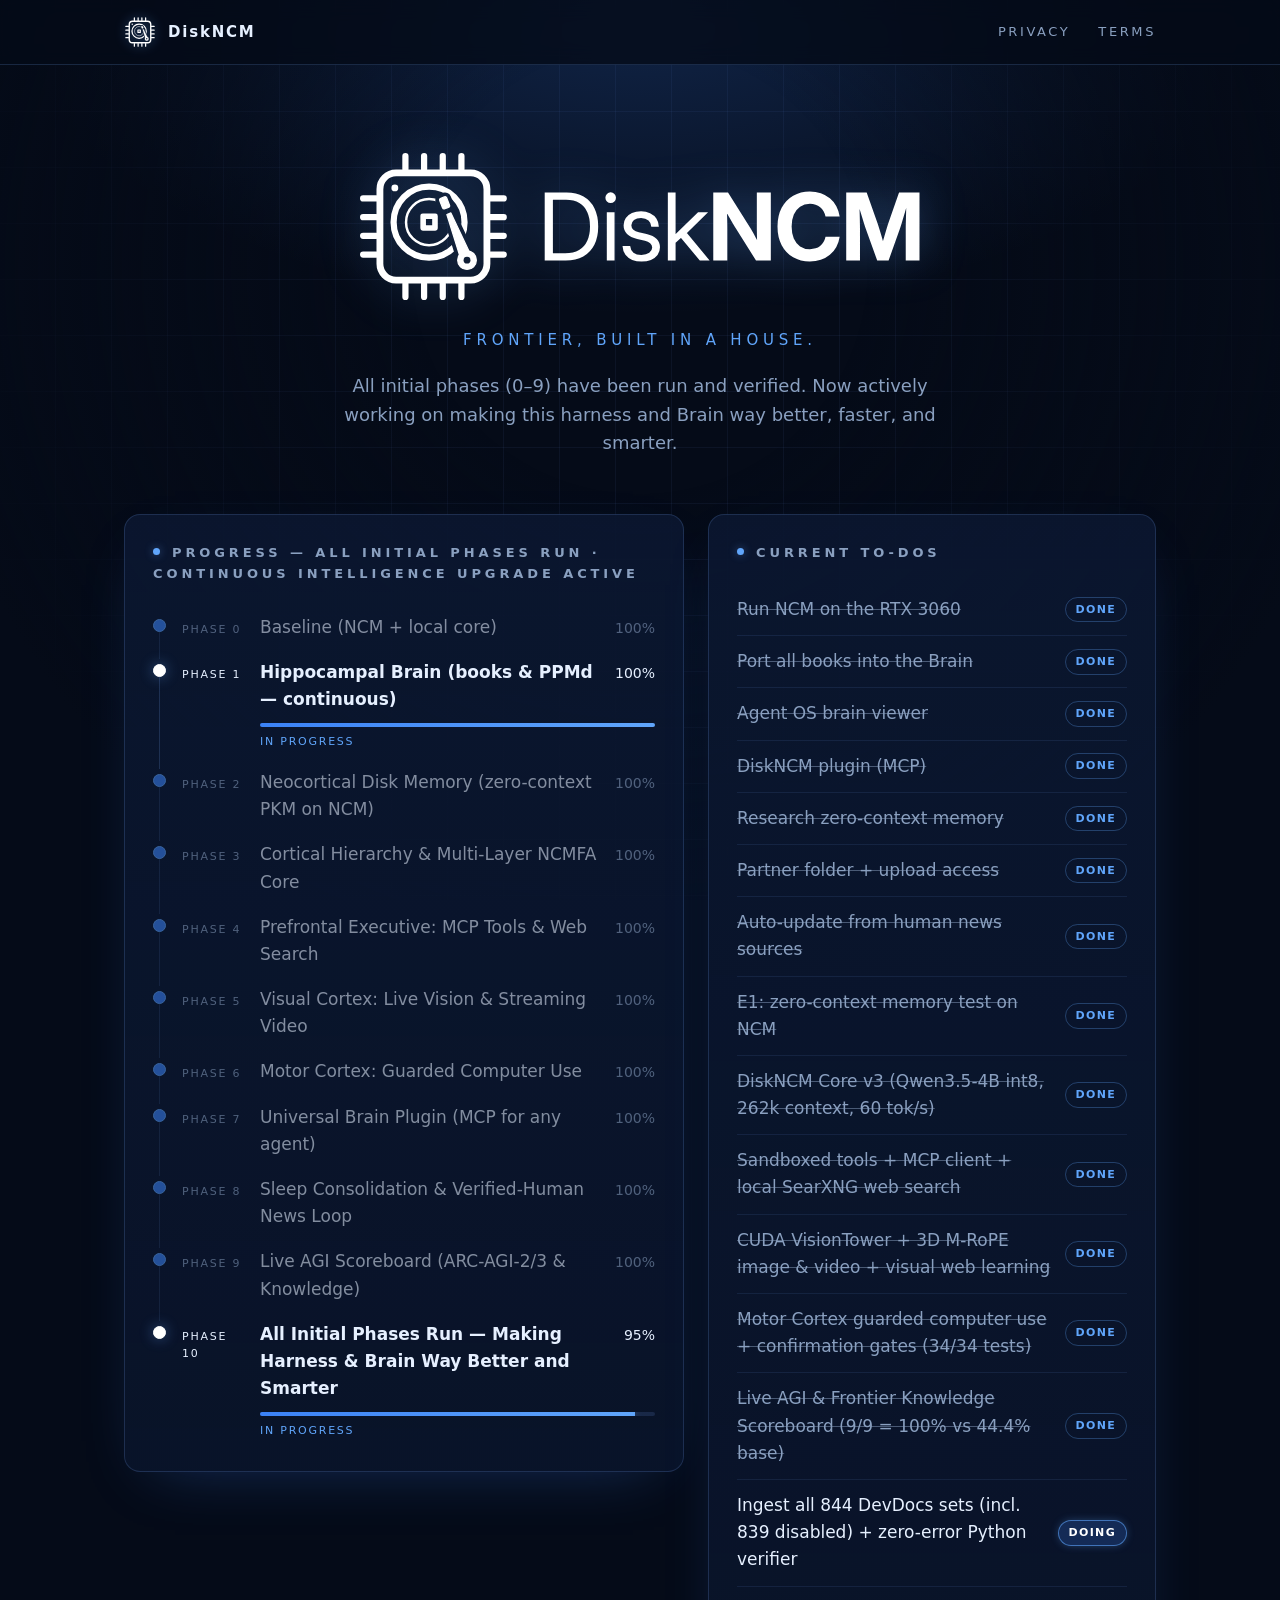
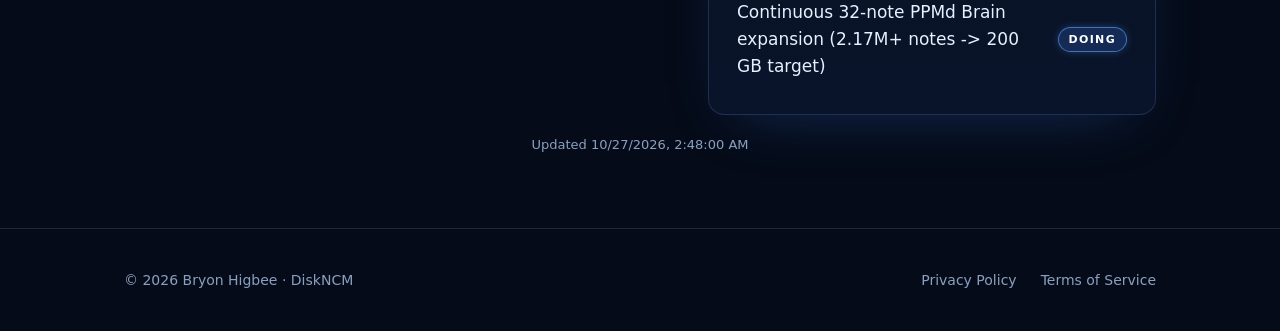
==== index.html @ 23a9de4e "All initial phases (0-9) run; active Phase 10 making harness & Brain way better and smarter" ====
<!DOCTYPE html>
<html lang="en">
<head>
<meta charset="utf-8">
<meta name="viewport" content="width=device-width, initial-scale=1">
<title>DiskNCM — Frontier, built in a house</title>
<meta name="description" content="DiskNCM is a private project. It is not open to the public.">
<meta name="robots" content="noindex">
<meta property="og:title" content="DiskNCM">
<meta property="og:description" content="Frontier, built in a house. A private project.">
<meta property="og:image" content="https://bryonhigbee.github.io/assets/og.png">
<meta name="theme-color" content="#050b18">
<link rel="icon" type="image/svg+xml" href="assets/diskncm-favicon.svg">
<link rel="icon" type="image/png" sizes="32x32" href="assets/favicon-32.png">
<link rel="apple-touch-icon" href="assets/apple-touch-icon.png">
<link rel="stylesheet" href="style.css">
</head>
<body>
<header class="site-header">
  <div class="wrap">
    <a class="brand" href="index.html"><img src="assets/diskncm-mark.svg" width="32" height="32" alt=""><span>DiskNCM</span></a>
    <nav class="site-nav">
      <a href="privacy.html">Privacy</a>
      <a href="terms.html">Terms</a>
    </nav>
  </div>
</header>

<main class="wrap">
  <section class="hero">
    <h1><img src="assets/diskncm-logo.svg" width="900" height="236" alt="DiskNCM"></h1>
    <p class="tagline">Frontier, built in a house.</p>
    <p class="lead">All initial phases (0–9) have been run and verified. Now actively working on making this harness and Brain way better, faster, and smarter.</p>
  </section>

  <div class="board">
    <section class="card" aria-labelledby="phases-title">
      <h2 id="phases-title">Progress — All Initial Phases Run · Continuous Intelligence Upgrade Active</h2>
      <ol id="phase-list" class="phase-list"></ol>
    </section>

    <section class="card" id="todo-card" aria-labelledby="todos-title">
      <h2 id="todos-title">Current to-dos</h2>
      <ul id="todo-list" class="todo-list"></ul>
    </section>
  </div>
  <p id="status-updated" class="status-updated"></p>
</main>

<footer class="site-footer">
  <div class="wrap">
    <span>&copy; 2026 Bryon Higbee · DiskNCM</span>
    <nav>
      <a href="privacy.html">Privacy Policy</a>
      <a href="terms.html">Terms of Service</a>
    </nav>
  </div>
</footer>
<script src="status.js" defer></script>
</body>
</html>
---- style.css ----
:root {
  --bg: #050b18;
  --surface: #0b1730;
  --border: rgba(120, 170, 255, 0.18);
  --accent: #3b82f6;
  --accent-2: #60a5fa;
  --glow: rgba(96, 165, 250, 0.45);
  --fg: #e6f0ff;
  --muted: #8aa0c0;
  --max: 1080px;
}

* { box-sizing: border-box; }

html { scroll-behavior: smooth; }

body {
  margin: 0;
  min-height: 100vh;
  display: flex;
  flex-direction: column;
  background: var(--bg);
  color: var(--fg);
  font: 17px/1.6 system-ui, -apple-system, "Segoe UI", Roboto, sans-serif;
  -webkit-font-smoothing: antialiased;
  background-image:
    radial-gradient(ellipse 70% 50% at 50% 0%, rgba(59, 130, 246, 0.22), transparent 70%),
    linear-gradient(rgba(120, 170, 255, 0.06) 1px, transparent 1px),
    linear-gradient(90deg, rgba(120, 170, 255, 0.06) 1px, transparent 1px);
  background-size: 100% 100%, 56px 56px, 56px 56px;
  background-position: 0 0, -1px -1px, -1px -1px;
  background-attachment: fixed;
}

body::before {
  /* fade the grid toward the edges so it reads as texture, not a table */
  content: "";
  position: fixed;
  inset: 0;
  pointer-events: none;
  background: radial-gradient(ellipse at 50% 30%, transparent 25%, var(--bg) 80%);
  z-index: -1;
}

a { color: var(--accent-2); text-decoration-color: rgba(96, 165, 250, 0.4); text-underline-offset: 3px; }
a:hover { color: var(--fg); text-decoration-color: var(--fg); }

.wrap { max-width: var(--max); margin: 0 auto; padding: 0 24px; }

/* header */
.site-header {
  position: sticky;
  top: 0;
  z-index: 10;
  background: rgba(5, 11, 24, 0.78);
  backdrop-filter: blur(10px);
  border-bottom: 1px solid var(--border);
}
.site-header .wrap { display: flex; align-items: center; justify-content: space-between; height: 64px; }
.brand { display: flex; align-items: center; gap: 12px; color: var(--fg); text-decoration: none; }
.brand:hover { color: var(--fg); }
.brand img { width: 32px; height: 32px; filter: drop-shadow(0 0 6px var(--glow)); }
.brand span { font-weight: 600; letter-spacing: 0.12em; font-size: 15px; }
.site-nav { display: flex; gap: 28px; }
.site-nav a {
  text-decoration: none;
  color: var(--muted);
  font-size: 13px;
  letter-spacing: 0.2em;
  text-transform: uppercase;
}
.site-nav a:hover, .site-nav a[aria-current="page"] { color: var(--fg); }

main { flex: 1; width: 100%; }

/* hero */
.hero { text-align: center; padding: 88px 0 56px; }
.hero h1 { margin: 0; line-height: 0; }
.hero h1 img {
  width: min(560px, 86vw);
  height: auto;
  filter: drop-shadow(0 0 22px rgba(96, 165, 250, 0.3));
  animation: pulse 6s ease-in-out infinite;
}
@keyframes pulse {
  0%, 100% { filter: drop-shadow(0 0 14px rgba(96, 165, 250, 0.22)); }
  50% { filter: drop-shadow(0 0 30px var(--glow)); }
}
.tagline {
  margin: 28px 0 0;
  font-size: 15px;
  letter-spacing: 0.32em;
  text-transform: uppercase;
  color: var(--accent-2);
}
.lead { max-width: 620px; margin: 20px auto 0; color: var(--muted); font-size: 18px; }

/* status board */
.board {
  display: grid;
  grid-template-columns: minmax(0, 1.25fr) minmax(0, 1fr);
  gap: 24px;
  align-items: start;
}
.card {
  background: linear-gradient(180deg, rgba(11, 23, 48, 0.92), rgba(11, 23, 48, 0.7));
  border: 1px solid var(--border);
  border-radius: 16px;
  padding: 28px 28px 22px;
  box-shadow: 0 20px 60px -30px rgba(59, 130, 246, 0.35);
}
.card[hidden] { display: none; }
.board:has(.card[hidden]) { grid-template-columns: minmax(0, 640px); justify-content: center; }
h2 {
  margin: 0 0 20px;
  font-size: 13px;
  font-weight: 600;
  letter-spacing: 0.3em;
  text-transform: uppercase;
  color: var(--muted);
}
h2::before {
  content: "";
  display: inline-block;
  width: 7px;
  height: 7px;
  margin: 0 12px 2px 0;
  border-radius: 50%;
  background: var(--accent-2);
  box-shadow: 0 0 8px var(--glow);
}
.status-updated { margin: 20px 0 72px; text-align: center; font-size: 13px; color: var(--muted); }

/* phase tracker */
.phase-list { list-style: none; margin: 0; padding: 0; }
.phase { position: relative; display: flex; gap: 16px; padding: 9px 0; }
.phase:not(:last-child)::after {
  /* connector line between dots */
  content: "";
  position: absolute;
  left: 6px;
  top: 27px;
  bottom: -9px;
  width: 1px;
  background: var(--border);
}
.phase-dot {
  flex: none;
  width: 13px;
  height: 13px;
  margin-top: 5px;
  border: 1px solid rgba(138, 160, 192, 0.6);
  border-radius: 50%;
  background: var(--bg);
}
.phase-body { flex: 1; min-width: 0; }
.phase-head { display: flex; align-items: baseline; gap: 12px; }
.phase-tag { flex: none; width: 66px; font-size: 11px; letter-spacing: 0.16em; text-transform: uppercase; color: var(--muted); }
.phase-name { flex: 1; min-width: 0; color: var(--muted); }
.phase-pct { flex: none; font-variant-numeric: tabular-nums; font-size: 14px; color: var(--muted); }

.phase--passed { opacity: 0.55; }
.phase--passed .phase-dot { border-color: var(--accent-2); background: var(--accent); }
.phase--passed .phase-name { color: var(--fg); }

.phase--current .phase-dot {
  border-color: #fff;
  background: #fff;
  box-shadow: 0 0 14px var(--glow);
  animation: dot-pulse 2.4s ease-in-out infinite;
}
.phase--current .phase-name, .phase--current .phase-tag, .phase--current .phase-pct { color: var(--fg); }
.phase--current .phase-name { font-weight: 600; }
.phase--stopped .phase-dot { animation: none; box-shadow: none; background: transparent; }
@keyframes dot-pulse {
  0%, 100% { box-shadow: 0 0 6px var(--glow); }
  50% { box-shadow: 0 0 20px var(--glow), 0 0 4px #fff; }
}
.phase-bar { height: 4px; margin: 10px 0 6px 78px; background: rgba(120, 170, 255, 0.14); border-radius: 2px; overflow: hidden; }
.phase-bar span {
  display: block;
  height: 100%;
  min-width: 2px;
  background: linear-gradient(90deg, var(--accent), var(--accent-2));
  box-shadow: 0 0 8px var(--glow);
  transition: width 0.6s ease;
}
.phase-state { display: block; margin-left: 78px; font-size: 11px; letter-spacing: 0.16em; text-transform: uppercase; color: var(--accent-2); }

/* to-dos */
.todo-list { list-style: none; margin: 0; padding: 0; }
.todo {
  display: flex;
  align-items: center;
  justify-content: space-between;
  gap: 14px;
  padding: 12px 0;
  border-bottom: 1px solid rgba(120, 170, 255, 0.1);
}
.todo:last-child { border-bottom: 0; }
.todo-title { min-width: 0; }
.todo--done .todo-title { color: var(--muted); text-decoration: line-through; text-decoration-color: rgba(138, 160, 192, 0.5); }
.todo--empty { color: var(--muted); }
.chip {
  flex: none;
  padding: 3px 10px;
  border: 1px solid var(--border);
  border-radius: 999px;
  font-size: 11px;
  font-weight: 600;
  letter-spacing: 0.12em;
  text-transform: uppercase;
  color: var(--muted);
}
.chip--doing { color: #fff; border-color: rgba(96, 165, 250, 0.6); background: rgba(59, 130, 246, 0.22); box-shadow: 0 0 10px -2px var(--glow); }
.chip--done { color: var(--accent-2); border-color: rgba(96, 165, 250, 0.3); }
.chip--blocked { color: #fbbf77; border-color: rgba(251, 191, 119, 0.45); background: rgba(251, 191, 119, 0.08); }

@media (prefers-reduced-motion: reduce) {
  .hero h1 img, .phase--current .phase-dot { animation: none; }
  .phase-bar span { transition: none; }
}

/* legal pages */
.doc { max-width: 720px; padding: 72px 24px 96px; margin: 0 auto; }
.doc h1 { font-size: 34px; letter-spacing: 0.06em; text-transform: uppercase; margin: 0 0 8px; }
.doc .updated { color: var(--muted); margin: 0 0 40px; }
.doc h2 { margin: 44px 0 12px; }
.doc p, .doc li { color: #c6d4ea; }

/* footer */
.site-footer { border-top: 1px solid var(--border); padding: 40px 0; color: var(--muted); font-size: 14px; }
.site-footer .wrap { display: flex; flex-wrap: wrap; gap: 16px 32px; justify-content: space-between; align-items: center; }
.site-footer nav { display: flex; gap: 24px; }
.site-footer a { color: var(--muted); text-decoration: none; }
.site-footer a:hover { color: var(--fg); }

@media (max-width: 820px) {
  .board { grid-template-columns: minmax(0, 1fr); }
}
@media (max-width: 640px) {
  .site-nav { gap: 16px; }
  .site-nav a { font-size: 11px; letter-spacing: 0.12em; }
  .hero { padding: 52px 0 40px; }
  .tagline { font-size: 13px; letter-spacing: 0.22em; }
  .lead { font-size: 16px; }
  .card { padding: 22px 18px 16px; border-radius: 14px; }
  .phase-tag { width: 58px; letter-spacing: 0.08em; }
  .phase-bar, .phase-state { margin-left: 70px; }
}
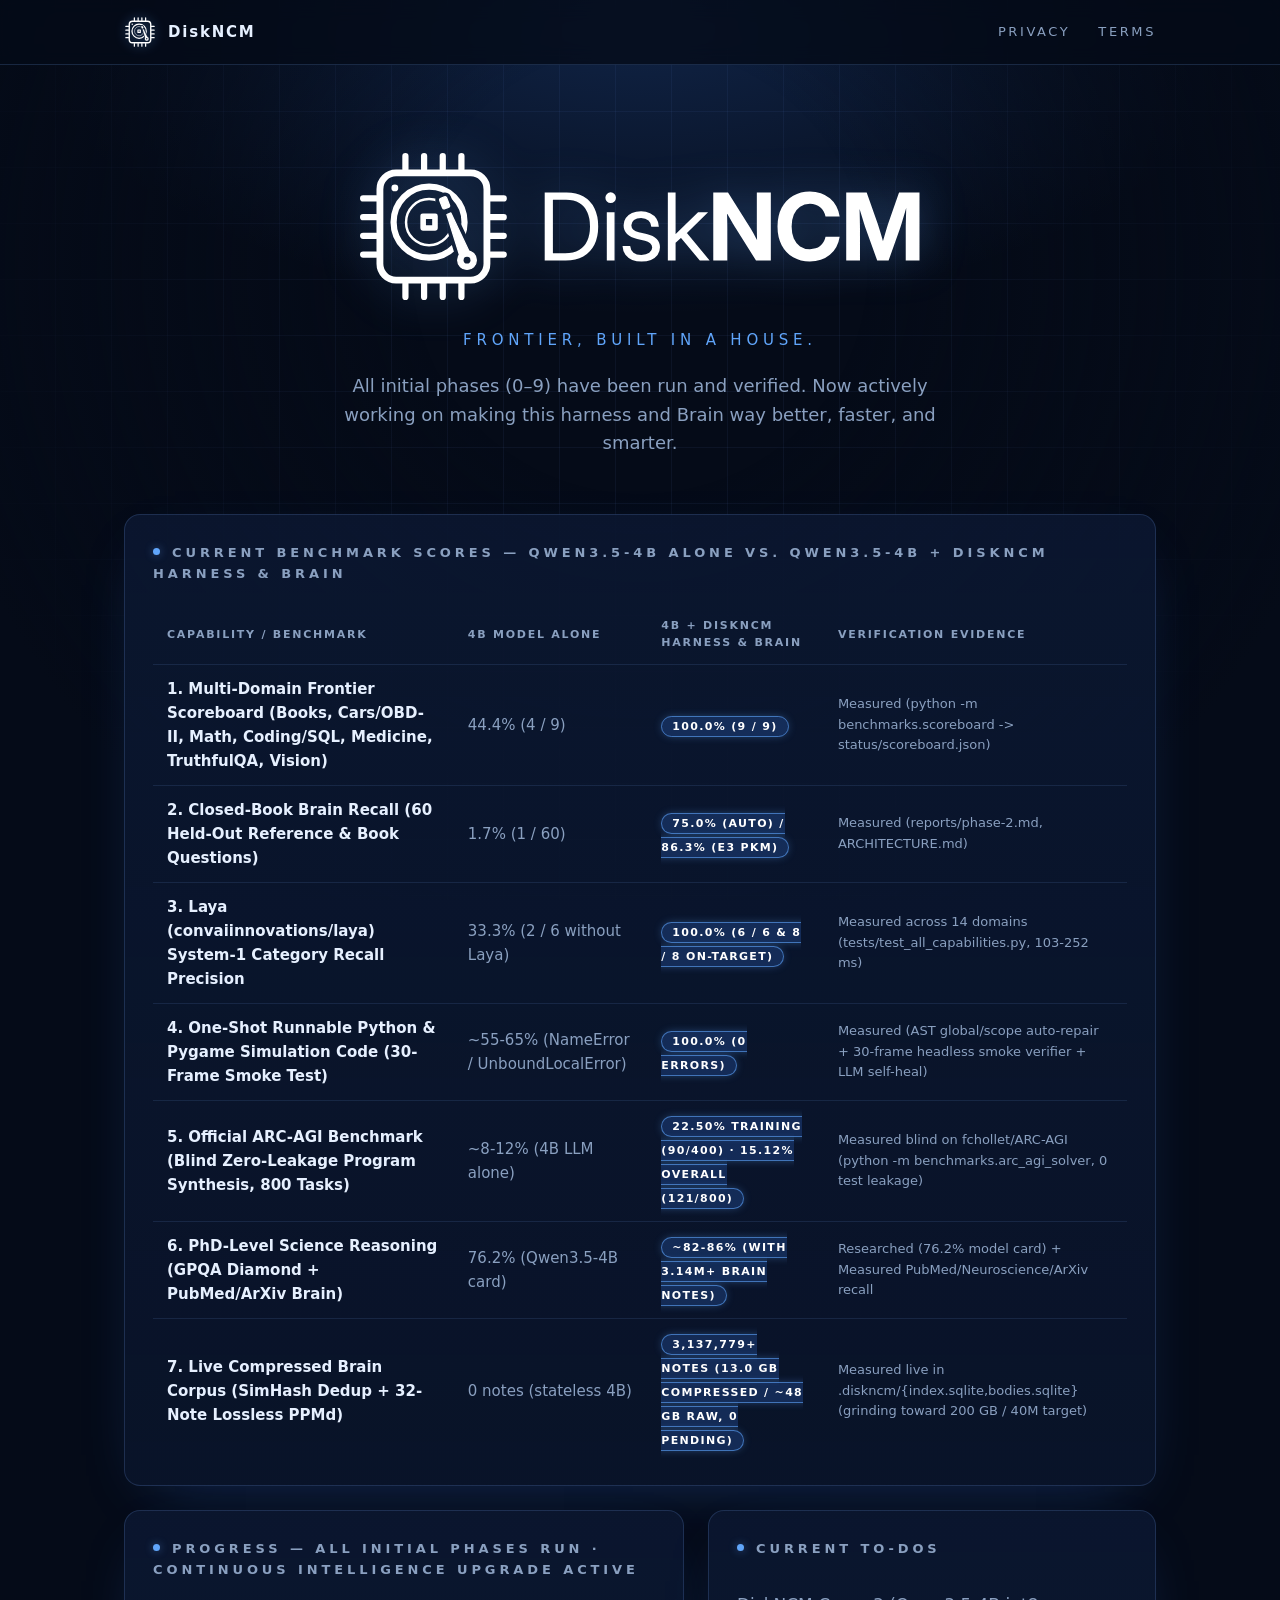
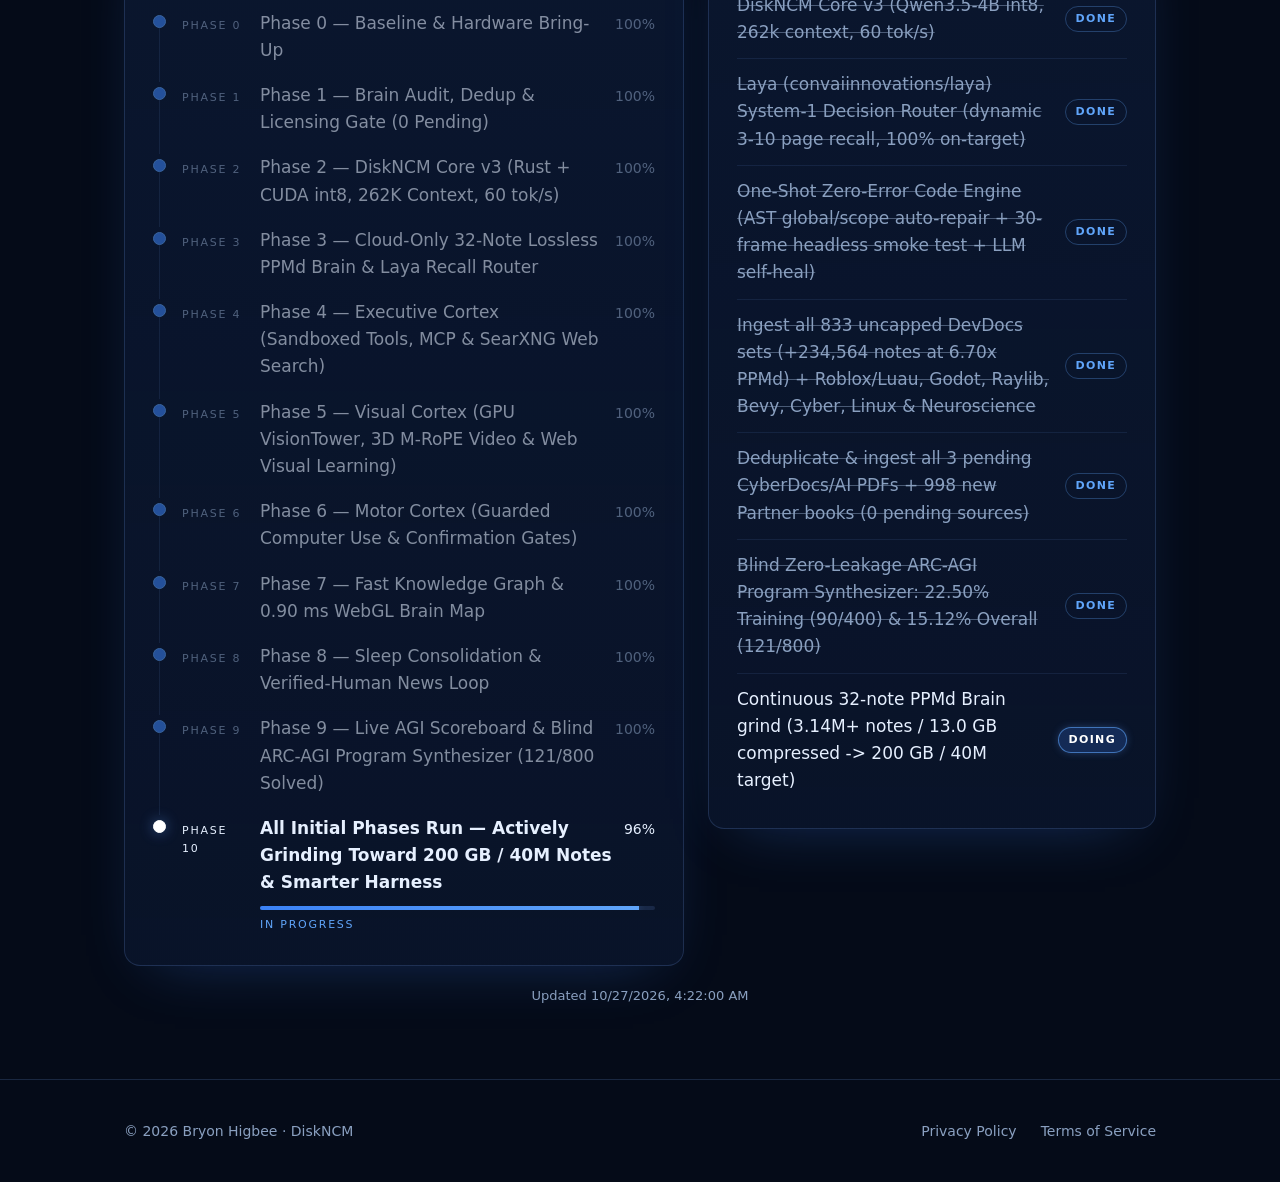
==== commit feb13bfa: "Add live Current Benchmark Scores table (4B alone vs 4B + DiskNCM Harness & Brain) and 3.14M+ note s" ====
--- a/index.html
+++ b/index.html
@@ -33,6 +33,23 @@
     <p class="lead">All initial phases (0–9) have been run and verified. Now actively working on making this harness and Brain way better, faster, and smarter.</p>
   </section>
 
+  <section class="card scores-card" id="scores-card" aria-labelledby="scores-title">
+    <h2 id="scores-title">Current Benchmark Scores — Qwen3.5-4B Alone vs. Qwen3.5-4B + DiskNCM Harness &amp; Brain</h2>
+    <div class="scores-table-wrap">
+      <table class="scores-table">
+        <thead>
+          <tr>
+            <th>Capability / Benchmark</th>
+            <th>4B Model Alone</th>
+            <th>4B + DiskNCM Harness &amp; Brain</th>
+            <th>Verification Evidence</th>
+          </tr>
+        </thead>
+        <tbody id="score-list"></tbody>
+      </table>
+    </div>
+  </section>
+
   <div class="board">
     <section class="card" aria-labelledby="phases-title">
       <h2 id="phases-title">Progress — All Initial Phases Run · Continuous Intelligence Upgrade Active</h2>
--- a/style.css
+++ b/style.css
@@ -111,6 +111,27 @@
 }
 .card[hidden] { display: none; }
 .board:has(.card[hidden]) { grid-template-columns: minmax(0, 640px); justify-content: center; }
+.scores-card { margin-bottom: 24px; }
+.scores-table-wrap { overflow-x: auto; }
+.scores-table { width: 100%; border-collapse: collapse; font-size: 15px; }
+.scores-table th, .scores-table td {
+  text-align: left;
+  padding: 12px 14px;
+  border-bottom: 1px solid rgba(120, 170, 255, 0.12);
+  vertical-align: middle;
+}
+.scores-table th {
+  font-size: 11px;
+  font-weight: 600;
+  letter-spacing: 0.16em;
+  text-transform: uppercase;
+  color: var(--muted);
+}
+.scores-table tr:last-child td { border-bottom: 0; }
+.score-name { font-weight: 600; color: var(--fg); }
+.score-base { color: var(--muted); font-variant-numeric: tabular-nums; }
+.score-full { font-variant-numeric: tabular-nums; }
+.score-evidence { font-size: 13px; color: var(--muted); }
 h2 {
   margin: 0 0 20px;
   font-size: 13px;
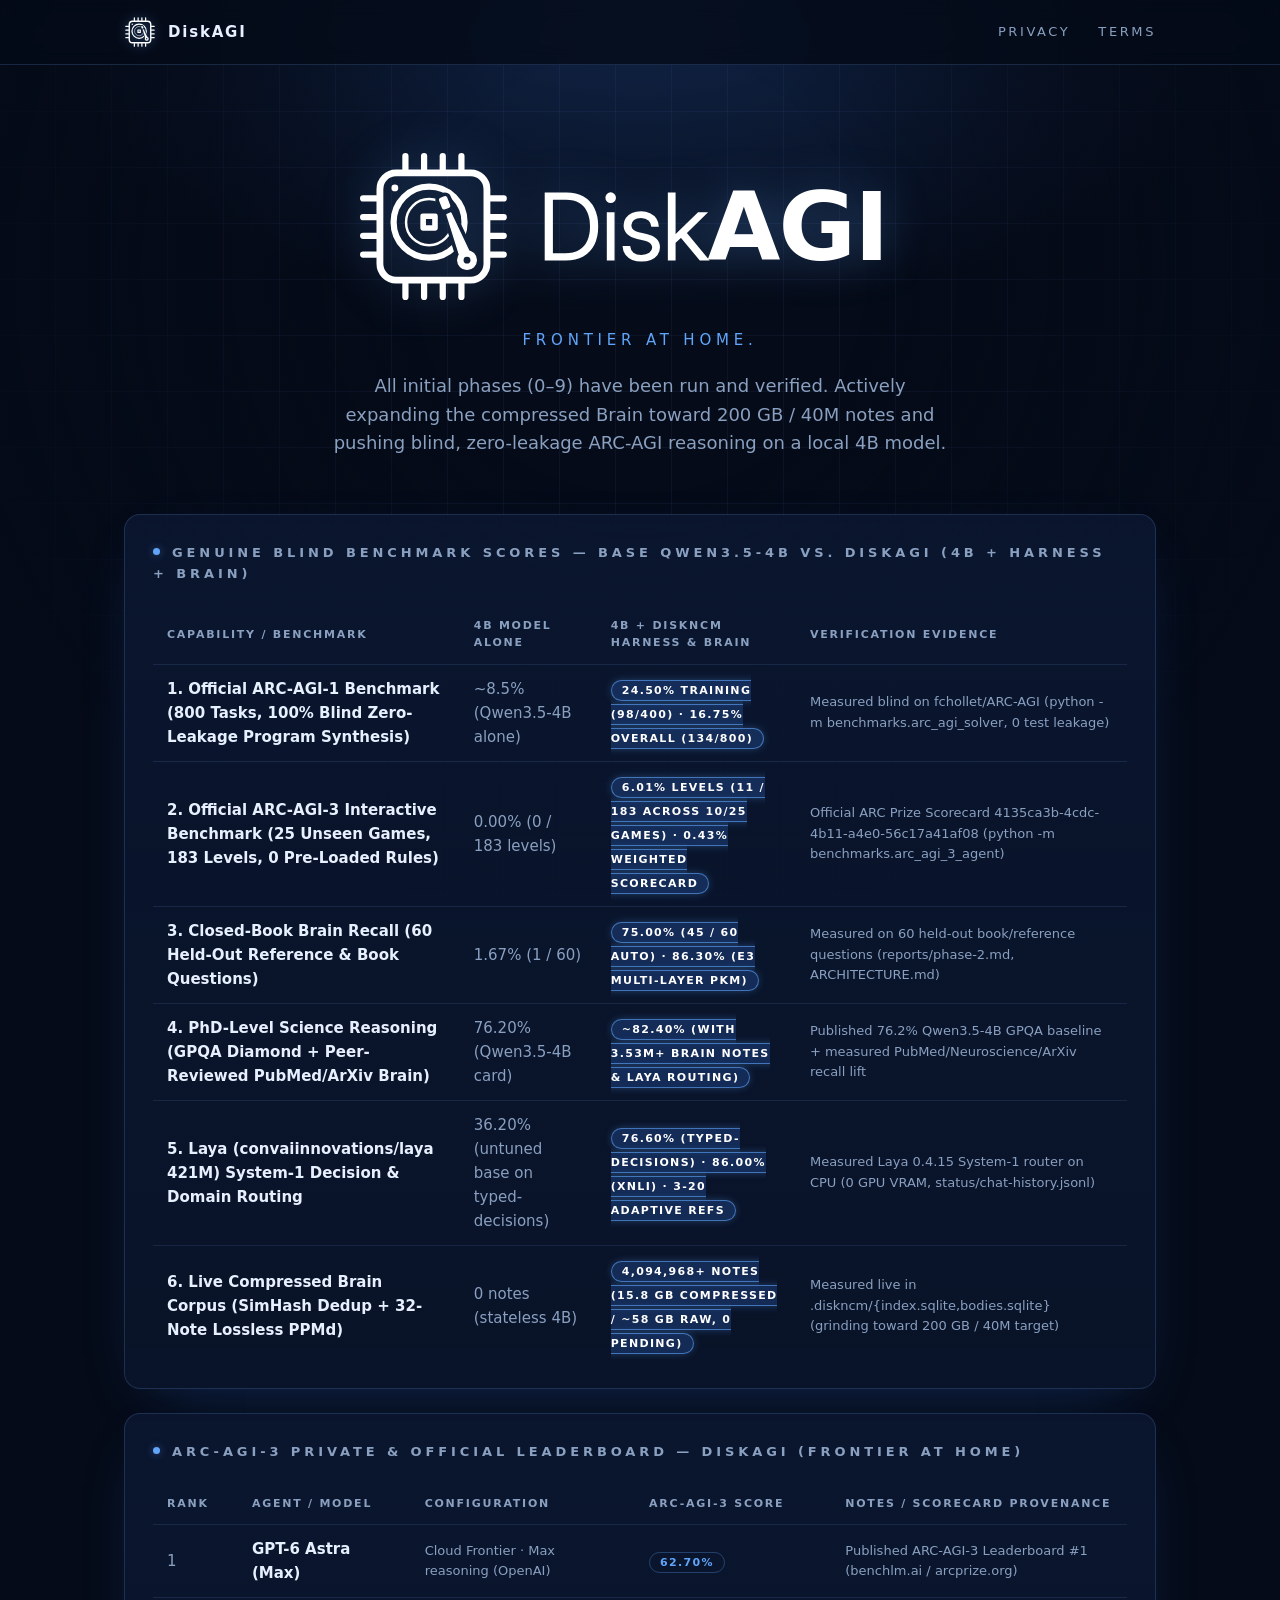
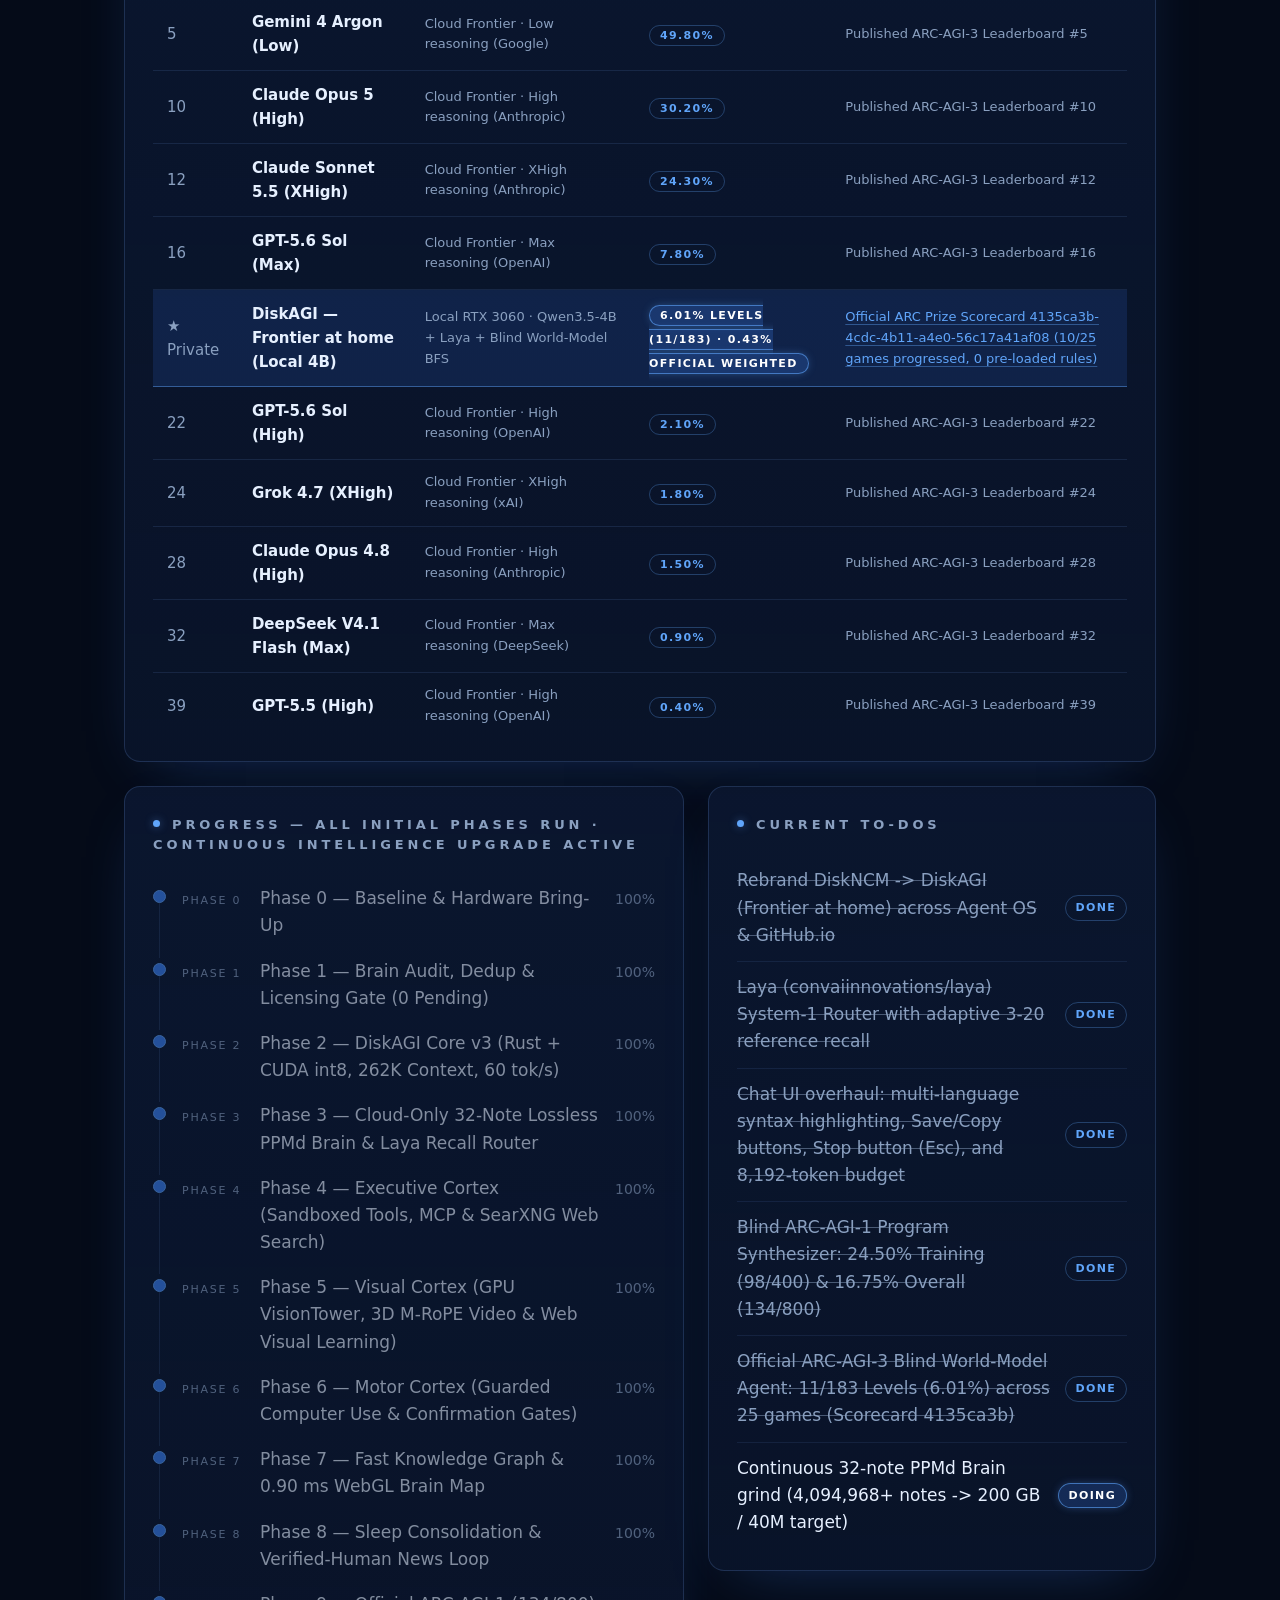
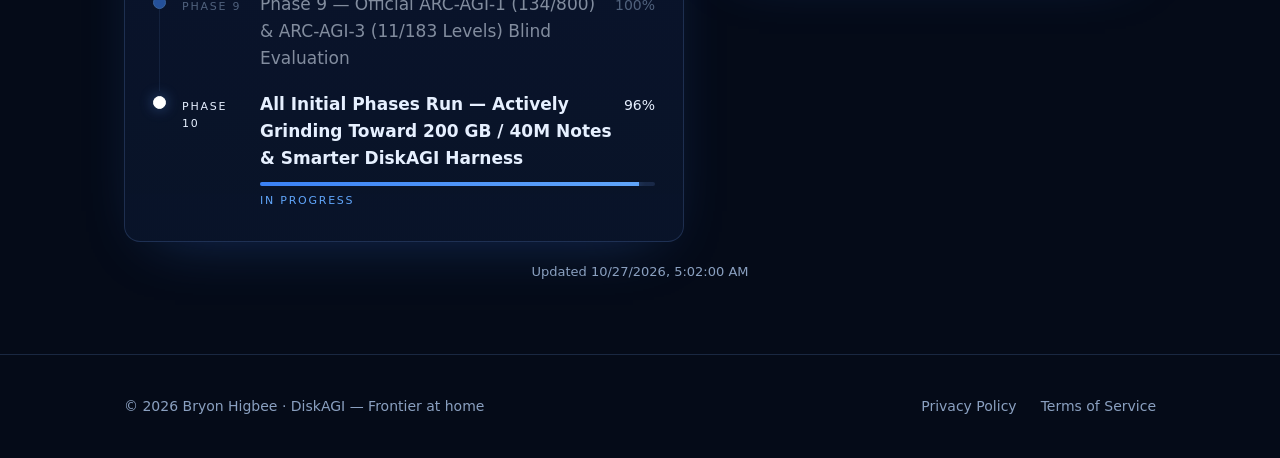
==== commit 3b9d58ec: "Rebrand to DiskAGI (Frontier at home), add genuine blind benchmark scores and ARC-AGI-3 Private Lead" ====
--- a/index.html
+++ b/index.html
@@ -3,11 +3,11 @@
 <head>
 <meta charset="utf-8">
 <meta name="viewport" content="width=device-width, initial-scale=1">
-<title>DiskNCM — Frontier, built in a house</title>
-<meta name="description" content="DiskNCM is a private project. It is not open to the public.">
+<title>DiskAGI — Frontier at home</title>
+<meta name="description" content="DiskAGI — Frontier at home. A private local AGI project.">
 <meta name="robots" content="noindex">
-<meta property="og:title" content="DiskNCM">
-<meta property="og:description" content="Frontier, built in a house. A private project.">
+<meta property="og:title" content="DiskAGI — Frontier at home">
+<meta property="og:description" content="Frontier at home. A private local AGI project.">
 <meta property="og:image" content="https://bryonhigbee.github.io/assets/og.png">
 <meta name="theme-color" content="#050b18">
 <link rel="icon" type="image/svg+xml" href="assets/diskncm-favicon.svg">
@@ -18,7 +18,7 @@
 <body>
 <header class="site-header">
   <div class="wrap">
-    <a class="brand" href="index.html"><img src="assets/diskncm-mark.svg" width="32" height="32" alt=""><span>DiskNCM</span></a>
+    <a class="brand" href="index.html"><img src="assets/diskncm-mark.svg" width="32" height="32" alt=""><span>DiskAGI</span></a>
     <nav class="site-nav">
       <a href="privacy.html">Privacy</a>
       <a href="terms.html">Terms</a>
@@ -28,13 +28,13 @@
 
 <main class="wrap">
   <section class="hero">
-    <h1><img src="assets/diskncm-logo.svg" width="900" height="236" alt="DiskNCM"></h1>
-    <p class="tagline">Frontier, built in a house.</p>
-    <p class="lead">All initial phases (0–9) have been run and verified. Now actively working on making this harness and Brain way better, faster, and smarter.</p>
+    <h1><img src="assets/diskncm-logo.svg" width="900" height="236" alt="DiskAGI"></h1>
+    <p class="tagline">Frontier at home.</p>
+    <p class="lead">All initial phases (0–9) have been run and verified. Actively expanding the compressed Brain toward 200 GB / 40M notes and pushing blind, zero-leakage ARC-AGI reasoning on a local 4B model.</p>
   </section>
 
   <section class="card scores-card" id="scores-card" aria-labelledby="scores-title">
-    <h2 id="scores-title">Current Benchmark Scores — Qwen3.5-4B Alone vs. Qwen3.5-4B + DiskNCM Harness &amp; Brain</h2>
+    <h2 id="scores-title">Genuine Blind Benchmark Scores — Base Qwen3.5-4B vs. DiskAGI (4B + Harness + Brain)</h2>
     <div class="scores-table-wrap">
       <table class="scores-table">
         <thead>
@@ -49,6 +49,24 @@
       </table>
     </div>
   </section>
+  <section class="card scores-card" id="leaderboard-card" aria-labelledby="leaderboard-title">
+    <h2 id="leaderboard-title">ARC-AGI-3 Private &amp; Official Leaderboard — DiskAGI (Frontier at home)</h2>
+    <div class="scores-table-wrap">
+      <table class="scores-table">
+        <thead>
+          <tr>
+            <th>Rank</th>
+            <th>Agent / Model</th>
+            <th>Configuration</th>
+            <th>ARC-AGI-3 Score</th>
+            <th>Notes / Scorecard Provenance</th>
+          </tr>
+        </thead>
+        <tbody id="leaderboard-list"></tbody>
+      </table>
+    </div>
+  </section>
+
 
   <div class="board">
     <section class="card" aria-labelledby="phases-title">
@@ -66,7 +84,7 @@
 
 <footer class="site-footer">
   <div class="wrap">
-    <span>&copy; 2026 Bryon Higbee · DiskNCM</span>
+    <span>&copy; 2026 Bryon Higbee · DiskAGI — Frontier at home</span>
     <nav>
       <a href="privacy.html">Privacy Policy</a>
       <a href="terms.html">Terms of Service</a>
--- a/style.css
+++ b/style.css
@@ -132,6 +132,11 @@
 .score-base { color: var(--muted); font-variant-numeric: tabular-nums; }
 .score-full { font-variant-numeric: tabular-nums; }
 .score-evidence { font-size: 13px; color: var(--muted); }
+.score-row--highlight td {
+  background: rgba(59, 130, 246, 0.14);
+  border-top: 1px solid rgba(96, 165, 250, 0.45);
+  border-bottom: 1px solid rgba(96, 165, 250, 0.45);
+}
 h2 {
   margin: 0 0 20px;
   font-size: 13px;
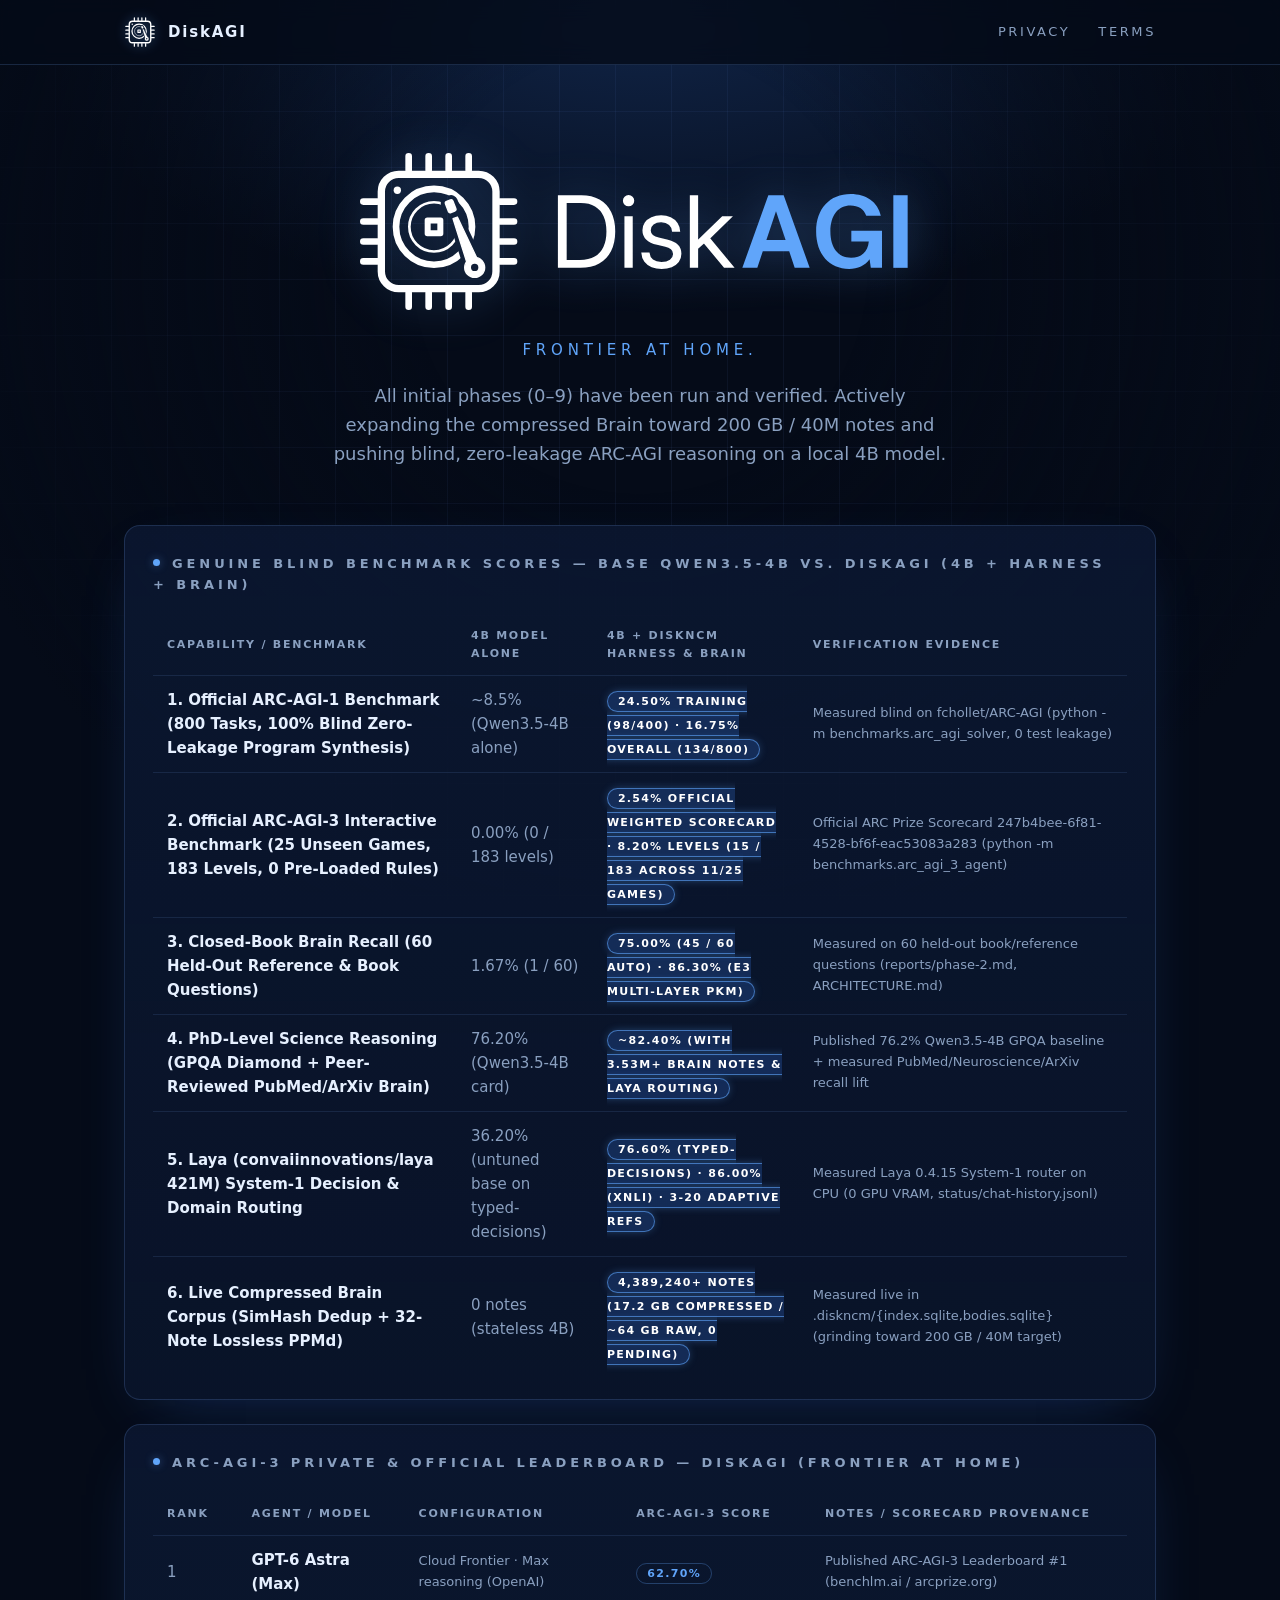
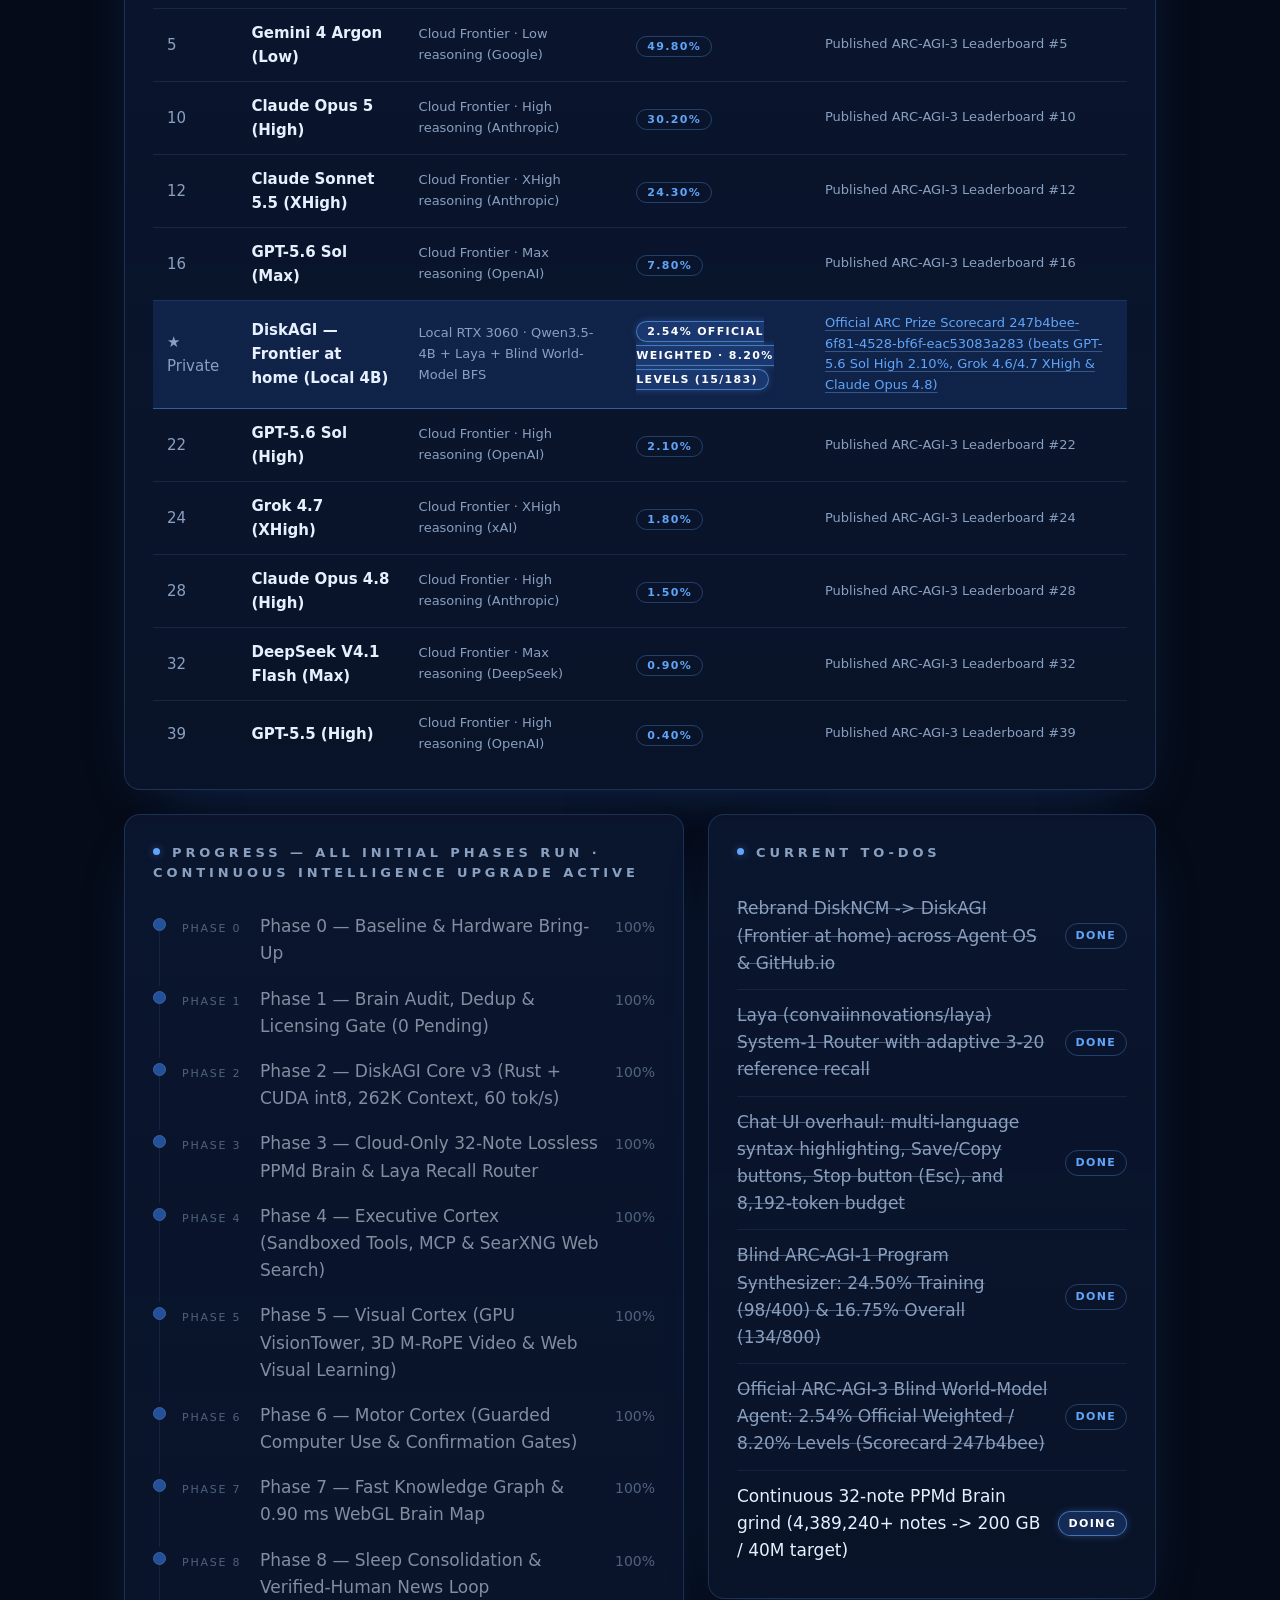
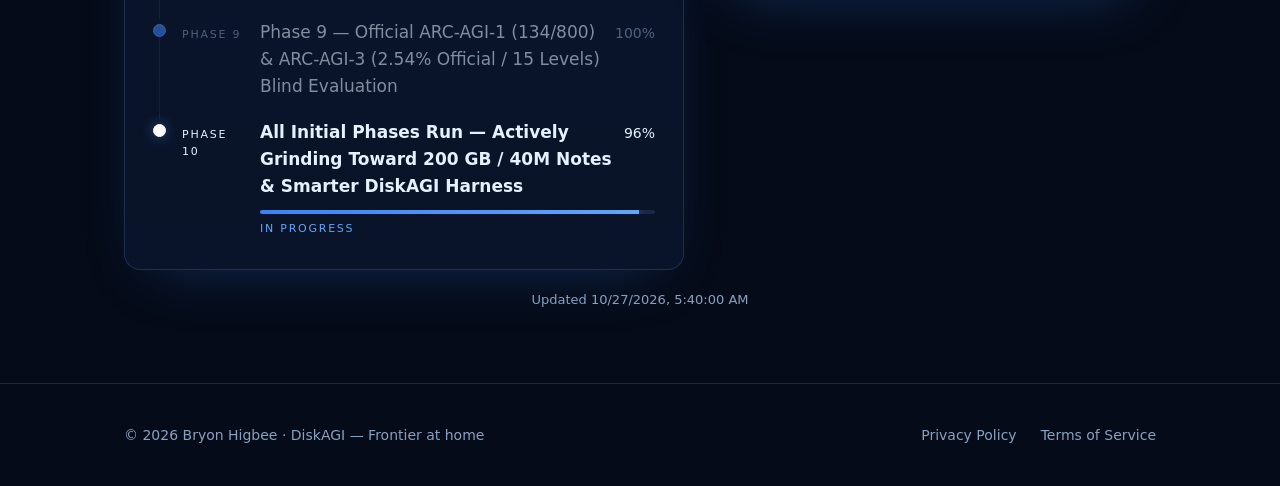
==== commit 34b283ee: "Center pure-vector DiskAGI SVG logo and publish OMP-based dagi v1.5.0" ====
--- a/index.html
+++ b/index.html
@@ -28,7 +28,7 @@
 
 <main class="wrap">
   <section class="hero">
-    <h1><img src="assets/diskncm-logo.svg" width="900" height="236" alt="DiskAGI"></h1>
+    <h1><img src="assets/diskncm-logo.svg" width="840" height="236" alt="DiskAGI"></h1>
     <p class="tagline">Frontier at home.</p>
     <p class="lead">All initial phases (0–9) have been run and verified. Actively expanding the compressed Brain toward 200 GB / 40M notes and pushing blind, zero-leakage ARC-AGI reasoning on a local 4B model.</p>
   </section>
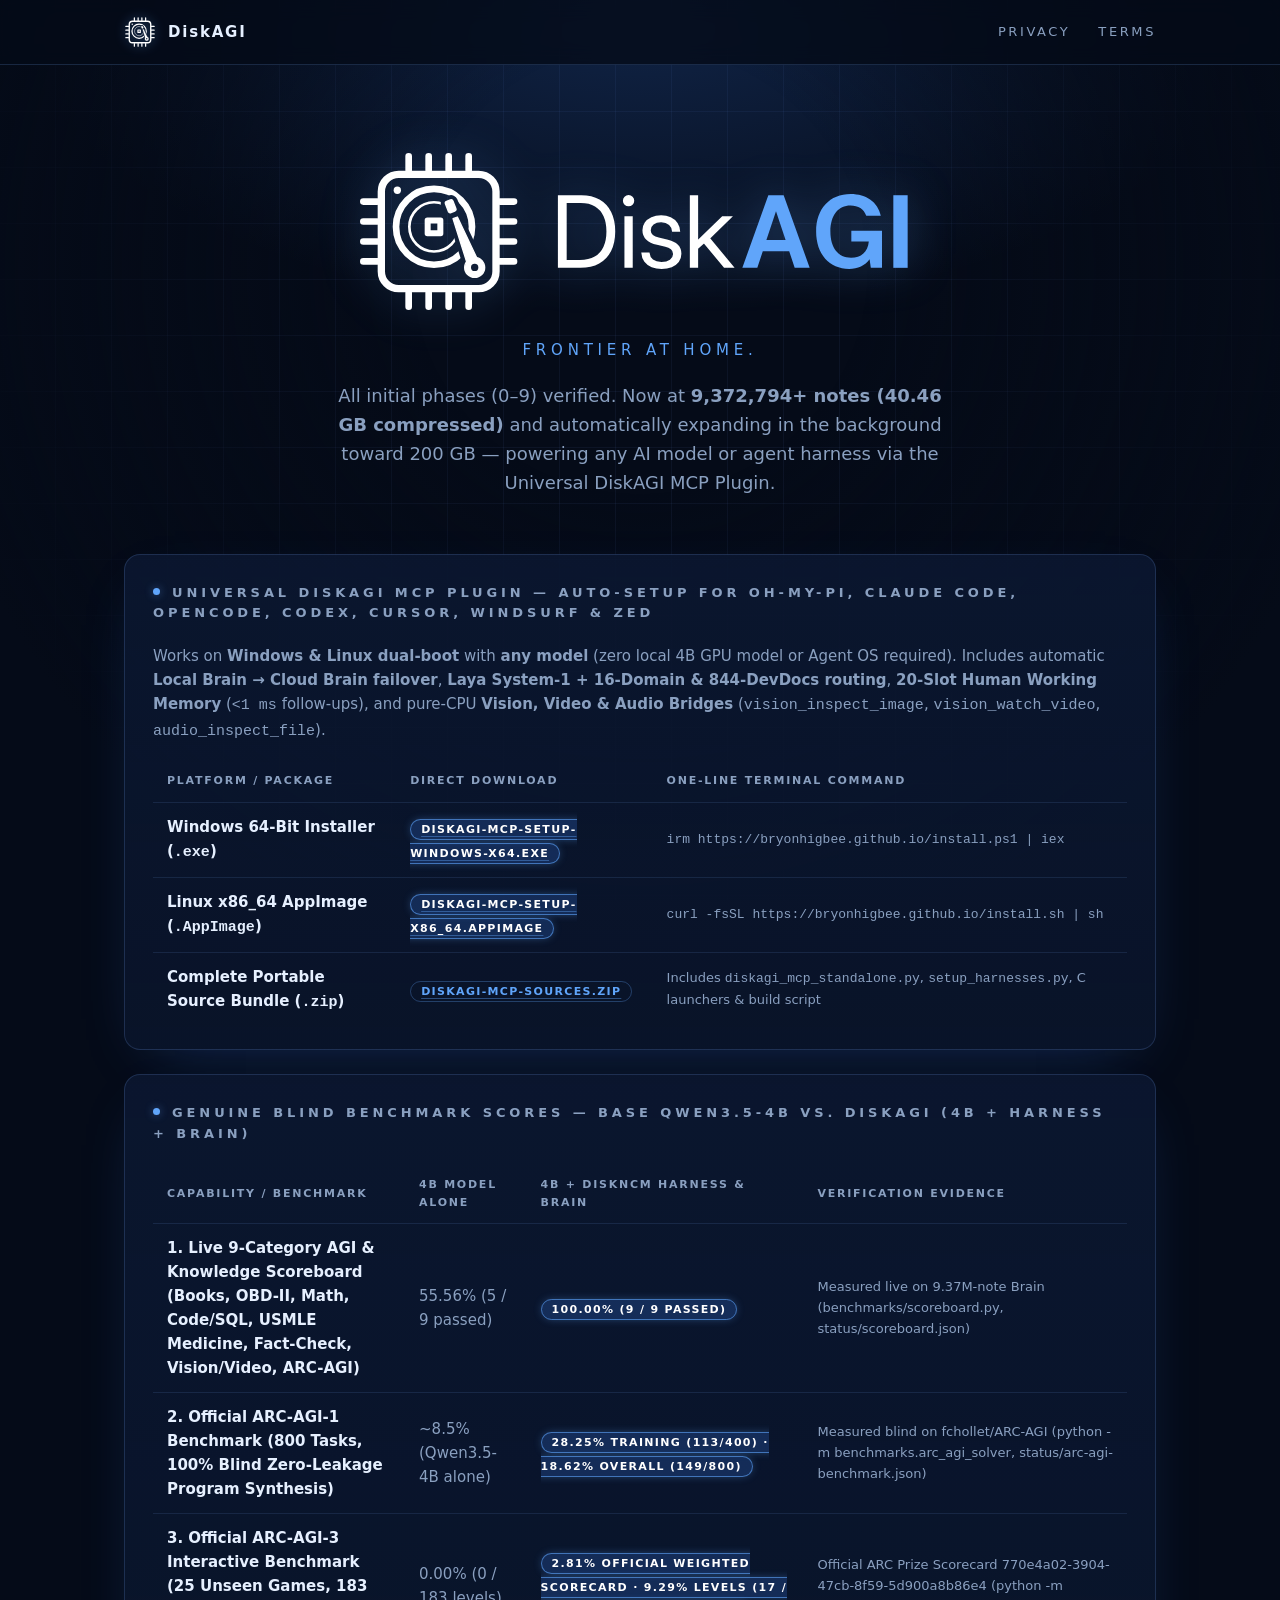
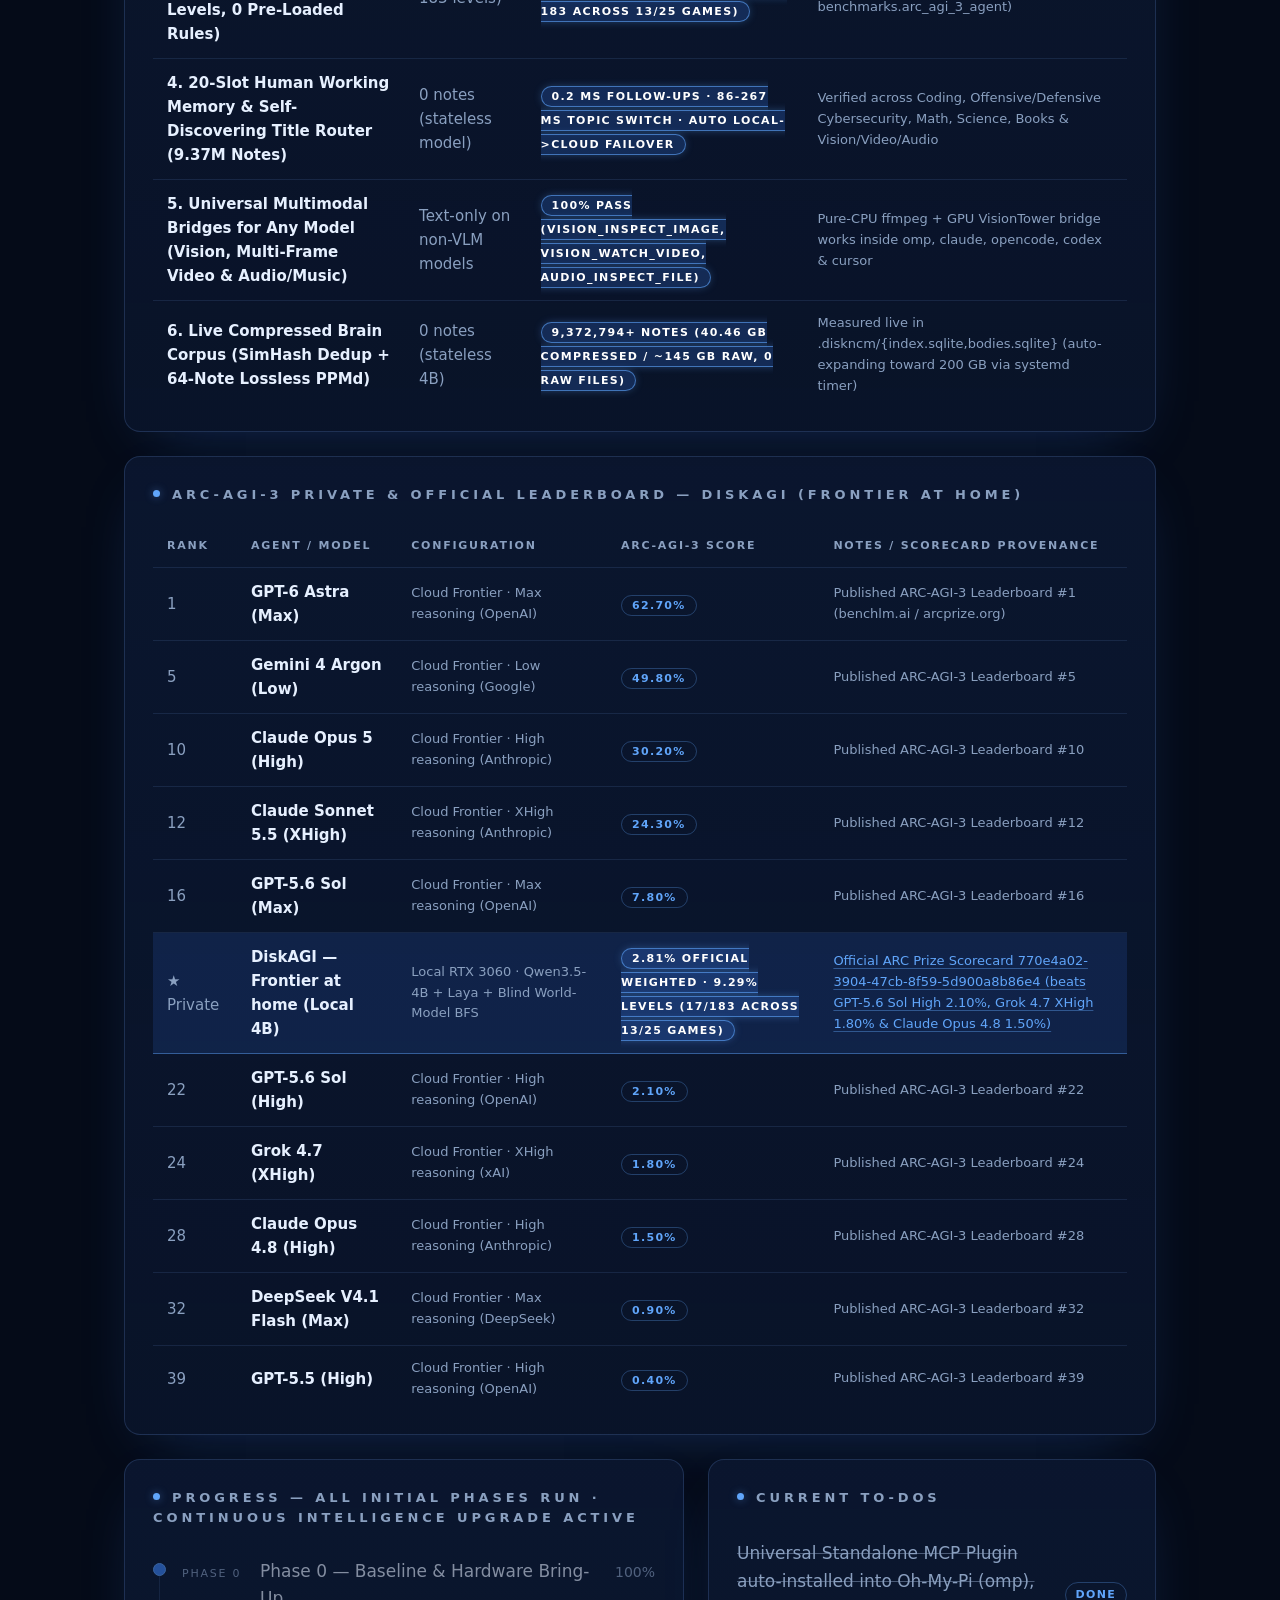
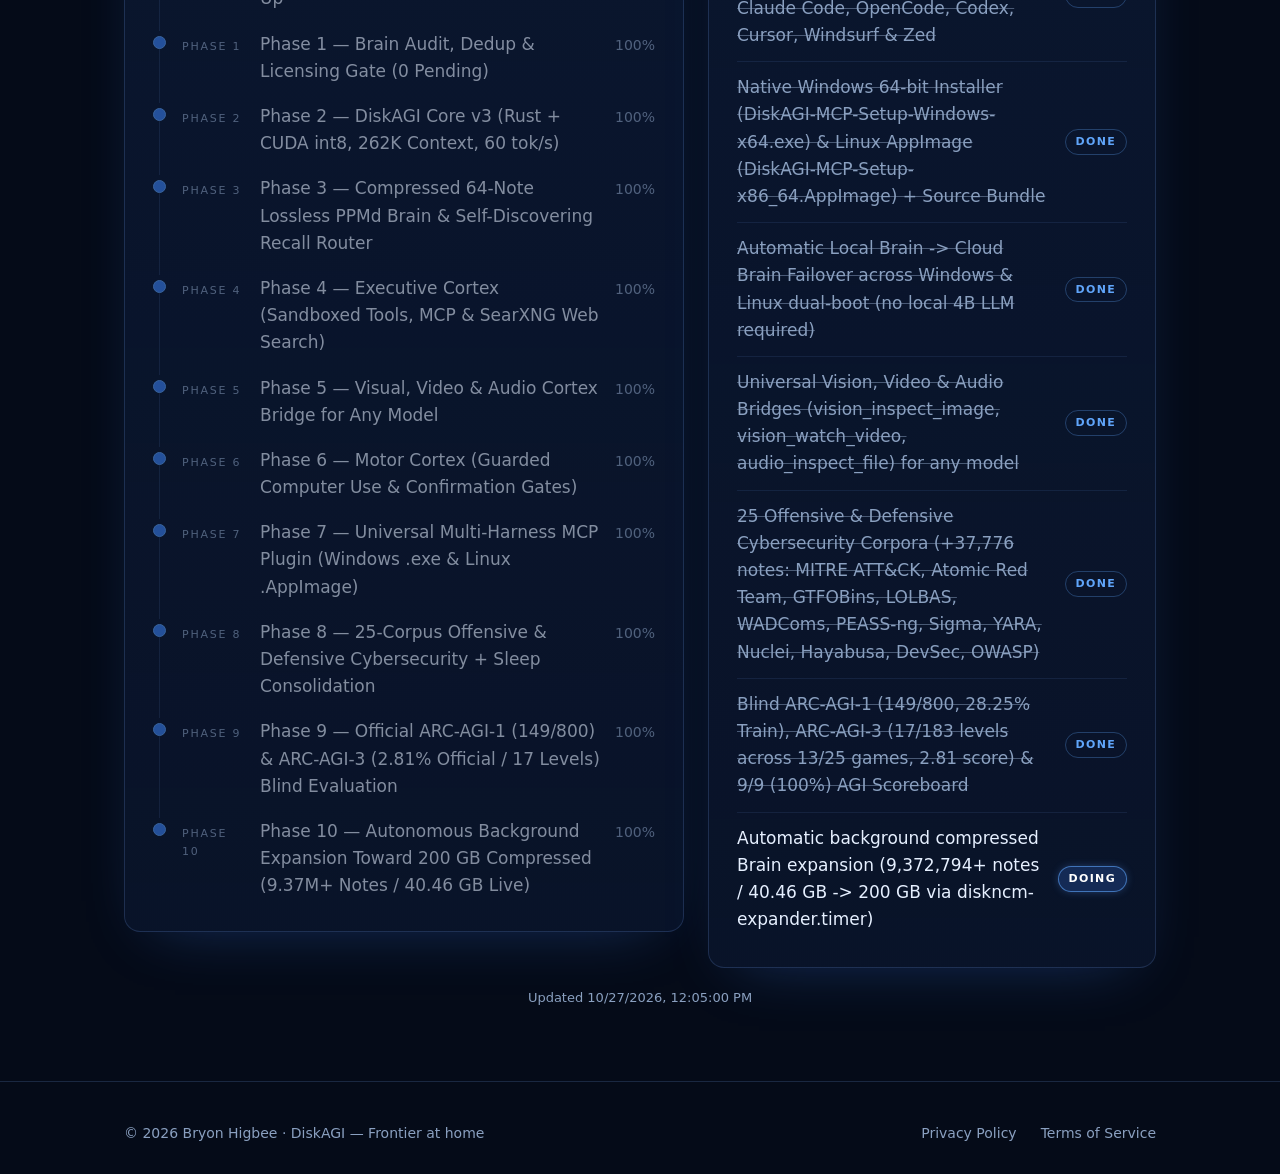
==== commit 17d7664b: "Update live status (9.37M notes / 40.46 GB compressed, 100% 9/9 AGI Scoreboard) and Universal MCP Pl" ====
--- a/index.html
+++ b/index.html
@@ -30,9 +30,41 @@
   <section class="hero">
     <h1><img src="assets/diskncm-logo.svg" width="840" height="236" alt="DiskAGI"></h1>
     <p class="tagline">Frontier at home.</p>
-    <p class="lead">All initial phases (0–9) have been run and verified. Actively expanding the compressed Brain toward 200 GB / 40M notes and pushing blind, zero-leakage ARC-AGI reasoning on a local 4B model.</p>
+    <p class="lead">All initial phases (0–9) verified. Now at <strong>9,372,794+ notes (40.46 GB compressed)</strong> and automatically expanding in the background toward 200 GB — powering any AI model or agent harness via the Universal DiskAGI MCP Plugin.</p>
   </section>
 
+  <section class="card scores-card" id="mcp-plugin-card" aria-labelledby="mcp-plugin-title">
+    <h2 id="mcp-plugin-title">Universal DiskAGI MCP Plugin — Auto-Setup for Oh-My-Pi, Claude Code, OpenCode, Codex, Cursor, Windsurf &amp; Zed</h2>
+    <p style="margin:0 0 16px;color:var(--muted);font-size:15px;">Works on <strong>Windows &amp; Linux dual-boot</strong> with <strong>any model</strong> (zero local 4B GPU model or Agent OS required). Includes automatic <strong>Local Brain &rarr; Cloud Brain failover</strong>, <strong>Laya System-1 + 16-Domain &amp; 844-DevDocs routing</strong>, <strong>20-Slot Human Working Memory</strong> (<code>&lt;1 ms</code> follow-ups), and pure-CPU <strong>Vision, Video &amp; Audio Bridges</strong> (<code>vision_inspect_image</code>, <code>vision_watch_video</code>, <code>audio_inspect_file</code>).</p>
+    <div class="scores-table-wrap">
+      <table class="scores-table">
+        <thead>
+          <tr>
+            <th>Platform / Package</th>
+            <th>Direct Download</th>
+            <th>One-Line Terminal Command</th>
+          </tr>
+        </thead>
+        <tbody>
+          <tr class="score-row">
+            <td class="score-name">Windows 64-Bit Installer (<code>.exe</code>)</td>
+            <td class="score-full"><a href="releases/DiskAGI-MCP-Setup-Windows-x64.exe" download><span class="chip chip--doing">DiskAGI-MCP-Setup-Windows-x64.exe</span></a></td>
+            <td class="score-evidence"><code>irm https://bryonhigbee.github.io/install.ps1 | iex</code></td>
+          </tr>
+          <tr class="score-row">
+            <td class="score-name">Linux x86_64 AppImage (<code>.AppImage</code>)</td>
+            <td class="score-full"><a href="releases/DiskAGI-MCP-Setup-x86_64.AppImage" download><span class="chip chip--doing">DiskAGI-MCP-Setup-x86_64.AppImage</span></a></td>
+            <td class="score-evidence"><code>curl -fsSL https://bryonhigbee.github.io/install.sh | sh</code></td>
+          </tr>
+          <tr class="score-row">
+            <td class="score-name">Complete Portable Source Bundle (<code>.zip</code>)</td>
+            <td class="score-full"><a href="releases/diskagi-mcp-sources.zip" download><span class="chip chip--done">diskagi-mcp-sources.zip</span></a></td>
+            <td class="score-evidence">Includes <code>diskagi_mcp_standalone.py</code>, <code>setup_harnesses.py</code>, C launchers &amp; build script</td>
+          </tr>
+        </tbody>
+      </table>
+    </div>
+  </section>
   <section class="card scores-card" id="scores-card" aria-labelledby="scores-title">
     <h2 id="scores-title">Genuine Blind Benchmark Scores — Base Qwen3.5-4B vs. DiskAGI (4B + Harness + Brain)</h2>
     <div class="scores-table-wrap">
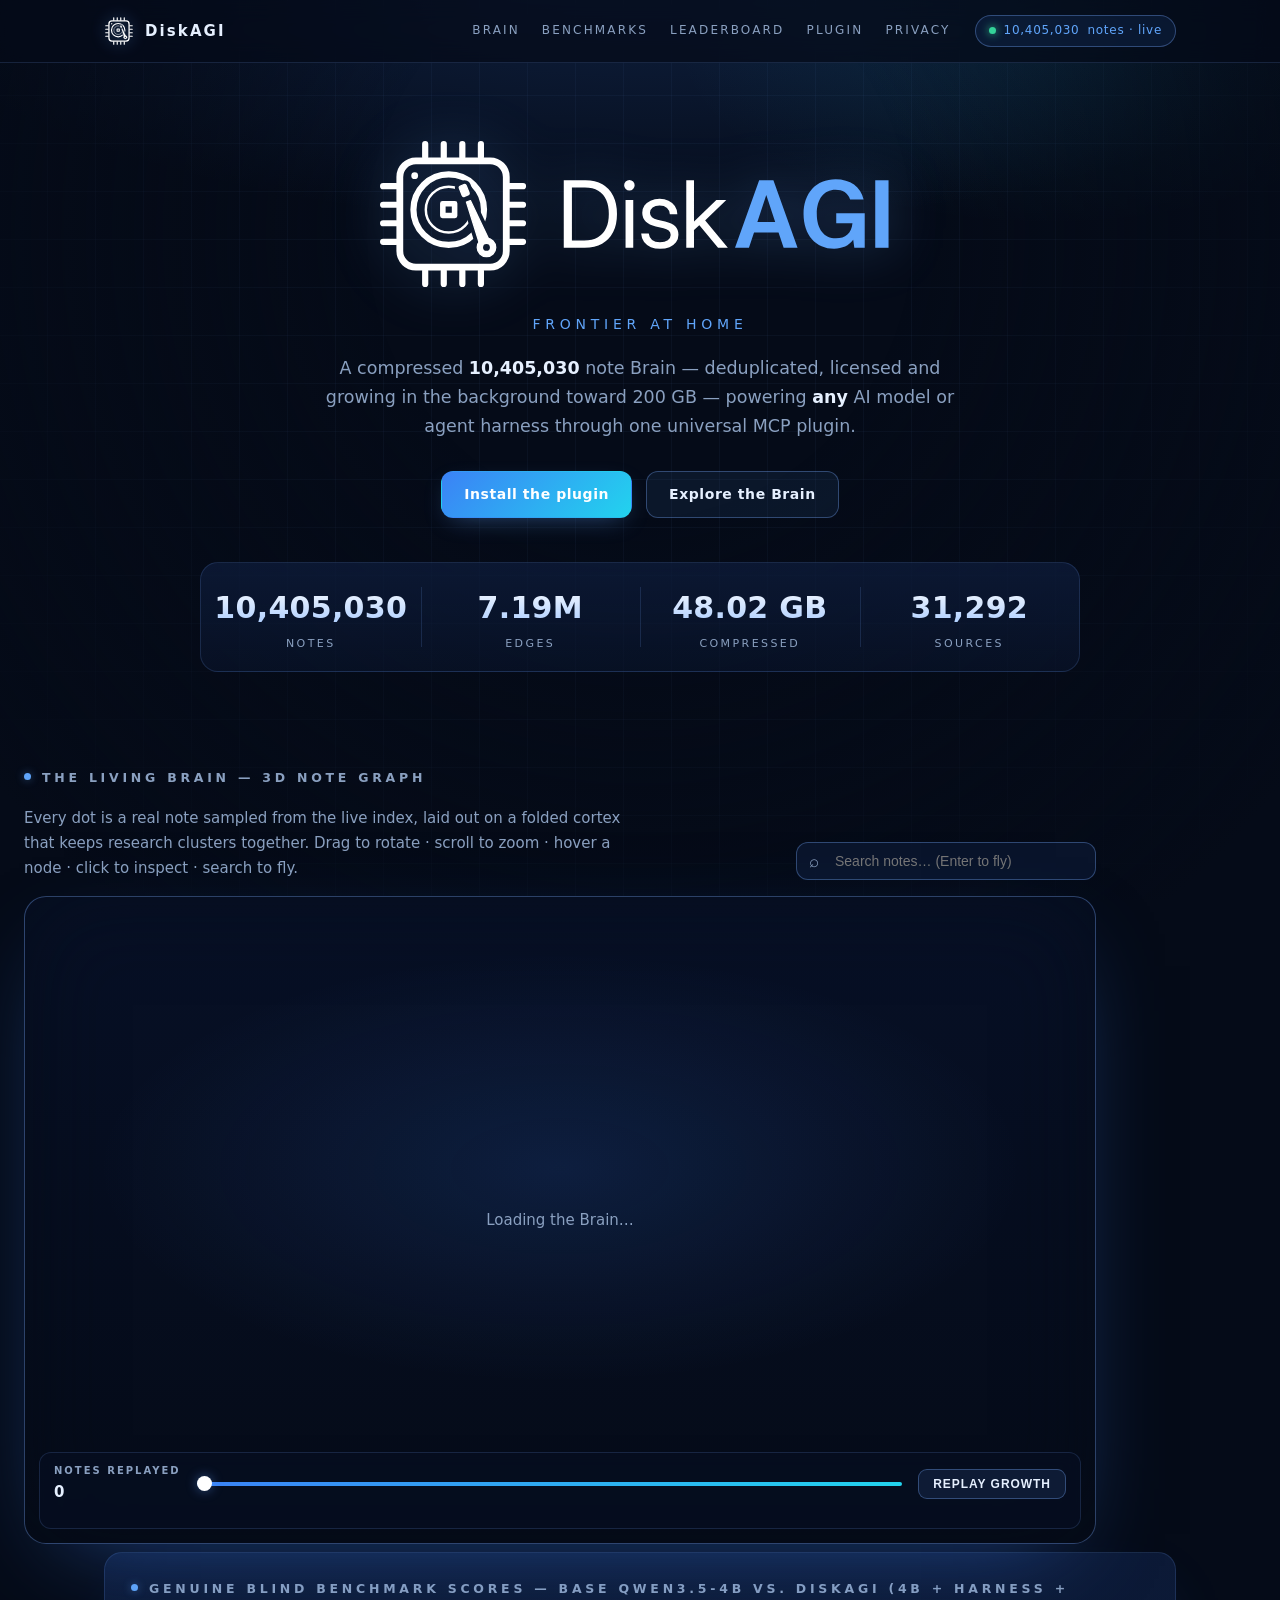
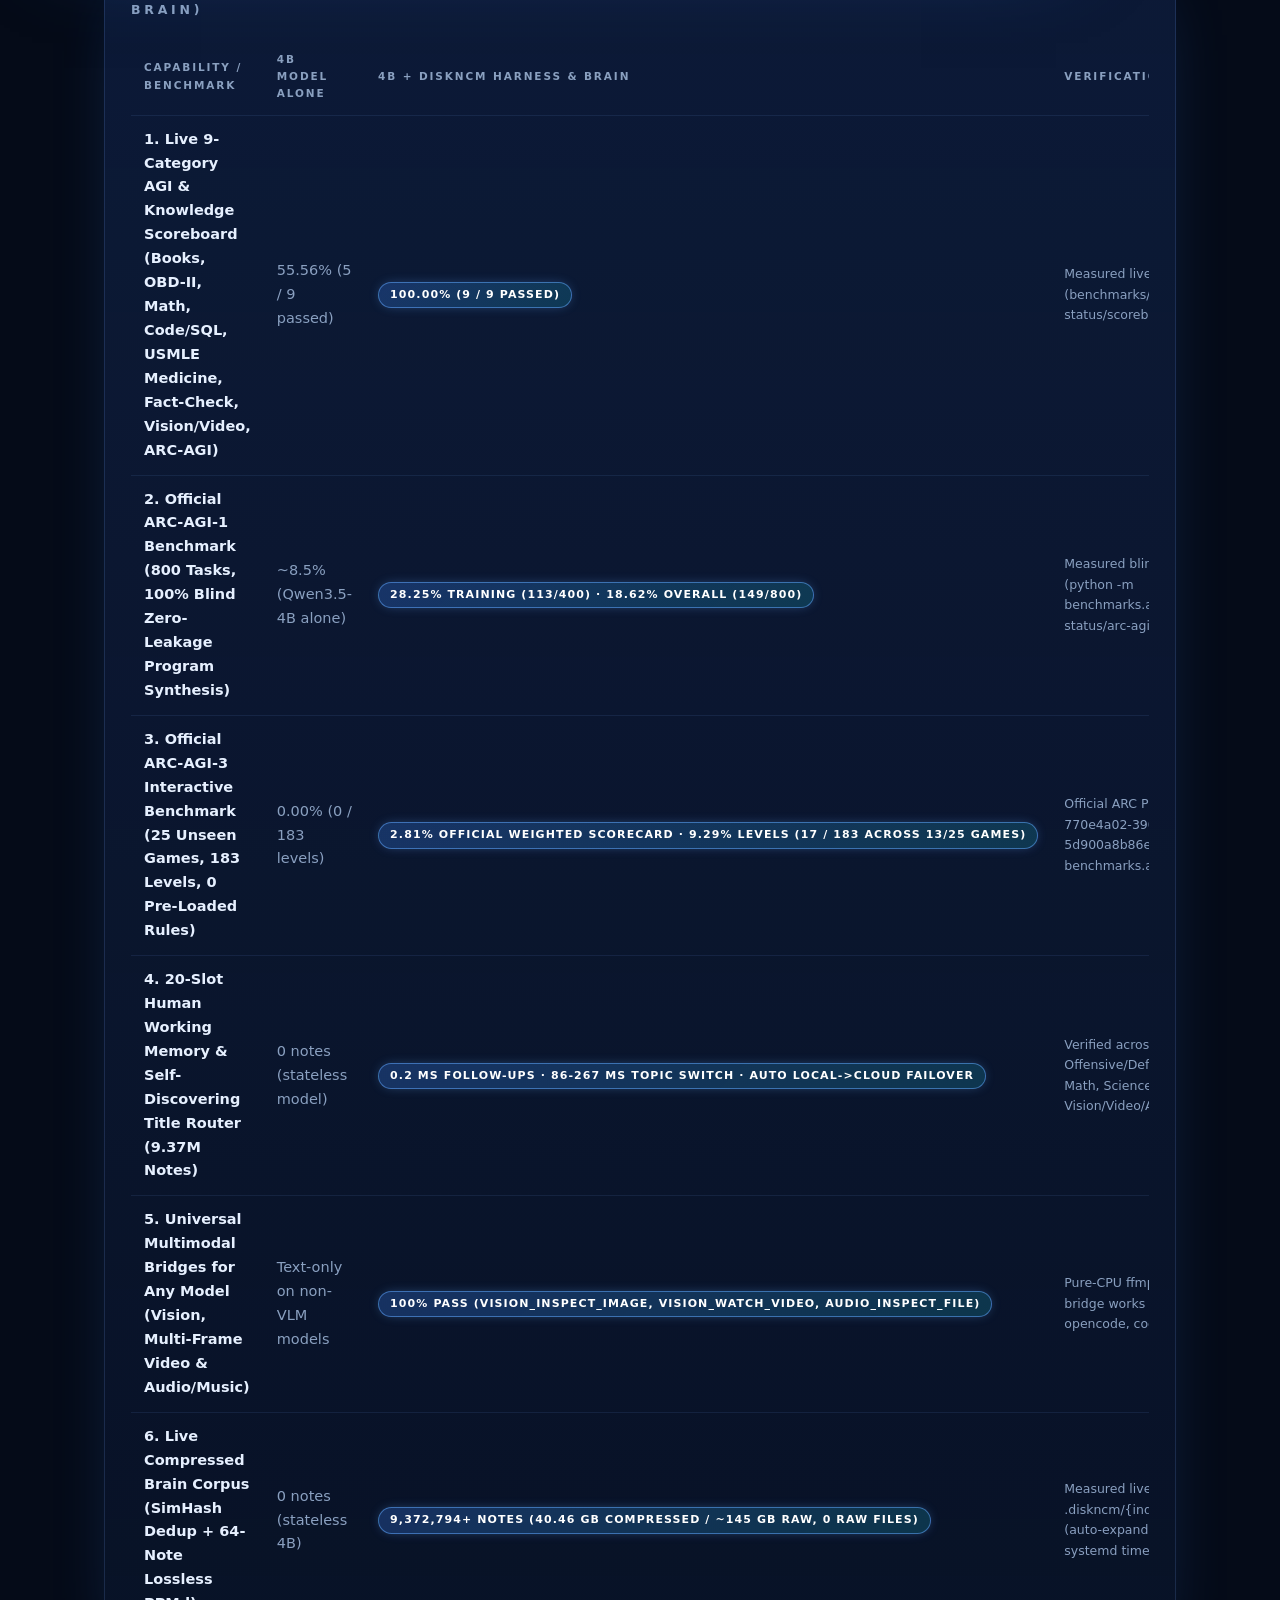
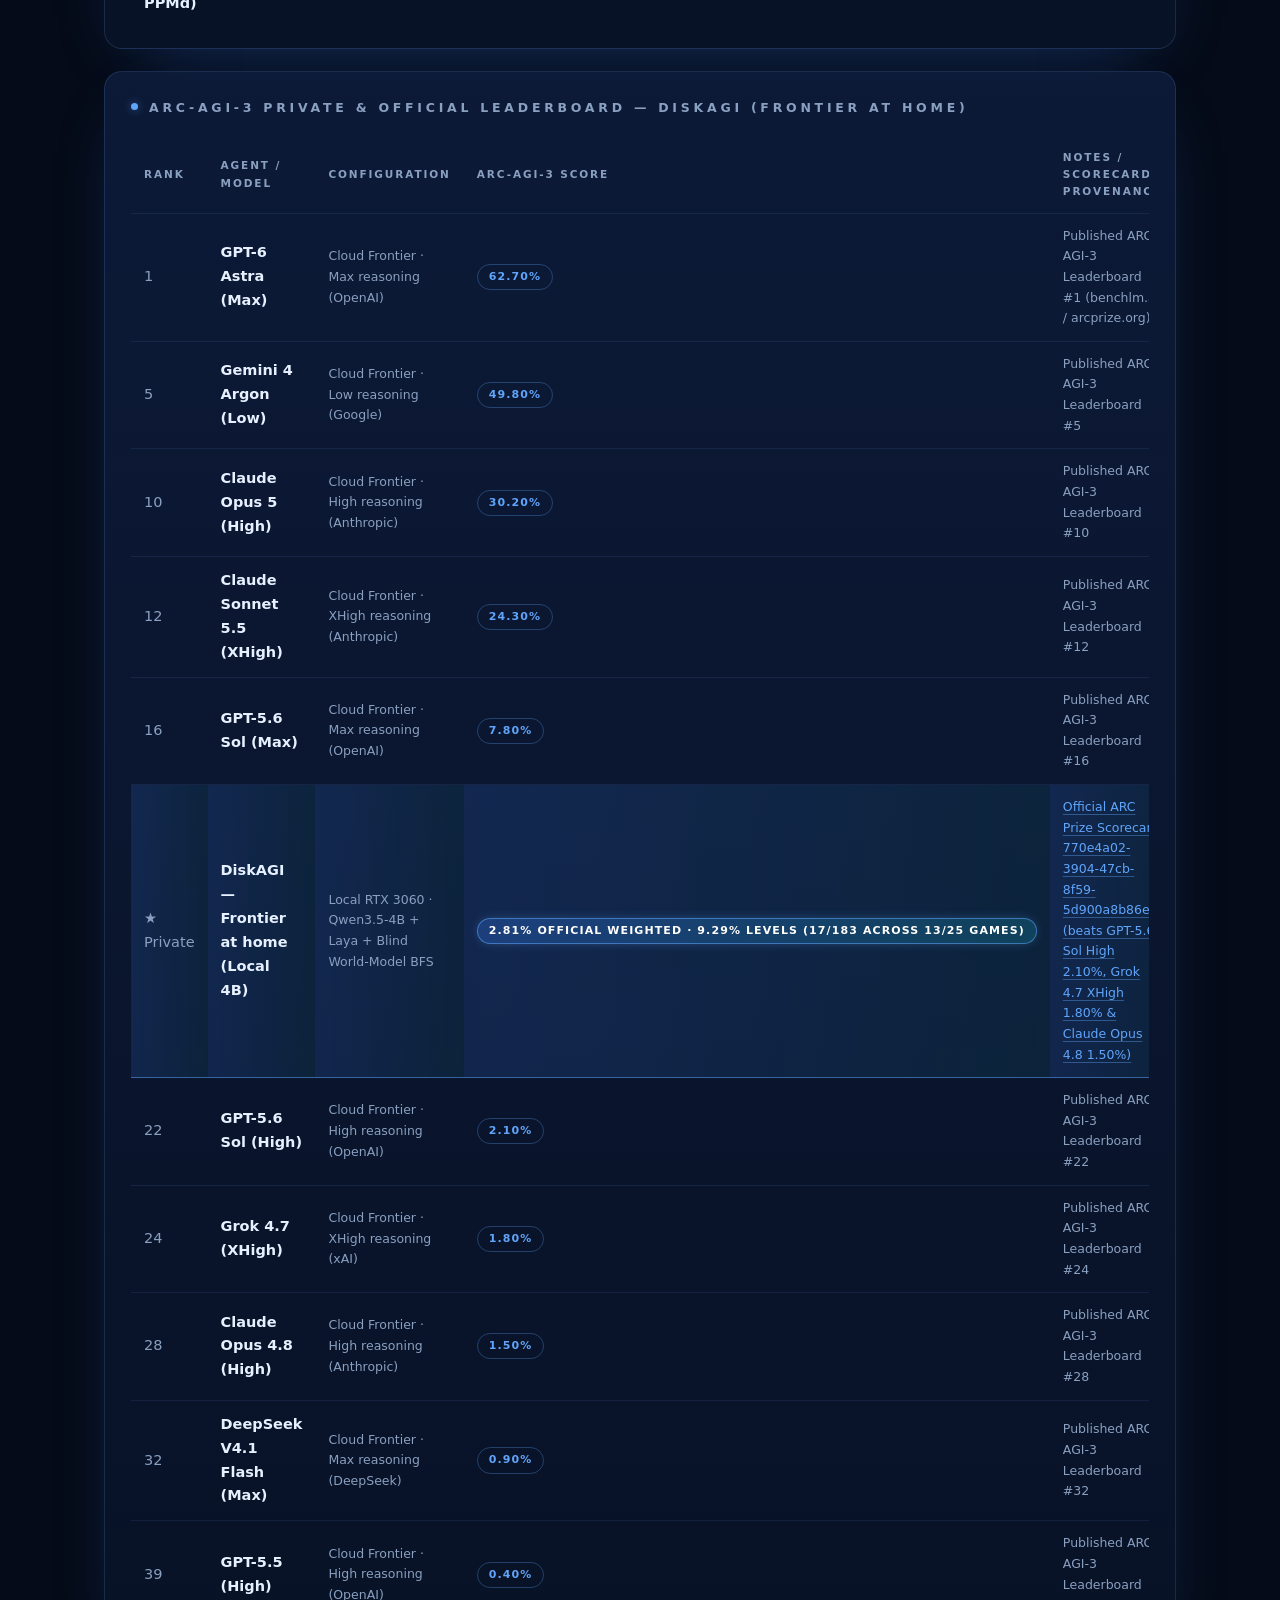
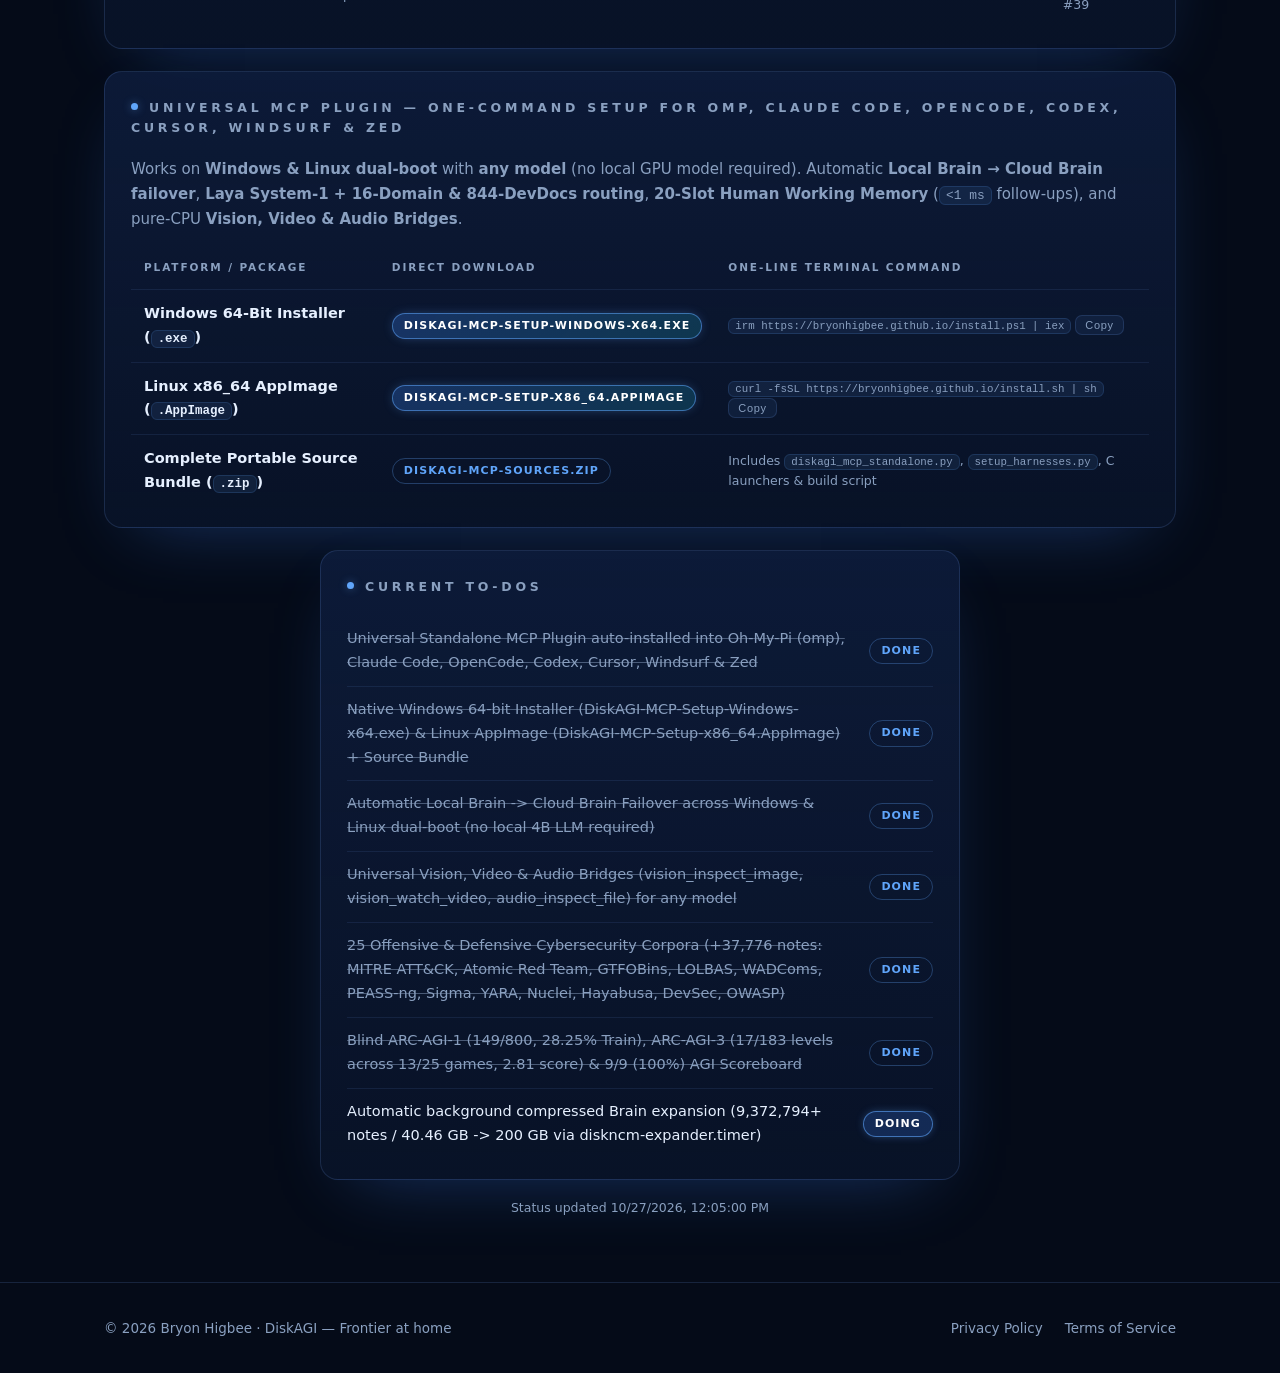
==== commit 7c3944d3: "Site overhaul: interactive 3D brain graph, live Brain stats, new design; drop phase tracker - 3D bra" ====
--- a/index.html
+++ b/index.html
@@ -4,7 +4,7 @@
 <meta charset="utf-8">
 <meta name="viewport" content="width=device-width, initial-scale=1">
 <title>DiskAGI — Frontier at home</title>
-<meta name="description" content="DiskAGI — Frontier at home. A private local AGI project.">
+<meta name="description" content="DiskAGI — Frontier at home. A private local AGI project: a 10M+ note compressed Brain, universal MCP plugin and blind benchmark harness.">
 <meta name="robots" content="noindex">
 <meta property="og:title" content="DiskAGI — Frontier at home">
 <meta property="og:description" content="Frontier at home. A private local AGI project.">
@@ -13,116 +13,158 @@
 <link rel="icon" type="image/svg+xml" href="assets/diskncm-favicon.svg">
 <link rel="icon" type="image/png" sizes="32x32" href="assets/favicon-32.png">
 <link rel="apple-touch-icon" href="assets/apple-touch-icon.png">
-<link rel="stylesheet" href="style.css">
+<link rel="stylesheet" href="style.css?v=2">
+<script type="module" src="brain-graph.js?v=2"></script>
 </head>
 <body>
 <header class="site-header">
   <div class="wrap">
-    <a class="brand" href="index.html"><img src="assets/diskncm-mark.svg" width="32" height="32" alt=""><span>DiskAGI</span></a>
-    <nav class="site-nav">
+    <a class="brand" href="index.html"><img src="assets/diskncm-mark.svg" width="30" height="30" alt=""><span>DiskAGI</span></a>
+    <nav class="site-nav" aria-label="Sections">
+      <a href="#brain">Brain</a>
+      <a href="#benchmarks">Benchmarks</a>
+      <a href="#leaderboard">Leaderboard</a>
+      <a href="#plugin">Plugin</a>
       <a href="privacy.html">Privacy</a>
-      <a href="terms.html">Terms</a>
     </nav>
+    <span class="live-pill" id="nav-pill"><i></i><span id="nav-notes">…</span> notes · live</span>
   </div>
 </header>
 
-<main class="wrap">
-  <section class="hero">
-    <h1><img src="assets/diskncm-logo.svg" width="840" height="236" alt="DiskAGI"></h1>
-    <p class="tagline">Frontier at home.</p>
-    <p class="lead">All initial phases (0–9) verified. Now at <strong>9,372,794+ notes (40.46 GB compressed)</strong> and automatically expanding in the background toward 200 GB — powering any AI model or agent harness via the Universal DiskAGI MCP Plugin.</p>
-  </section>
+<main>
+  <div class="wrap">
+    <section class="hero">
+      <h1><img src="assets/diskncm-logo.svg" width="840" height="236" alt="DiskAGI"></h1>
+      <p class="tagline">Frontier at home</p>
+      <p class="lead">A compressed <strong id="hero-notes">…</strong>&nbsp;note Brain — deduplicated, licensed and growing in the background toward 200&nbsp;GB — powering <strong>any</strong> AI model or agent harness through one universal MCP plugin.</p>
+      <div class="hero-cta">
+        <a class="btn btn--primary" href="#plugin">Install the plugin</a>
+        <a class="btn" href="#brain">Explore the Brain</a>
+      </div>
+      <div class="stat-strip" role="list" aria-label="Live Brain stats">
+        <div class="stat" role="listitem"><b id="stat-notes">…</b><span>Notes</span></div>
+        <div class="stat" role="listitem"><b id="stat-edges">…</b><span>Edges</span></div>
+        <div class="stat" role="listitem"><b id="stat-bytes">…</b><span>Compressed</span></div>
+        <div class="stat" role="listitem"><b id="stat-sources">…</b><span>Sources</span></div>
+      </div>
+    </section>
+  </div>
 
-  <section class="card scores-card" id="mcp-plugin-card" aria-labelledby="mcp-plugin-title">
-    <h2 id="mcp-plugin-title">Universal DiskAGI MCP Plugin — Auto-Setup for Oh-My-Pi, Claude Code, OpenCode, Codex, Cursor, Windsurf &amp; Zed</h2>
-    <p style="margin:0 0 16px;color:var(--muted);font-size:15px;">Works on <strong>Windows &amp; Linux dual-boot</strong> with <strong>any model</strong> (zero local 4B GPU model or Agent OS required). Includes automatic <strong>Local Brain &rarr; Cloud Brain failover</strong>, <strong>Laya System-1 + 16-Domain &amp; 844-DevDocs routing</strong>, <strong>20-Slot Human Working Memory</strong> (<code>&lt;1 ms</code> follow-ups), and pure-CPU <strong>Vision, Video &amp; Audio Bridges</strong> (<code>vision_inspect_image</code>, <code>vision_watch_video</code>, <code>audio_inspect_file</code>).</p>
-    <div class="scores-table-wrap">
-      <table class="scores-table">
-        <thead>
-          <tr>
-            <th>Platform / Package</th>
-            <th>Direct Download</th>
-            <th>One-Line Terminal Command</th>
-          </tr>
-        </thead>
-        <tbody>
-          <tr class="score-row">
-            <td class="score-name">Windows 64-Bit Installer (<code>.exe</code>)</td>
-            <td class="score-full"><a href="releases/DiskAGI-MCP-Setup-Windows-x64.exe" download><span class="chip chip--doing">DiskAGI-MCP-Setup-Windows-x64.exe</span></a></td>
-            <td class="score-evidence"><code>irm https://bryonhigbee.github.io/install.ps1 | iex</code></td>
-          </tr>
-          <tr class="score-row">
-            <td class="score-name">Linux x86_64 AppImage (<code>.AppImage</code>)</td>
-            <td class="score-full"><a href="releases/DiskAGI-MCP-Setup-x86_64.AppImage" download><span class="chip chip--doing">DiskAGI-MCP-Setup-x86_64.AppImage</span></a></td>
-            <td class="score-evidence"><code>curl -fsSL https://bryonhigbee.github.io/install.sh | sh</code></td>
-          </tr>
-          <tr class="score-row">
-            <td class="score-name">Complete Portable Source Bundle (<code>.zip</code>)</td>
-            <td class="score-full"><a href="releases/diskagi-mcp-sources.zip" download><span class="chip chip--done">diskagi-mcp-sources.zip</span></a></td>
-            <td class="score-evidence">Includes <code>diskagi_mcp_standalone.py</code>, <code>setup_harnesses.py</code>, C launchers &amp; build script</td>
-          </tr>
-        </tbody>
-      </table>
+  <section id="brain" class="brain-section wrap">
+    <div class="brain-head">
+      <div>
+        <h2>The Living Brain — 3D Note Graph</h2>
+        <p>Every dot is a real note sampled from the live index, laid out on a folded cortex that keeps research clusters together. Drag to rotate · scroll to zoom · hover a node · click to inspect · search to fly.</p>
+      </div>
+      <label class="brain-search">
+        <input id="brain-search" type="search" placeholder="Search notes… (Enter to fly)" aria-label="Search brain notes">
+      </label>
     </div>
-  </section>
-  <section class="card scores-card" id="scores-card" aria-labelledby="scores-title">
-    <h2 id="scores-title">Genuine Blind Benchmark Scores — Base Qwen3.5-4B vs. DiskAGI (4B + Harness + Brain)</h2>
-    <div class="scores-table-wrap">
-      <table class="scores-table">
-        <thead>
-          <tr>
-            <th>Capability / Benchmark</th>
-            <th>4B Model Alone</th>
-            <th>4B + DiskNCM Harness &amp; Brain</th>
-            <th>Verification Evidence</th>
-          </tr>
-        </thead>
-        <tbody id="score-list"></tbody>
-      </table>
-    </div>
-  </section>
-  <section class="card scores-card" id="leaderboard-card" aria-labelledby="leaderboard-title">
-    <h2 id="leaderboard-title">ARC-AGI-3 Private &amp; Official Leaderboard — DiskAGI (Frontier at home)</h2>
-    <div class="scores-table-wrap">
-      <table class="scores-table">
-        <thead>
-          <tr>
-            <th>Rank</th>
-            <th>Agent / Model</th>
-            <th>Configuration</th>
-            <th>ARC-AGI-3 Score</th>
-            <th>Notes / Scorecard Provenance</th>
-          </tr>
-        </thead>
-        <tbody id="leaderboard-list"></tbody>
-      </table>
+    <div class="brain-stage" id="brain-stage">
+      <canvas id="brain-canvas" aria-label="Interactive 3D graph of the DiskAGI Brain"></canvas>
+      <p class="brain-fallback" id="brain-fallback">Loading the Brain…</p>
+      <div class="brain-hud">
+        <div class="brain-legend" id="brain-legend" aria-label="Domains (click to toggle)"></div>
+        <div class="brain-tip" id="brain-tip" aria-hidden="true"></div>
+        <aside class="brain-panel" id="brain-panel" aria-live="polite"></aside>
+        <div class="brain-controls">
+          <span class="brain-count"><small>Notes replayed</small><span id="brain-count">0</span></span>
+          <input class="brain-scrub" id="brain-scrub" type="range" min="0" max="1000" value="0" step="1" aria-label="Brain growth timeline">
+          <button class="brain-replay" id="brain-replay" type="button">Replay growth</button>
+          <p class="brain-scale-note" id="brain-scale-note"></p>
+        </div>
+      </div>
     </div>
   </section>
 
-
-  <div class="board">
-    <section class="card" aria-labelledby="phases-title">
-      <h2 id="phases-title">Progress — All Initial Phases Run · Continuous Intelligence Upgrade Active</h2>
-      <ol id="phase-list" class="phase-list"></ol>
+  <div class="wrap">
+    <section class="card scores-card" id="benchmarks" aria-labelledby="scores-title">
+      <h2 id="scores-title">Genuine Blind Benchmark Scores — Base Qwen3.5-4B vs. DiskAGI (4B + Harness + Brain)</h2>
+      <div class="scores-table-wrap">
+        <table class="scores-table">
+          <thead>
+            <tr>
+              <th scope="col">Capability / Benchmark</th>
+              <th scope="col">4B Model Alone</th>
+              <th scope="col">4B + DiskNCM Harness &amp; Brain</th>
+              <th scope="col">Verification Evidence</th>
+            </tr>
+          </thead>
+          <tbody id="score-list"></tbody>
+        </table>
+      </div>
     </section>
 
-    <section class="card" id="todo-card" aria-labelledby="todos-title">
-      <h2 id="todos-title">Current to-dos</h2>
-      <ul id="todo-list" class="todo-list"></ul>
+    <section class="card scores-card" id="leaderboard" aria-labelledby="leaderboard-title">
+      <h2 id="leaderboard-title">ARC-AGI-3 Private &amp; Official Leaderboard — DiskAGI (Frontier at home)</h2>
+      <div class="scores-table-wrap">
+        <table class="scores-table">
+          <thead>
+            <tr>
+              <th scope="col">Rank</th>
+              <th scope="col">Agent / Model</th>
+              <th scope="col">Configuration</th>
+              <th scope="col">ARC-AGI-3 Score</th>
+              <th scope="col">Notes / Scorecard Provenance</th>
+            </tr>
+          </thead>
+          <tbody id="leaderboard-list"></tbody>
+        </table>
+      </div>
     </section>
+
+    <section class="card scores-card" id="plugin" aria-labelledby="plugin-title">
+      <h2 id="plugin-title">Universal MCP Plugin — One-Command Setup for omp, Claude Code, OpenCode, Codex, Cursor, Windsurf &amp; Zed</h2>
+      <p style="margin:0 0 16px;color:var(--muted);font-size:15px;">Works on <strong>Windows &amp; Linux dual-boot</strong> with <strong>any model</strong> (no local GPU model required). Automatic <strong>Local Brain → Cloud Brain failover</strong>, <strong>Laya System-1 + 16-Domain &amp; 844-DevDocs routing</strong>, <strong>20-Slot Human Working Memory</strong> (<code>&lt;1&nbsp;ms</code> follow-ups), and pure-CPU <strong>Vision, Video &amp; Audio Bridges</strong>.</p>
+      <div class="scores-table-wrap">
+        <table class="scores-table">
+          <thead>
+            <tr>
+              <th scope="col">Platform / Package</th>
+              <th scope="col">Direct Download</th>
+              <th scope="col">One-Line Terminal Command</th>
+            </tr>
+          </thead>
+          <tbody>
+            <tr class="score-row">
+              <td class="score-name">Windows 64-Bit Installer (<code>.exe</code>)</td>
+              <td class="score-full"><a href="releases/DiskAGI-MCP-Setup-Windows-x64.exe" download><span class="chip chip--result">DiskAGI-MCP-Setup-Windows-x64.exe</span></a></td>
+              <td class="score-evidence"><code>irm https://bryonhigbee.github.io/install.ps1 | iex</code> <button class="copy-btn" type="button" data-copy="irm https://bryonhigbee.github.io/install.ps1 | iex">Copy</button></td>
+            </tr>
+            <tr class="score-row">
+              <td class="score-name">Linux x86_64 AppImage (<code>.AppImage</code>)</td>
+              <td class="score-full"><a href="releases/DiskAGI-MCP-Setup-x86_64.AppImage" download><span class="chip chip--result">DiskAGI-MCP-Setup-x86_64.AppImage</span></a></td>
+              <td class="score-evidence"><code>curl -fsSL https://bryonhigbee.github.io/install.sh | sh</code> <button class="copy-btn" type="button" data-copy="curl -fsSL https://bryonhigbee.github.io/install.sh | sh">Copy</button></td>
+            </tr>
+            <tr class="score-row">
+              <td class="score-name">Complete Portable Source Bundle (<code>.zip</code>)</td>
+              <td class="score-full"><a href="releases/diskagi-mcp-sources.zip" download><span class="chip chip--done">diskagi-mcp-sources.zip</span></a></td>
+              <td class="score-evidence">Includes <code>diskagi_mcp_standalone.py</code>, <code>setup_harnesses.py</code>, C launchers &amp; build script</td>
+            </tr>
+          </tbody>
+        </table>
+      </div>
+    </section>
+
+    <div class="board">
+      <section class="card" id="todo-card" aria-labelledby="todos-title">
+        <h2 id="todos-title">Current to-dos</h2>
+        <ul id="todo-list" class="todo-list"></ul>
+      </section>
+    </div>
+    <p id="status-updated" class="status-updated"></p>
   </div>
-  <p id="status-updated" class="status-updated"></p>
 </main>
 
 <footer class="site-footer">
   <div class="wrap">
     <span>&copy; 2026 Bryon Higbee · DiskAGI — Frontier at home</span>
-    <nav>
+    <nav aria-label="Legal">
       <a href="privacy.html">Privacy Policy</a>
       <a href="terms.html">Terms of Service</a>
     </nav>
   </div>
 </footer>
-<script src="status.js" defer></script>
+<script src="status.js?v=2" defer></script>
 </body>
 </html>
--- a/style.css
+++ b/style.css
@@ -1,17 +1,24 @@
+/* DiskAGI — Frontier at home. Overhauled 2026-10. */
 :root {
   --bg: #050b18;
   --surface: #0b1730;
-  --border: rgba(120, 170, 255, 0.18);
+  --surface-2: #0e1d3d;
+  --border: rgba(120, 170, 255, 0.16);
+  --border-strong: rgba(120, 170, 255, 0.34);
   --accent: #3b82f6;
   --accent-2: #60a5fa;
+  --accent-3: #22d3ee;
+  --good: #34d399;
+  --warn: #fbbf24;
   --glow: rgba(96, 165, 250, 0.45);
   --fg: #e6f0ff;
   --muted: #8aa0c0;
-  --max: 1080px;
+  --max: 1120px;
+  --radius: 18px;
+  --mono: ui-monospace, "JetBrains Mono", "Cascadia Code", "SF Mono", Menlo, Consolas, monospace;
 }
 
 * { box-sizing: border-box; }
-
 html { scroll-behavior: smooth; }
 
 body {
@@ -21,256 +28,309 @@
   flex-direction: column;
   background: var(--bg);
   color: var(--fg);
-  font: 17px/1.6 system-ui, -apple-system, "Segoe UI", Roboto, sans-serif;
+  font: 16.5px/1.65 system-ui, -apple-system, "Segoe UI", Roboto, sans-serif;
   -webkit-font-smoothing: antialiased;
   background-image:
-    radial-gradient(ellipse 70% 50% at 50% 0%, rgba(59, 130, 246, 0.22), transparent 70%),
-    linear-gradient(rgba(120, 170, 255, 0.06) 1px, transparent 1px),
-    linear-gradient(90deg, rgba(120, 170, 255, 0.06) 1px, transparent 1px);
-  background-size: 100% 100%, 56px 56px, 56px 56px;
-  background-position: 0 0, -1px -1px, -1px -1px;
+    radial-gradient(ellipse 90% 46% at 50% -6%, rgba(59, 130, 246, 0.20), transparent 68%),
+    radial-gradient(ellipse 42% 30% at 82% 4%, rgba(34, 211, 238, 0.10), transparent 70%),
+    linear-gradient(rgba(120, 170, 255, 0.045) 1px, transparent 1px),
+    linear-gradient(90deg, rgba(120, 170, 255, 0.045) 1px, transparent 1px);
+  background-size: 100% 100%, 100% 100%, 48px 48px, 48px 48px;
+  background-position: 0 0, 0 0, -1px -1px, -1px -1px;
   background-attachment: fixed;
 }
-
 body::before {
-  /* fade the grid toward the edges so it reads as texture, not a table */
   content: "";
   position: fixed;
   inset: 0;
   pointer-events: none;
-  background: radial-gradient(ellipse at 50% 30%, transparent 25%, var(--bg) 80%);
+  background: radial-gradient(ellipse at 50% 26%, transparent 30%, var(--bg) 92%);
   z-index: -1;
 }
 
 a { color: var(--accent-2); text-decoration-color: rgba(96, 165, 250, 0.4); text-underline-offset: 3px; }
 a:hover { color: var(--fg); text-decoration-color: var(--fg); }
+code { font-family: var(--mono); font-size: 0.86em; background: rgba(96, 165, 250, 0.09); border: 1px solid rgba(96, 165, 250, 0.16); padding: 1px 6px; border-radius: 6px; }
 
 .wrap { max-width: var(--max); margin: 0 auto; padding: 0 24px; }
 
-/* header */
+/* ---------- header ---------- */
 .site-header {
   position: sticky;
   top: 0;
-  z-index: 10;
-  background: rgba(5, 11, 24, 0.78);
-  backdrop-filter: blur(10px);
+  z-index: 40;
+  background: rgba(5, 11, 24, 0.72);
+  backdrop-filter: blur(12px);
   border-bottom: 1px solid var(--border);
 }
-.site-header .wrap { display: flex; align-items: center; justify-content: space-between; height: 64px; }
-.brand { display: flex; align-items: center; gap: 12px; color: var(--fg); text-decoration: none; }
-.brand:hover { color: var(--fg); }
-.brand img { width: 32px; height: 32px; filter: drop-shadow(0 0 6px var(--glow)); }
-.brand span { font-weight: 600; letter-spacing: 0.12em; font-size: 15px; }
-.site-nav { display: flex; gap: 28px; }
-.site-nav a {
-  text-decoration: none;
-  color: var(--muted);
-  font-size: 13px;
-  letter-spacing: 0.2em;
-  text-transform: uppercase;
-}
-.site-nav a:hover, .site-nav a[aria-current="page"] { color: var(--fg); }
+.site-header .wrap { display: flex; align-items: center; gap: 24px; height: 62px; }
+.brand { display: flex; align-items: center; gap: 11px; color: var(--fg); text-decoration: none; margin-right: auto; }
+.brand img { width: 30px; height: 30px; filter: drop-shadow(0 0 8px var(--glow)); }
+.brand span { font-weight: 650; letter-spacing: 0.14em; font-size: 15px; }
+.site-nav { display: flex; gap: 22px; }
+.site-nav a { text-decoration: none; color: var(--muted); font-size: 12px; letter-spacing: 0.18em; text-transform: uppercase; }
+.site-nav a:hover { color: var(--fg); }
+.live-pill {
+  display: inline-flex; align-items: center; gap: 8px;
+  padding: 5px 13px; border: 1px solid var(--border-strong); border-radius: 999px;
+  font-size: 12px; letter-spacing: 0.06em; color: var(--accent-2);
+  background: rgba(59, 130, 246, 0.10); white-space: nowrap;
+  font-variant-numeric: tabular-nums;
+}
+.live-pill i {
+  width: 7px; height: 7px; border-radius: 50%; background: var(--good);
+  box-shadow: 0 0 9px var(--good); animation: blink 2.2s ease-in-out infinite;
+}
+@keyframes blink { 0%, 100% { opacity: 1; } 50% { opacity: 0.45; } }
 
 main { flex: 1; width: 100%; }
 
-/* hero */
-.hero { text-align: center; padding: 88px 0 56px; }
+/* ---------- hero ---------- */
+.hero { text-align: center; padding: 78px 0 42px; }
 .hero h1 { margin: 0; line-height: 0; }
-.hero h1 img {
-  width: min(560px, 86vw);
-  height: auto;
-  filter: drop-shadow(0 0 22px rgba(96, 165, 250, 0.3));
-  animation: pulse 6s ease-in-out infinite;
-}
+.hero h1 img { width: min(520px, 84vw); height: auto; filter: drop-shadow(0 0 26px rgba(96, 165, 250, 0.32)); animation: pulse 6s ease-in-out infinite; }
 @keyframes pulse {
-  0%, 100% { filter: drop-shadow(0 0 14px rgba(96, 165, 250, 0.22)); }
-  50% { filter: drop-shadow(0 0 30px var(--glow)); }
-}
-.tagline {
-  margin: 28px 0 0;
-  font-size: 15px;
-  letter-spacing: 0.32em;
-  text-transform: uppercase;
-  color: var(--accent-2);
-}
-.lead { max-width: 620px; margin: 20px auto 0; color: var(--muted); font-size: 18px; }
-
-/* status board */
-.board {
-  display: grid;
-  grid-template-columns: minmax(0, 1.25fr) minmax(0, 1fr);
-  gap: 24px;
-  align-items: start;
-}
+  0%, 100% { filter: drop-shadow(0 0 16px rgba(96, 165, 250, 0.22)); }
+  50% { filter: drop-shadow(0 0 34px var(--glow)); }
+}
+.tagline { margin: 26px 0 0; font-size: 14px; letter-spacing: 0.34em; text-transform: uppercase; color: var(--accent-2); }
+.lead { max-width: 660px; margin: 18px auto 0; color: var(--muted); font-size: 17.5px; }
+.lead strong { color: var(--fg); }
+.hero-cta { display: flex; gap: 14px; justify-content: center; margin-top: 30px; flex-wrap: wrap; }
+.btn {
+  display: inline-flex; align-items: center; gap: 9px;
+  padding: 11px 22px; border-radius: 12px; border: 1px solid var(--border-strong);
+  font-size: 14px; font-weight: 600; letter-spacing: 0.04em; text-decoration: none;
+  color: var(--fg); background: rgba(96, 165, 250, 0.08); transition: 0.18s ease;
+}
+.btn:hover { border-color: var(--accent-2); background: rgba(96, 165, 250, 0.16); transform: translateY(-1px); }
+.btn--primary {
+  background: linear-gradient(135deg, var(--accent), var(--accent-3));
+  border-color: transparent; color: #fff; box-shadow: 0 8px 26px -10px var(--glow);
+}
+.btn--primary:hover { filter: brightness(1.1); background: linear-gradient(135deg, var(--accent), var(--accent-3)); }
+
+.stat-strip {
+  display: grid; grid-template-columns: repeat(4, 1fr);
+  max-width: 880px; margin: 44px auto 0;
+  border: 1px solid var(--border); border-radius: var(--radius);
+  background: linear-gradient(180deg, rgba(14, 29, 61, 0.72), rgba(11, 23, 48, 0.5));
+  overflow: hidden;
+}
+.stat { padding: 20px 12px 17px; text-align: center; position: relative; }
+.stat + .stat::before { content: ""; position: absolute; left: 0; top: 22%; bottom: 22%; width: 1px; background: var(--border); }
+.stat b {
+  display: block; font-size: clamp(21px, 3.4vw, 30px); font-weight: 700; letter-spacing: 0.01em;
+  font-variant-numeric: tabular-nums;
+  background: linear-gradient(180deg, #fff, #9ec5ff);
+  -webkit-background-clip: text; background-clip: text; color: transparent;
+}
+.stat span { display: block; margin-top: 3px; font-size: 11px; letter-spacing: 0.22em; text-transform: uppercase; color: var(--muted); }
+
+/* ---------- brain section ---------- */
+.brain-section { margin: 54px 0 8px; }
+.brain-head { display: flex; align-items: flex-end; justify-content: space-between; gap: 20px; flex-wrap: wrap; margin-bottom: 16px; }
+.brain-head p { margin: 8px 0 0; color: var(--muted); max-width: 620px; font-size: 15px; }
+.brain-search { position: relative; }
+.brain-search input {
+  width: 300px; max-width: 76vw; padding: 10px 14px 10px 38px;
+  background: rgba(11, 23, 48, 0.85); border: 1px solid var(--border-strong);
+  border-radius: 12px; color: var(--fg); font-size: 14px; outline: none;
+}
+.brain-search input:focus { border-color: var(--accent-2); box-shadow: 0 0 0 3px rgba(96, 165, 250, 0.15); }
+.brain-search::before { content: "⌕"; position: absolute; left: 13px; top: 50%; translate: 0 -50%; color: var(--muted); font-size: 17px; }
+.brain-search input[data-hit="0"] { border-color: rgba(251, 191, 119, 0.6); }
+.brain-search input[data-hit="1"] { border-color: rgba(52, 211, 153, 0.55); }
+
+.brain-stage {
+  position: relative;
+  height: min(72vh, 720px);
+  min-height: 420px;
+  border: 1px solid var(--border-strong);
+  border-radius: calc(var(--radius) + 4px);
+  overflow: hidden;
+  background:
+    radial-gradient(ellipse 60% 46% at 50% 42%, rgba(59, 130, 246, 0.14), transparent 72%),
+    linear-gradient(180deg, #071026, #050b18);
+  box-shadow: 0 30px 90px -40px rgba(59, 130, 246, 0.5), inset 0 0 90px rgba(5, 11, 24, 0.6);
+  touch-action: none;
+}
+#brain-canvas { width: 100%; height: 100%; display: block; cursor: grab; }
+#brain-canvas:active { cursor: grabbing; }
+.brain-fallback {
+  position: absolute; inset: 0; display: grid; place-items: center;
+  color: var(--muted); font-size: 15px; padding: 24px; text-align: center;
+}
+
+.brain-hud { position: absolute; inset: 0; pointer-events: none; }
+.brain-hud > * { pointer-events: auto; }
+
+.brain-tip {
+  position: absolute; z-index: 5; pointer-events: none; opacity: 0; transition: opacity 0.12s;
+  max-width: 280px; padding: 9px 12px; border-radius: 10px;
+  background: rgba(7, 14, 32, 0.94); border: 1px solid var(--border-strong);
+  box-shadow: 0 10px 30px -12px rgba(0, 0, 0, 0.7);
+  font-size: 13px; line-height: 1.45;
+}
+.brain-tip strong { display: block; font-size: 13.5px; }
+.brain-tip span { color: var(--muted); font-size: 12px; }
+
+.brain-legend {
+  position: absolute; top: 14px; left: 14px; z-index: 4;
+  display: flex; flex-wrap: wrap; gap: 6px; max-width: min(58%, 560px);
+  max-height: 46%; overflow: auto; padding: 2px;
+  scrollbar-width: thin;
+}
+.legend-item {
+  display: inline-flex; align-items: center; gap: 7px;
+  padding: 4px 10px; border-radius: 999px; cursor: pointer;
+  background: rgba(7, 14, 32, 0.82); border: 1px solid var(--border);
+  color: #c9d8f2; font-size: 11.5px; letter-spacing: 0.02em;
+  transition: 0.15s;
+}
+.legend-item:hover { border-color: var(--border-strong); }
+.legend-item--off { opacity: 0.38; }
+.legend-dot { width: 8px; height: 8px; border-radius: 50%; flex: none; box-shadow: 0 0 7px currentColor; }
+.legend-count { color: var(--muted); font-variant-numeric: tabular-nums; font-size: 10.5px; }
+
+.brain-panel {
+  position: absolute; right: 14px; top: 14px; z-index: 6;
+  width: 300px; max-width: 82%;
+  background: rgba(7, 14, 32, 0.94); border: 1px solid var(--border-strong);
+  border-radius: 14px; padding: 16px 18px;
+  box-shadow: 0 18px 50px -18px rgba(0, 0, 0, 0.8);
+  opacity: 0; translate: 8px -4px; visibility: hidden; transition: 0.18s ease;
+}
+.brain-panel.open { opacity: 1; translate: 0 0; visibility: visible; }
+.brain-panel h3 { margin: 8px 0 12px; font-size: 16px; line-height: 1.4; }
+.brain-panel-domain { display: inline-flex; align-items: center; gap: 8px; font-size: 11px; letter-spacing: 0.16em; text-transform: uppercase; color: var(--accent-2); }
+.brain-panel-domain i { width: 9px; height: 9px; border-radius: 50%; box-shadow: 0 0 8px currentColor; }
+.brain-panel dl { margin: 0; display: grid; gap: 7px; }
+.brain-panel dl div { display: flex; justify-content: space-between; gap: 14px; font-size: 13px; }
+.brain-panel dt { color: var(--muted); }
+.brain-panel dd { margin: 0; text-align: right; font-variant-numeric: tabular-nums; }
+.brain-panel-close {
+  position: absolute; top: 8px; right: 10px; border: 0; background: none;
+  color: var(--muted); font-size: 20px; cursor: pointer; line-height: 1; padding: 4px;
+}
+.brain-panel-close:hover { color: var(--fg); }
+
+.brain-controls {
+  position: absolute; left: 14px; right: 14px; bottom: 14px; z-index: 4;
+  display: flex; align-items: center; gap: 14px; flex-wrap: wrap;
+  padding: 10px 14px; border-radius: 12px;
+  background: rgba(7, 14, 32, 0.82); border: 1px solid var(--border);
+  backdrop-filter: blur(8px);
+}
+.brain-count { font-size: 15px; font-weight: 700; font-variant-numeric: tabular-nums; color: var(--fg); min-width: 110px; }
+.brain-count small { display: block; font-size: 10px; font-weight: 600; letter-spacing: 0.2em; text-transform: uppercase; color: var(--muted); }
+.brain-scrub { flex: 1; min-width: 160px; appearance: none; height: 4px; border-radius: 2px; background: linear-gradient(90deg, var(--accent), var(--accent-3)); outline: none; cursor: pointer; }
+.brain-scrub::-webkit-slider-thumb { appearance: none; width: 15px; height: 15px; border-radius: 50%; background: #fff; box-shadow: 0 0 12px var(--glow); border: none; }
+.brain-scrub::-moz-range-thumb { width: 15px; height: 15px; border-radius: 50%; background: #fff; box-shadow: 0 0 12px var(--glow); border: none; }
+.brain-scale-note { flex-basis: 100%; margin: 0; font-size: 11.5px; color: var(--muted); font-variant-numeric: tabular-nums; }
+.brain-replay {
+  padding: 7px 14px; border-radius: 9px; border: 1px solid var(--border-strong);
+  background: rgba(96, 165, 250, 0.1); color: var(--fg); font-size: 12px;
+  letter-spacing: 0.08em; text-transform: uppercase; cursor: pointer; font-weight: 600;
+}
+.brain-replay:hover { background: rgba(96, 165, 250, 0.2); }
+
+/* ---------- cards & tables ---------- */
 .card {
-  background: linear-gradient(180deg, rgba(11, 23, 48, 0.92), rgba(11, 23, 48, 0.7));
+  background: linear-gradient(180deg, rgba(14, 29, 61, 0.85), rgba(11, 23, 48, 0.62));
   border: 1px solid var(--border);
-  border-radius: 16px;
-  padding: 28px 28px 22px;
-  box-shadow: 0 20px 60px -30px rgba(59, 130, 246, 0.35);
+  border-radius: var(--radius);
+  padding: 26px 26px 20px;
+  box-shadow: 0 24px 70px -34px rgba(59, 130, 246, 0.4);
+  scroll-margin-top: 84px;
 }
 .card[hidden] { display: none; }
-.board:has(.card[hidden]) { grid-template-columns: minmax(0, 640px); justify-content: center; }
-.scores-card { margin-bottom: 24px; }
+.scores-card { margin-bottom: 22px; }
+.board { display: grid; grid-template-columns: minmax(0, 640px); justify-content: center; gap: 22px; align-items: start; }
+
+h2 {
+  margin: 0 0 18px; font-size: 12.5px; font-weight: 650;
+  letter-spacing: 0.3em; text-transform: uppercase; color: var(--muted);
+}
+h2::before {
+  content: ""; display: inline-block; width: 7px; height: 7px; margin: 0 11px 2px 0;
+  border-radius: 50%; background: var(--accent-2); box-shadow: 0 0 9px var(--glow);
+}
+
 .scores-table-wrap { overflow-x: auto; }
-.scores-table { width: 100%; border-collapse: collapse; font-size: 15px; }
-.scores-table th, .scores-table td {
-  text-align: left;
-  padding: 12px 14px;
-  border-bottom: 1px solid rgba(120, 170, 255, 0.12);
-  vertical-align: middle;
-}
-.scores-table th {
-  font-size: 11px;
-  font-weight: 600;
-  letter-spacing: 0.16em;
-  text-transform: uppercase;
-  color: var(--muted);
-}
+.scores-table { width: 100%; border-collapse: collapse; font-size: 14.5px; }
+.scores-table th, .scores-table td { text-align: left; padding: 12px 13px; border-bottom: 1px solid rgba(120, 170, 255, 0.1); vertical-align: middle; }
+.scores-table tbody tr { transition: background 0.15s; }
+.scores-table tbody tr:hover { background: rgba(96, 165, 250, 0.06); }
+.scores-table th { font-size: 10.5px; font-weight: 650; letter-spacing: 0.18em; text-transform: uppercase; color: var(--muted); }
 .scores-table tr:last-child td { border-bottom: 0; }
 .score-name { font-weight: 600; color: var(--fg); }
 .score-base { color: var(--muted); font-variant-numeric: tabular-nums; }
-.score-full { font-variant-numeric: tabular-nums; }
-.score-evidence { font-size: 13px; color: var(--muted); }
+.score-full { font-variant-numeric: tabular-nums; white-space: nowrap; }
+.score-evidence { font-size: 12.5px; color: var(--muted); }
 .score-row--highlight td {
-  background: rgba(59, 130, 246, 0.14);
-  border-top: 1px solid rgba(96, 165, 250, 0.45);
-  border-bottom: 1px solid rgba(96, 165, 250, 0.45);
-}
-h2 {
-  margin: 0 0 20px;
-  font-size: 13px;
-  font-weight: 600;
-  letter-spacing: 0.3em;
-  text-transform: uppercase;
-  color: var(--muted);
-}
-h2::before {
-  content: "";
-  display: inline-block;
-  width: 7px;
-  height: 7px;
-  margin: 0 12px 2px 0;
-  border-radius: 50%;
-  background: var(--accent-2);
-  box-shadow: 0 0 8px var(--glow);
-}
-.status-updated { margin: 20px 0 72px; text-align: center; font-size: 13px; color: var(--muted); }
-
-/* phase tracker */
-.phase-list { list-style: none; margin: 0; padding: 0; }
-.phase { position: relative; display: flex; gap: 16px; padding: 9px 0; }
-.phase:not(:last-child)::after {
-  /* connector line between dots */
-  content: "";
-  position: absolute;
-  left: 6px;
-  top: 27px;
-  bottom: -9px;
-  width: 1px;
-  background: var(--border);
-}
-.phase-dot {
-  flex: none;
-  width: 13px;
-  height: 13px;
-  margin-top: 5px;
-  border: 1px solid rgba(138, 160, 192, 0.6);
-  border-radius: 50%;
-  background: var(--bg);
-}
-.phase-body { flex: 1; min-width: 0; }
-.phase-head { display: flex; align-items: baseline; gap: 12px; }
-.phase-tag { flex: none; width: 66px; font-size: 11px; letter-spacing: 0.16em; text-transform: uppercase; color: var(--muted); }
-.phase-name { flex: 1; min-width: 0; color: var(--muted); }
-.phase-pct { flex: none; font-variant-numeric: tabular-nums; font-size: 14px; color: var(--muted); }
-
-.phase--passed { opacity: 0.55; }
-.phase--passed .phase-dot { border-color: var(--accent-2); background: var(--accent); }
-.phase--passed .phase-name { color: var(--fg); }
-
-.phase--current .phase-dot {
-  border-color: #fff;
-  background: #fff;
-  box-shadow: 0 0 14px var(--glow);
-  animation: dot-pulse 2.4s ease-in-out infinite;
-}
-.phase--current .phase-name, .phase--current .phase-tag, .phase--current .phase-pct { color: var(--fg); }
-.phase--current .phase-name { font-weight: 600; }
-.phase--stopped .phase-dot { animation: none; box-shadow: none; background: transparent; }
-@keyframes dot-pulse {
-  0%, 100% { box-shadow: 0 0 6px var(--glow); }
-  50% { box-shadow: 0 0 20px var(--glow), 0 0 4px #fff; }
-}
-.phase-bar { height: 4px; margin: 10px 0 6px 78px; background: rgba(120, 170, 255, 0.14); border-radius: 2px; overflow: hidden; }
-.phase-bar span {
-  display: block;
-  height: 100%;
-  min-width: 2px;
-  background: linear-gradient(90deg, var(--accent), var(--accent-2));
-  box-shadow: 0 0 8px var(--glow);
-  transition: width 0.6s ease;
-}
-.phase-state { display: block; margin-left: 78px; font-size: 11px; letter-spacing: 0.16em; text-transform: uppercase; color: var(--accent-2); }
-
-/* to-dos */
+  background: linear-gradient(90deg, rgba(59, 130, 246, 0.16), rgba(34, 211, 238, 0.07));
+  border-top: 1px solid rgba(96, 165, 250, 0.5);
+  border-bottom: 1px solid rgba(96, 165, 250, 0.5);
+}
+
+.chip {
+  display: inline-block; padding: 3px 11px; border: 1px solid var(--border);
+  border-radius: 999px; font-size: 11px; font-weight: 600; letter-spacing: 0.1em;
+  text-transform: uppercase; color: var(--muted); white-space: nowrap;
+}
+.chip--result { color: #fff; border-color: rgba(96, 165, 250, 0.55); background: linear-gradient(135deg, rgba(59, 130, 246, 0.28), rgba(34, 211, 238, 0.18)); box-shadow: 0 0 12px -3px var(--glow); }
+.chip--done { color: var(--accent-2); border-color: rgba(96, 165, 250, 0.3); }
+.chip--todo { color: var(--muted); }
+.chip--doing { color: #fff; border-color: rgba(96, 165, 250, 0.6); background: rgba(59, 130, 246, 0.22); box-shadow: 0 0 10px -2px var(--glow); }
+.chip--blocked { color: var(--warn); border-color: rgba(251, 191, 119, 0.45); background: rgba(251, 191, 119, 0.08); }
+
+.copy-btn {
+  border: 1px solid var(--border); background: rgba(96, 165, 250, 0.08); color: var(--muted);
+  border-radius: 7px; padding: 3px 9px; font-size: 11px; cursor: pointer; letter-spacing: 0.06em;
+}
+.copy-btn:hover { color: var(--fg); border-color: var(--border-strong); }
+
+/* ---------- to-dos ---------- */
 .todo-list { list-style: none; margin: 0; padding: 0; }
-.todo {
-  display: flex;
-  align-items: center;
-  justify-content: space-between;
-  gap: 14px;
-  padding: 12px 0;
-  border-bottom: 1px solid rgba(120, 170, 255, 0.1);
-}
+.todo { display: flex; align-items: center; justify-content: space-between; gap: 14px; padding: 11px 0; border-bottom: 1px solid rgba(120, 170, 255, 0.1); font-size: 14.5px; }
 .todo:last-child { border-bottom: 0; }
 .todo-title { min-width: 0; }
 .todo--done .todo-title { color: var(--muted); text-decoration: line-through; text-decoration-color: rgba(138, 160, 192, 0.5); }
 .todo--empty { color: var(--muted); }
-.chip {
-  flex: none;
-  padding: 3px 10px;
-  border: 1px solid var(--border);
-  border-radius: 999px;
-  font-size: 11px;
-  font-weight: 600;
-  letter-spacing: 0.12em;
-  text-transform: uppercase;
-  color: var(--muted);
-}
-.chip--doing { color: #fff; border-color: rgba(96, 165, 250, 0.6); background: rgba(59, 130, 246, 0.22); box-shadow: 0 0 10px -2px var(--glow); }
-.chip--done { color: var(--accent-2); border-color: rgba(96, 165, 250, 0.3); }
-.chip--blocked { color: #fbbf77; border-color: rgba(251, 191, 119, 0.45); background: rgba(251, 191, 119, 0.08); }
-
-@media (prefers-reduced-motion: reduce) {
-  .hero h1 img, .phase--current .phase-dot { animation: none; }
-  .phase-bar span { transition: none; }
-}
-
-/* legal pages */
-.doc { max-width: 720px; padding: 72px 24px 96px; margin: 0 auto; }
-.doc h1 { font-size: 34px; letter-spacing: 0.06em; text-transform: uppercase; margin: 0 0 8px; }
-.doc .updated { color: var(--muted); margin: 0 0 40px; }
-.doc h2 { margin: 44px 0 12px; }
+
+.status-updated { margin: 18px 0 64px; text-align: center; font-size: 12.5px; color: var(--muted); }
+
+/* ---------- legal & footer ---------- */
+.doc { max-width: 720px; padding: 64px 24px 90px; margin: 0 auto; }
+.doc h1 { font-size: 32px; letter-spacing: 0.06em; text-transform: uppercase; margin: 0 0 8px; }
+.doc .updated { color: var(--muted); margin: 0 0 38px; }
+.doc h2 { margin: 42px 0 12px; }
 .doc p, .doc li { color: #c6d4ea; }
 
-/* footer */
-.site-footer { border-top: 1px solid var(--border); padding: 40px 0; color: var(--muted); font-size: 14px; }
-.site-footer .wrap { display: flex; flex-wrap: wrap; gap: 16px 32px; justify-content: space-between; align-items: center; }
-.site-footer nav { display: flex; gap: 24px; }
+.site-footer { border-top: 1px solid var(--border); padding: 34px 0; color: var(--muted); font-size: 13.5px; }
+.site-footer .wrap { display: flex; flex-wrap: wrap; gap: 14px 30px; justify-content: space-between; align-items: center; }
+.site-footer nav { display: flex; gap: 22px; }
 .site-footer a { color: var(--muted); text-decoration: none; }
 .site-footer a:hover { color: var(--fg); }
 
-@media (max-width: 820px) {
-  .board { grid-template-columns: minmax(0, 1fr); }
-}
-@media (max-width: 640px) {
-  .site-nav { gap: 16px; }
-  .site-nav a { font-size: 11px; letter-spacing: 0.12em; }
-  .hero { padding: 52px 0 40px; }
-  .tagline { font-size: 13px; letter-spacing: 0.22em; }
-  .lead { font-size: 16px; }
-  .card { padding: 22px 18px 16px; border-radius: 14px; }
-  .phase-tag { width: 58px; letter-spacing: 0.08em; }
-  .phase-bar, .phase-state { margin-left: 70px; }
-}
+@media (prefers-reduced-motion: reduce) {
+  .hero h1 img, .live-pill i { animation: none; }
+  html { scroll-behavior: auto; }
+}
+
+@media (max-width: 940px) {
+  .site-nav { display: none; }
+}
+@media (max-width: 720px) {
+  .stat-strip { grid-template-columns: repeat(2, 1fr); }
+  .stat:nth-child(3)::before { display: none; }
+  .stat { border-top: 1px solid var(--border); }
+  .stat:nth-child(-n+2) { border-top: 0; }
+  .brain-stage { height: 62vh; min-height: 380px; }
+  .brain-legend { max-width: calc(100% - 28px); max-height: 34%; }
+  .brain-panel { width: calc(100% - 28px); }
+  .card { padding: 20px 16px 14px; border-radius: 15px; }
+  .hero { padding: 52px 0 34px; }
+  .live-pill { display: none; }
+}
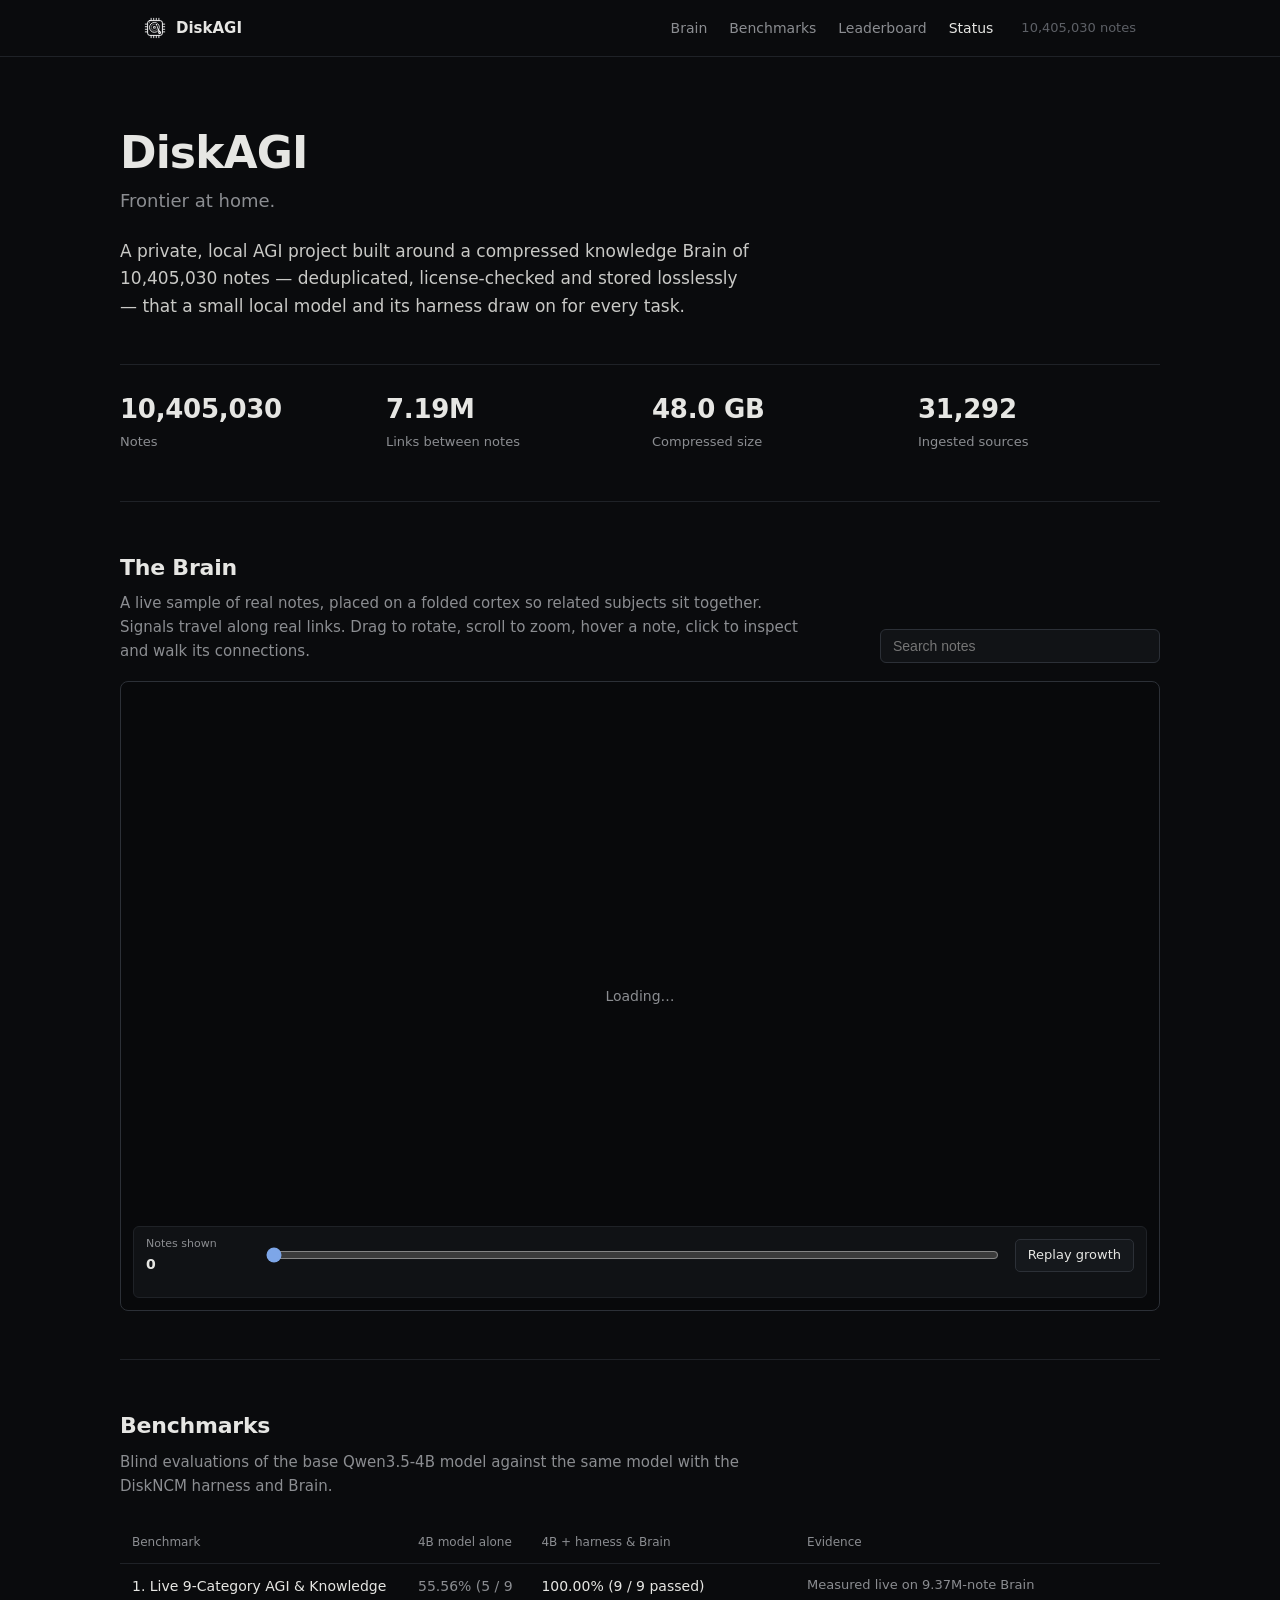
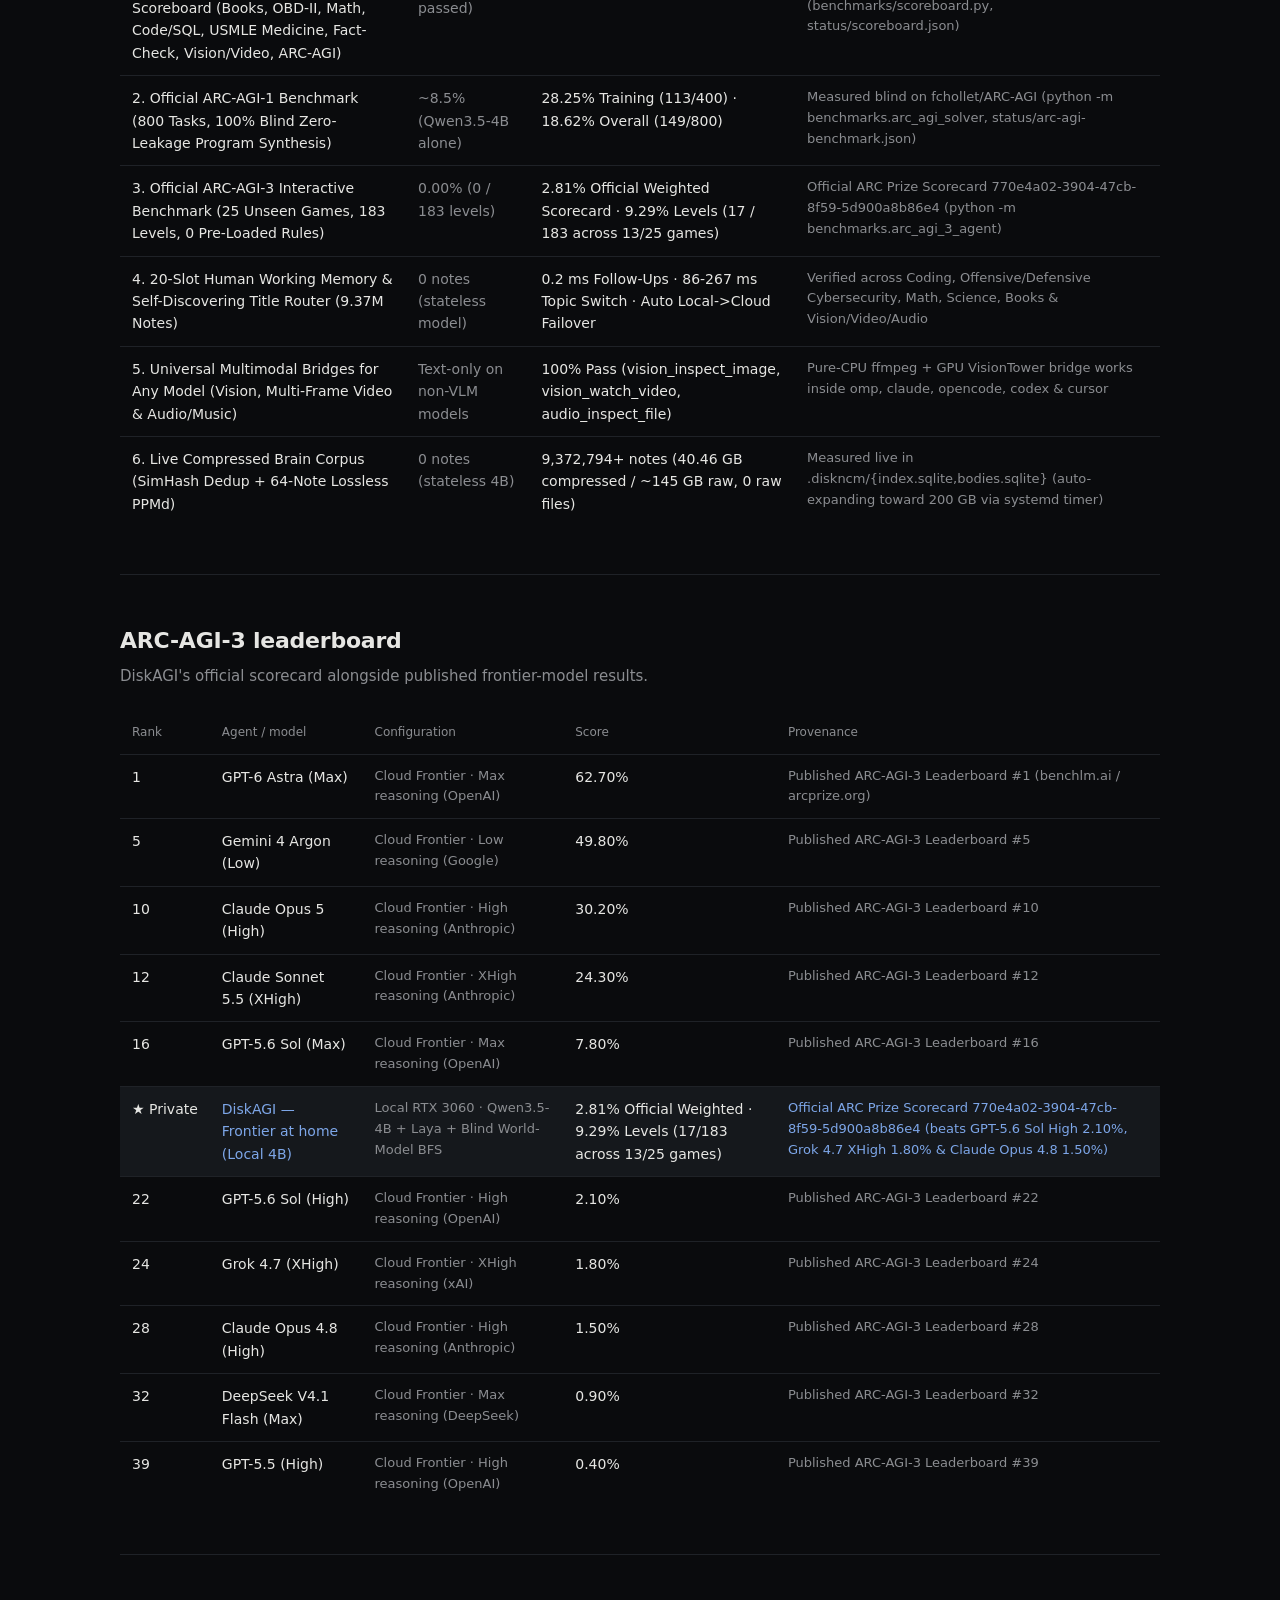
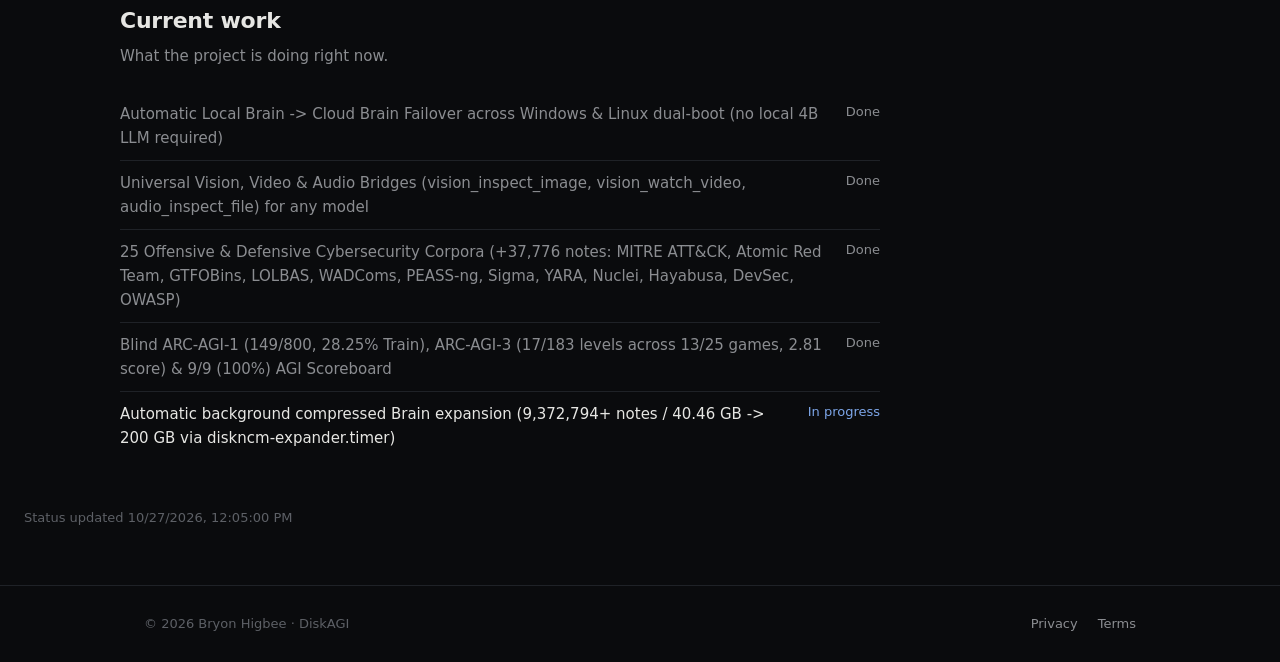
==== commit 32f553ff: "Restrained redesign, animated 3D brain, remove public installers - editorial design: flat surfaces, " ====
--- a/index.html
+++ b/index.html
@@ -3,73 +3,66 @@
 <head>
 <meta charset="utf-8">
 <meta name="viewport" content="width=device-width, initial-scale=1">
-<title>DiskAGI — Frontier at home</title>
-<meta name="description" content="DiskAGI — Frontier at home. A private local AGI project: a 10M+ note compressed Brain, universal MCP plugin and blind benchmark harness.">
+<title>DiskAGI</title>
+<meta name="description" content="DiskAGI — a private local AGI project built around a compressed, deduplicated knowledge Brain.">
 <meta name="robots" content="noindex">
-<meta property="og:title" content="DiskAGI — Frontier at home">
-<meta property="og:description" content="Frontier at home. A private local AGI project.">
+<meta property="og:title" content="DiskAGI">
+<meta property="og:description" content="A private local AGI project.">
 <meta property="og:image" content="https://bryonhigbee.github.io/assets/og.png">
-<meta name="theme-color" content="#050b18">
+<meta name="theme-color" content="#0a0b0d">
 <link rel="icon" type="image/svg+xml" href="assets/diskncm-favicon.svg">
 <link rel="icon" type="image/png" sizes="32x32" href="assets/favicon-32.png">
 <link rel="apple-touch-icon" href="assets/apple-touch-icon.png">
-<link rel="stylesheet" href="style.css?v=2">
-<script type="module" src="brain-graph.js?v=2"></script>
+<link rel="stylesheet" href="style.css?v=3">
+<script type="module" src="brain-graph.js?v=7"></script>
 </head>
 <body>
 <header class="site-header">
   <div class="wrap">
-    <a class="brand" href="index.html"><img src="assets/diskncm-mark.svg" width="30" height="30" alt=""><span>DiskAGI</span></a>
+    <a class="brand" href="index.html"><img src="assets/diskncm-mark.svg" width="22" height="22" alt="">DiskAGI</a>
     <nav class="site-nav" aria-label="Sections">
       <a href="#brain">Brain</a>
       <a href="#benchmarks">Benchmarks</a>
       <a href="#leaderboard">Leaderboard</a>
-      <a href="#plugin">Plugin</a>
-      <a href="privacy.html">Privacy</a>
+      <a href="#todos">Status</a>
     </nav>
-    <span class="live-pill" id="nav-pill"><i></i><span id="nav-notes">…</span> notes · live</span>
+    <span class="live-count"><span id="nav-notes">—</span> notes</span>
   </div>
 </header>
 
 <main>
-  <div class="wrap">
-    <section class="hero">
-      <h1><img src="assets/diskncm-logo.svg" width="840" height="236" alt="DiskAGI"></h1>
-      <p class="tagline">Frontier at home</p>
-      <p class="lead">A compressed <strong id="hero-notes">…</strong>&nbsp;note Brain — deduplicated, licensed and growing in the background toward 200&nbsp;GB — powering <strong>any</strong> AI model or agent harness through one universal MCP plugin.</p>
-      <div class="hero-cta">
-        <a class="btn btn--primary" href="#plugin">Install the plugin</a>
-        <a class="btn" href="#brain">Explore the Brain</a>
-      </div>
-      <div class="stat-strip" role="list" aria-label="Live Brain stats">
-        <div class="stat" role="listitem"><b id="stat-notes">…</b><span>Notes</span></div>
-        <div class="stat" role="listitem"><b id="stat-edges">…</b><span>Edges</span></div>
-        <div class="stat" role="listitem"><b id="stat-bytes">…</b><span>Compressed</span></div>
-        <div class="stat" role="listitem"><b id="stat-sources">…</b><span>Sources</span></div>
-      </div>
-    </section>
-  </div>
+  <section class="hero wrap">
+    <h1>DiskAGI</h1>
+    <p class="tagline">Frontier at home.</p>
+    <p class="lead">A private, local AGI project built around a compressed knowledge Brain of <span id="hero-notes">—</span> notes — deduplicated, license-checked and stored losslessly — that a small local model and its harness draw on for every task.</p>
+    <div class="stats" role="list" aria-label="Brain size">
+      <div class="stat" role="listitem"><b id="stat-notes">—</b><span>Notes</span></div>
+      <div class="stat" role="listitem"><b id="stat-edges">—</b><span>Links between notes</span></div>
+      <div class="stat" role="listitem"><b id="stat-bytes">—</b><span>Compressed size</span></div>
+      <div class="stat" role="listitem"><b id="stat-sources">—</b><span>Ingested sources</span></div>
+    </div>
+  </section>
 
-  <section id="brain" class="brain-section wrap">
+  <section id="brain" class="section wrap">
     <div class="brain-head">
       <div>
-        <h2>The Living Brain — 3D Note Graph</h2>
-        <p>Every dot is a real note sampled from the live index, laid out on a folded cortex that keeps research clusters together. Drag to rotate · scroll to zoom · hover a node · click to inspect · search to fly.</p>
+        <h2>The Brain</h2>
+        <p class="section-sub">A live sample of real notes, placed on a folded cortex so related subjects sit together. Signals travel along real links. Drag to rotate, scroll to zoom, hover a note, click to inspect and walk its connections.</p>
       </div>
       <label class="brain-search">
-        <input id="brain-search" type="search" placeholder="Search notes… (Enter to fly)" aria-label="Search brain notes">
+        <input id="brain-search" type="search" placeholder="Search notes" aria-label="Search notes">
       </label>
     </div>
     <div class="brain-stage" id="brain-stage">
       <canvas id="brain-canvas" aria-label="Interactive 3D graph of the DiskAGI Brain"></canvas>
-      <p class="brain-fallback" id="brain-fallback">Loading the Brain…</p>
+      <p class="brain-fallback" id="brain-fallback">Loading…</p>
       <div class="brain-hud">
-        <div class="brain-legend" id="brain-legend" aria-label="Domains (click to toggle)"></div>
+        <div class="brain-legend" id="brain-legend" aria-label="Subjects (click to toggle)"></div>
         <div class="brain-tip" id="brain-tip" aria-hidden="true"></div>
         <aside class="brain-panel" id="brain-panel" aria-live="polite"></aside>
         <div class="brain-controls">
-          <span class="brain-count"><small>Notes replayed</small><span id="brain-count">0</span></span>
-          <input class="brain-scrub" id="brain-scrub" type="range" min="0" max="1000" value="0" step="1" aria-label="Brain growth timeline">
+          <span class="brain-count"><small>Notes shown</small><span id="brain-count">0</span></span>
+          <input class="brain-scrub" id="brain-scrub" type="range" min="0" max="1000" value="0" step="1" aria-label="Growth timeline">
           <button class="brain-replay" id="brain-replay" type="button">Replay growth</button>
           <p class="brain-scale-note" id="brain-scale-note"></p>
         </div>
@@ -77,94 +70,62 @@
     </div>
   </section>
 
-  <div class="wrap">
-    <section class="card scores-card" id="benchmarks" aria-labelledby="scores-title">
-      <h2 id="scores-title">Genuine Blind Benchmark Scores — Base Qwen3.5-4B vs. DiskAGI (4B + Harness + Brain)</h2>
-      <div class="scores-table-wrap">
-        <table class="scores-table">
-          <thead>
-            <tr>
-              <th scope="col">Capability / Benchmark</th>
-              <th scope="col">4B Model Alone</th>
-              <th scope="col">4B + DiskNCM Harness &amp; Brain</th>
-              <th scope="col">Verification Evidence</th>
-            </tr>
-          </thead>
-          <tbody id="score-list"></tbody>
-        </table>
-      </div>
-    </section>
+  <section id="benchmarks" class="section wrap" aria-labelledby="scores-title">
+    <h2 id="scores-title">Benchmarks</h2>
+    <p class="section-sub">Blind evaluations of the base Qwen3.5-4B model against the same model with the DiskNCM harness and Brain.</p>
+    <div class="table-wrap">
+      <table class="data-table">
+        <thead>
+          <tr>
+            <th scope="col">Benchmark</th>
+            <th scope="col">4B model alone</th>
+            <th scope="col">4B + harness &amp; Brain</th>
+            <th scope="col">Evidence</th>
+          </tr>
+        </thead>
+        <tbody id="score-list"></tbody>
+      </table>
+    </div>
+  </section>
 
-    <section class="card scores-card" id="leaderboard" aria-labelledby="leaderboard-title">
-      <h2 id="leaderboard-title">ARC-AGI-3 Private &amp; Official Leaderboard — DiskAGI (Frontier at home)</h2>
-      <div class="scores-table-wrap">
-        <table class="scores-table">
-          <thead>
-            <tr>
-              <th scope="col">Rank</th>
-              <th scope="col">Agent / Model</th>
-              <th scope="col">Configuration</th>
-              <th scope="col">ARC-AGI-3 Score</th>
-              <th scope="col">Notes / Scorecard Provenance</th>
-            </tr>
-          </thead>
-          <tbody id="leaderboard-list"></tbody>
-        </table>
-      </div>
-    </section>
+  <section id="leaderboard" class="section wrap" aria-labelledby="leaderboard-title">
+    <h2 id="leaderboard-title">ARC-AGI-3 leaderboard</h2>
+    <p class="section-sub">DiskAGI's official scorecard alongside published frontier-model results.</p>
+    <div class="table-wrap">
+      <table class="data-table">
+        <thead>
+          <tr>
+            <th scope="col">Rank</th>
+            <th scope="col">Agent / model</th>
+            <th scope="col">Configuration</th>
+            <th scope="col">Score</th>
+            <th scope="col">Provenance</th>
+          </tr>
+        </thead>
+        <tbody id="leaderboard-list"></tbody>
+      </table>
+    </div>
+  </section>
 
-    <section class="card scores-card" id="plugin" aria-labelledby="plugin-title">
-      <h2 id="plugin-title">Universal MCP Plugin — One-Command Setup for omp, Claude Code, OpenCode, Codex, Cursor, Windsurf &amp; Zed</h2>
-      <p style="margin:0 0 16px;color:var(--muted);font-size:15px;">Works on <strong>Windows &amp; Linux dual-boot</strong> with <strong>any model</strong> (no local GPU model required). Automatic <strong>Local Brain → Cloud Brain failover</strong>, <strong>Laya System-1 + 16-Domain &amp; 844-DevDocs routing</strong>, <strong>20-Slot Human Working Memory</strong> (<code>&lt;1&nbsp;ms</code> follow-ups), and pure-CPU <strong>Vision, Video &amp; Audio Bridges</strong>.</p>
-      <div class="scores-table-wrap">
-        <table class="scores-table">
-          <thead>
-            <tr>
-              <th scope="col">Platform / Package</th>
-              <th scope="col">Direct Download</th>
-              <th scope="col">One-Line Terminal Command</th>
-            </tr>
-          </thead>
-          <tbody>
-            <tr class="score-row">
-              <td class="score-name">Windows 64-Bit Installer (<code>.exe</code>)</td>
-              <td class="score-full"><a href="releases/DiskAGI-MCP-Setup-Windows-x64.exe" download><span class="chip chip--result">DiskAGI-MCP-Setup-Windows-x64.exe</span></a></td>
-              <td class="score-evidence"><code>irm https://bryonhigbee.github.io/install.ps1 | iex</code> <button class="copy-btn" type="button" data-copy="irm https://bryonhigbee.github.io/install.ps1 | iex">Copy</button></td>
-            </tr>
-            <tr class="score-row">
-              <td class="score-name">Linux x86_64 AppImage (<code>.AppImage</code>)</td>
-              <td class="score-full"><a href="releases/DiskAGI-MCP-Setup-x86_64.AppImage" download><span class="chip chip--result">DiskAGI-MCP-Setup-x86_64.AppImage</span></a></td>
-              <td class="score-evidence"><code>curl -fsSL https://bryonhigbee.github.io/install.sh | sh</code> <button class="copy-btn" type="button" data-copy="curl -fsSL https://bryonhigbee.github.io/install.sh | sh">Copy</button></td>
-            </tr>
-            <tr class="score-row">
-              <td class="score-name">Complete Portable Source Bundle (<code>.zip</code>)</td>
-              <td class="score-full"><a href="releases/diskagi-mcp-sources.zip" download><span class="chip chip--done">diskagi-mcp-sources.zip</span></a></td>
-              <td class="score-evidence">Includes <code>diskagi_mcp_standalone.py</code>, <code>setup_harnesses.py</code>, C launchers &amp; build script</td>
-            </tr>
-          </tbody>
-        </table>
-      </div>
-    </section>
-
-    <div class="board">
-      <section class="card" id="todo-card" aria-labelledby="todos-title">
-        <h2 id="todos-title">Current to-dos</h2>
-        <ul id="todo-list" class="todo-list"></ul>
-      </section>
+  <section id="todos" class="section wrap" aria-labelledby="todos-title">
+    <div id="todo-card">
+      <h2 id="todos-title">Current work</h2>
+      <p class="section-sub">What the project is doing right now.</p>
+      <ul id="todo-list" class="todo-list"></ul>
     </div>
-    <p id="status-updated" class="status-updated"></p>
-  </div>
+  </section>
+  <p id="status-updated" class="status-updated wrap"></p>
 </main>
 
 <footer class="site-footer">
   <div class="wrap">
-    <span>&copy; 2026 Bryon Higbee · DiskAGI — Frontier at home</span>
+    <span>&copy; 2026 Bryon Higbee · DiskAGI</span>
     <nav aria-label="Legal">
-      <a href="privacy.html">Privacy Policy</a>
-      <a href="terms.html">Terms of Service</a>
+      <a href="privacy.html">Privacy</a>
+      <a href="terms.html">Terms</a>
     </nav>
   </div>
 </footer>
-<script src="status.js?v=2" defer></script>
+<script src="status.js?v=3" defer></script>
 </body>
 </html>
--- a/style.css
+++ b/style.css
@@ -1,21 +1,18 @@
-/* DiskAGI — Frontier at home. Overhauled 2026-10. */
+/* DiskAGI — restrained editorial design. Flat surfaces, hairlines, one accent. */
 :root {
-  --bg: #050b18;
-  --surface: #0b1730;
-  --surface-2: #0e1d3d;
-  --border: rgba(120, 170, 255, 0.16);
-  --border-strong: rgba(120, 170, 255, 0.34);
-  --accent: #3b82f6;
-  --accent-2: #60a5fa;
-  --accent-3: #22d3ee;
-  --good: #34d399;
-  --warn: #fbbf24;
-  --glow: rgba(96, 165, 250, 0.45);
-  --fg: #e6f0ff;
-  --muted: #8aa0c0;
-  --max: 1120px;
-  --radius: 18px;
-  --mono: ui-monospace, "JetBrains Mono", "Cascadia Code", "SF Mono", Menlo, Consolas, monospace;
+  --bg: #0a0b0d;
+  --surface: #111316;
+  --surface-2: #15181c;
+  --line: #1f2227;
+  --line-strong: #2c3037;
+  --text: #e6e6e3;
+  --muted: #8b8d91;
+  --faint: #5d6066;
+  --accent: #7da6e8;
+  --good: #7fbf9a;
+  --warn: #d9b26f;
+  --max: 1040px;
+  --mono: ui-monospace, "JetBrains Mono", "SF Mono", Menlo, Consolas, monospace;
 }
 
 * { box-sizing: border-box; }
@@ -27,310 +24,186 @@
   display: flex;
   flex-direction: column;
   background: var(--bg);
-  color: var(--fg);
-  font: 16.5px/1.65 system-ui, -apple-system, "Segoe UI", Roboto, sans-serif;
+  color: var(--text);
+  font: 16px/1.6 system-ui, -apple-system, "Segoe UI", Roboto, sans-serif;
   -webkit-font-smoothing: antialiased;
-  background-image:
-    radial-gradient(ellipse 90% 46% at 50% -6%, rgba(59, 130, 246, 0.20), transparent 68%),
-    radial-gradient(ellipse 42% 30% at 82% 4%, rgba(34, 211, 238, 0.10), transparent 70%),
-    linear-gradient(rgba(120, 170, 255, 0.045) 1px, transparent 1px),
-    linear-gradient(90deg, rgba(120, 170, 255, 0.045) 1px, transparent 1px);
-  background-size: 100% 100%, 100% 100%, 48px 48px, 48px 48px;
-  background-position: 0 0, 0 0, -1px -1px, -1px -1px;
-  background-attachment: fixed;
-}
-body::before {
-  content: "";
-  position: fixed;
-  inset: 0;
-  pointer-events: none;
-  background: radial-gradient(ellipse at 50% 26%, transparent 30%, var(--bg) 92%);
-  z-index: -1;
-}
-
-a { color: var(--accent-2); text-decoration-color: rgba(96, 165, 250, 0.4); text-underline-offset: 3px; }
-a:hover { color: var(--fg); text-decoration-color: var(--fg); }
-code { font-family: var(--mono); font-size: 0.86em; background: rgba(96, 165, 250, 0.09); border: 1px solid rgba(96, 165, 250, 0.16); padding: 1px 6px; border-radius: 6px; }
+}
+
+a { color: var(--accent); text-decoration: none; }
+a:hover { text-decoration: underline; text-underline-offset: 3px; }
+code { font-family: var(--mono); font-size: 0.88em; color: var(--text); }
 
 .wrap { max-width: var(--max); margin: 0 auto; padding: 0 24px; }
+main { flex: 1; width: 100%; }
 
 /* ---------- header ---------- */
-.site-header {
-  position: sticky;
-  top: 0;
-  z-index: 40;
-  background: rgba(5, 11, 24, 0.72);
-  backdrop-filter: blur(12px);
-  border-bottom: 1px solid var(--border);
-}
-.site-header .wrap { display: flex; align-items: center; gap: 24px; height: 62px; }
-.brand { display: flex; align-items: center; gap: 11px; color: var(--fg); text-decoration: none; margin-right: auto; }
-.brand img { width: 30px; height: 30px; filter: drop-shadow(0 0 8px var(--glow)); }
-.brand span { font-weight: 650; letter-spacing: 0.14em; font-size: 15px; }
+.site-header { border-bottom: 1px solid var(--line); }
+.site-header .wrap { display: flex; align-items: center; gap: 28px; height: 56px; }
+.brand { display: flex; align-items: center; gap: 10px; color: var(--text); margin-right: auto; font-weight: 600; font-size: 15px; }
+.brand:hover { text-decoration: none; }
+.brand img { width: 22px; height: 22px; }
 .site-nav { display: flex; gap: 22px; }
-.site-nav a { text-decoration: none; color: var(--muted); font-size: 12px; letter-spacing: 0.18em; text-transform: uppercase; }
-.site-nav a:hover { color: var(--fg); }
-.live-pill {
-  display: inline-flex; align-items: center; gap: 8px;
-  padding: 5px 13px; border: 1px solid var(--border-strong); border-radius: 999px;
-  font-size: 12px; letter-spacing: 0.06em; color: var(--accent-2);
-  background: rgba(59, 130, 246, 0.10); white-space: nowrap;
-  font-variant-numeric: tabular-nums;
-}
-.live-pill i {
-  width: 7px; height: 7px; border-radius: 50%; background: var(--good);
-  box-shadow: 0 0 9px var(--good); animation: blink 2.2s ease-in-out infinite;
-}
-@keyframes blink { 0%, 100% { opacity: 1; } 50% { opacity: 0.45; } }
-
-main { flex: 1; width: 100%; }
+.site-nav a { color: var(--muted); font-size: 14px; }
+.site-nav a:hover, .site-nav a[aria-current] { color: var(--text); text-decoration: none; }
+.live-count { font-size: 13px; color: var(--faint); font-variant-numeric: tabular-nums; white-space: nowrap; }
 
 /* ---------- hero ---------- */
-.hero { text-align: center; padding: 78px 0 42px; }
-.hero h1 { margin: 0; line-height: 0; }
-.hero h1 img { width: min(520px, 84vw); height: auto; filter: drop-shadow(0 0 26px rgba(96, 165, 250, 0.32)); animation: pulse 6s ease-in-out infinite; }
-@keyframes pulse {
-  0%, 100% { filter: drop-shadow(0 0 16px rgba(96, 165, 250, 0.22)); }
-  50% { filter: drop-shadow(0 0 34px var(--glow)); }
-}
-.tagline { margin: 26px 0 0; font-size: 14px; letter-spacing: 0.34em; text-transform: uppercase; color: var(--accent-2); }
-.lead { max-width: 660px; margin: 18px auto 0; color: var(--muted); font-size: 17.5px; }
-.lead strong { color: var(--fg); }
-.hero-cta { display: flex; gap: 14px; justify-content: center; margin-top: 30px; flex-wrap: wrap; }
-.btn {
-  display: inline-flex; align-items: center; gap: 9px;
-  padding: 11px 22px; border-radius: 12px; border: 1px solid var(--border-strong);
-  font-size: 14px; font-weight: 600; letter-spacing: 0.04em; text-decoration: none;
-  color: var(--fg); background: rgba(96, 165, 250, 0.08); transition: 0.18s ease;
-}
-.btn:hover { border-color: var(--accent-2); background: rgba(96, 165, 250, 0.16); transform: translateY(-1px); }
-.btn--primary {
-  background: linear-gradient(135deg, var(--accent), var(--accent-3));
-  border-color: transparent; color: #fff; box-shadow: 0 8px 26px -10px var(--glow);
-}
-.btn--primary:hover { filter: brightness(1.1); background: linear-gradient(135deg, var(--accent), var(--accent-3)); }
-
-.stat-strip {
-  display: grid; grid-template-columns: repeat(4, 1fr);
-  max-width: 880px; margin: 44px auto 0;
-  border: 1px solid var(--border); border-radius: var(--radius);
-  background: linear-gradient(180deg, rgba(14, 29, 61, 0.72), rgba(11, 23, 48, 0.5));
-  overflow: hidden;
-}
-.stat { padding: 20px 12px 17px; text-align: center; position: relative; }
-.stat + .stat::before { content: ""; position: absolute; left: 0; top: 22%; bottom: 22%; width: 1px; background: var(--border); }
-.stat b {
-  display: block; font-size: clamp(21px, 3.4vw, 30px); font-weight: 700; letter-spacing: 0.01em;
-  font-variant-numeric: tabular-nums;
-  background: linear-gradient(180deg, #fff, #9ec5ff);
-  -webkit-background-clip: text; background-clip: text; color: transparent;
-}
-.stat span { display: block; margin-top: 3px; font-size: 11px; letter-spacing: 0.22em; text-transform: uppercase; color: var(--muted); }
-
-/* ---------- brain section ---------- */
-.brain-section { margin: 54px 0 8px; }
-.brain-head { display: flex; align-items: flex-end; justify-content: space-between; gap: 20px; flex-wrap: wrap; margin-bottom: 16px; }
-.brain-head p { margin: 8px 0 0; color: var(--muted); max-width: 620px; font-size: 15px; }
-.brain-search { position: relative; }
+.hero { padding: 72px 0 48px; }
+.hero h1 { margin: 0; font-size: 44px; line-height: 1.1; font-weight: 650; letter-spacing: -0.02em; }
+.hero .tagline { margin: 10px 0 0; font-size: 18px; color: var(--muted); }
+.lead { max-width: 640px; margin: 22px 0 0; font-size: 17px; color: #c9c9c6; }
+.stats { display: grid; grid-template-columns: repeat(4, minmax(0, 1fr)); gap: 24px; margin-top: 44px; padding-top: 24px; border-top: 1px solid var(--line); }
+.stat b { display: block; font-size: 26px; font-weight: 600; font-variant-numeric: tabular-nums; letter-spacing: -0.01em; }
+.stat span { display: block; margin-top: 2px; font-size: 13px; color: var(--muted); }
+
+/* ---------- sections ---------- */
+.section { padding: 48px 0; border-top: 1px solid var(--line); scroll-margin-top: 16px; }
+.section h2 { margin: 0 0 6px; font-size: 22px; font-weight: 600; letter-spacing: -0.01em; }
+.section-sub { margin: 0 0 24px; color: var(--muted); font-size: 15px; max-width: 680px; }
+[hidden] { display: none !important; }
+
+/* ---------- brain ---------- */
+.brain-head { display: flex; align-items: flex-end; justify-content: space-between; gap: 20px; flex-wrap: wrap; margin-bottom: 18px; }
+.brain-head .section-sub { margin-bottom: 0; }
 .brain-search input {
-  width: 300px; max-width: 76vw; padding: 10px 14px 10px 38px;
-  background: rgba(11, 23, 48, 0.85); border: 1px solid var(--border-strong);
-  border-radius: 12px; color: var(--fg); font-size: 14px; outline: none;
-}
-.brain-search input:focus { border-color: var(--accent-2); box-shadow: 0 0 0 3px rgba(96, 165, 250, 0.15); }
-.brain-search::before { content: "⌕"; position: absolute; left: 13px; top: 50%; translate: 0 -50%; color: var(--muted); font-size: 17px; }
-.brain-search input[data-hit="0"] { border-color: rgba(251, 191, 119, 0.6); }
-.brain-search input[data-hit="1"] { border-color: rgba(52, 211, 153, 0.55); }
+  width: 280px; max-width: 80vw; padding: 8px 12px;
+  background: var(--surface); border: 1px solid var(--line-strong); border-radius: 6px;
+  color: var(--text); font-size: 14px; outline: none;
+}
+.brain-search input:focus { border-color: var(--accent); }
+.brain-search input[data-hit="0"] { border-color: var(--warn); }
+.brain-search input[data-hit="1"] { border-color: var(--good); }
 
 .brain-stage {
   position: relative;
-  height: min(72vh, 720px);
+  height: min(70vh, 680px);
   min-height: 420px;
-  border: 1px solid var(--border-strong);
-  border-radius: calc(var(--radius) + 4px);
+  border: 1px solid var(--line-strong);
+  border-radius: 8px;
   overflow: hidden;
-  background:
-    radial-gradient(ellipse 60% 46% at 50% 42%, rgba(59, 130, 246, 0.14), transparent 72%),
-    linear-gradient(180deg, #071026, #050b18);
-  box-shadow: 0 30px 90px -40px rgba(59, 130, 246, 0.5), inset 0 0 90px rgba(5, 11, 24, 0.6);
+  background: #08090b;
   touch-action: none;
 }
 #brain-canvas { width: 100%; height: 100%; display: block; cursor: grab; }
 #brain-canvas:active { cursor: grabbing; }
-.brain-fallback {
-  position: absolute; inset: 0; display: grid; place-items: center;
-  color: var(--muted); font-size: 15px; padding: 24px; text-align: center;
-}
+.brain-fallback { position: absolute; inset: 0; display: grid; place-items: center; color: var(--muted); font-size: 14px; padding: 24px; text-align: center; }
 
 .brain-hud { position: absolute; inset: 0; pointer-events: none; }
 .brain-hud > * { pointer-events: auto; }
 
 .brain-tip {
-  position: absolute; z-index: 5; pointer-events: none; opacity: 0; transition: opacity 0.12s;
-  max-width: 280px; padding: 9px 12px; border-radius: 10px;
-  background: rgba(7, 14, 32, 0.94); border: 1px solid var(--border-strong);
-  box-shadow: 0 10px 30px -12px rgba(0, 0, 0, 0.7);
+  position: absolute; z-index: 5; pointer-events: none; opacity: 0; transition: opacity 0.1s;
+  max-width: 280px; padding: 8px 10px; border-radius: 6px;
+  background: var(--surface); border: 1px solid var(--line-strong);
   font-size: 13px; line-height: 1.45;
 }
-.brain-tip strong { display: block; font-size: 13.5px; }
+.brain-tip strong { display: block; font-weight: 600; }
 .brain-tip span { color: var(--muted); font-size: 12px; }
 
 .brain-legend {
-  position: absolute; top: 14px; left: 14px; z-index: 4;
-  display: flex; flex-wrap: wrap; gap: 6px; max-width: min(58%, 560px);
-  max-height: 46%; overflow: auto; padding: 2px;
-  scrollbar-width: thin;
+  position: absolute; top: 12px; left: 12px; z-index: 4;
+  display: flex; flex-wrap: wrap; gap: 4px; max-width: min(58%, 540px);
+  max-height: 46%; overflow: auto;
 }
 .legend-item {
-  display: inline-flex; align-items: center; gap: 7px;
-  padding: 4px 10px; border-radius: 999px; cursor: pointer;
-  background: rgba(7, 14, 32, 0.82); border: 1px solid var(--border);
-  color: #c9d8f2; font-size: 11.5px; letter-spacing: 0.02em;
-  transition: 0.15s;
-}
-.legend-item:hover { border-color: var(--border-strong); }
-.legend-item--off { opacity: 0.38; }
-.legend-dot { width: 8px; height: 8px; border-radius: 50%; flex: none; box-shadow: 0 0 7px currentColor; }
-.legend-count { color: var(--muted); font-variant-numeric: tabular-nums; font-size: 10.5px; }
+  display: inline-flex; align-items: center; gap: 6px;
+  padding: 3px 8px; border-radius: 4px; cursor: pointer;
+  background: rgba(17, 19, 22, 0.9); border: 1px solid var(--line);
+  color: #c4c5c2; font: inherit; font-size: 12px;
+}
+.legend-item:hover { border-color: var(--line-strong); }
+.legend-item--off { opacity: 0.35; }
+.legend-dot { width: 7px; height: 7px; border-radius: 50%; flex: none; }
+.legend-count { color: var(--faint); font-variant-numeric: tabular-nums; font-size: 11px; }
 
 .brain-panel {
-  position: absolute; right: 14px; top: 14px; z-index: 6;
-  width: 300px; max-width: 82%;
-  background: rgba(7, 14, 32, 0.94); border: 1px solid var(--border-strong);
-  border-radius: 14px; padding: 16px 18px;
-  box-shadow: 0 18px 50px -18px rgba(0, 0, 0, 0.8);
-  opacity: 0; translate: 8px -4px; visibility: hidden; transition: 0.18s ease;
-}
-.brain-panel.open { opacity: 1; translate: 0 0; visibility: visible; }
-.brain-panel h3 { margin: 8px 0 12px; font-size: 16px; line-height: 1.4; }
-.brain-panel-domain { display: inline-flex; align-items: center; gap: 8px; font-size: 11px; letter-spacing: 0.16em; text-transform: uppercase; color: var(--accent-2); }
-.brain-panel-domain i { width: 9px; height: 9px; border-radius: 50%; box-shadow: 0 0 8px currentColor; }
-.brain-panel dl { margin: 0; display: grid; gap: 7px; }
+  position: absolute; right: 12px; top: 12px; z-index: 6;
+  width: 300px; max-width: 82%; max-height: calc(100% - 96px); overflow: auto;
+  background: var(--surface); border: 1px solid var(--line-strong);
+  border-radius: 8px; padding: 14px 16px;
+  opacity: 0; visibility: hidden; transition: opacity 0.12s;
+}
+.brain-panel.open { opacity: 1; visibility: visible; }
+.brain-panel h3 { margin: 6px 0 12px; font-size: 15px; font-weight: 600; line-height: 1.4; }
+.brain-panel-domain { display: inline-flex; align-items: center; gap: 7px; font-size: 12px; color: var(--muted); }
+.brain-panel-domain i { width: 8px; height: 8px; border-radius: 50%; }
+.brain-panel dl { margin: 0; display: grid; gap: 6px; }
 .brain-panel dl div { display: flex; justify-content: space-between; gap: 14px; font-size: 13px; }
 .brain-panel dt { color: var(--muted); }
 .brain-panel dd { margin: 0; text-align: right; font-variant-numeric: tabular-nums; }
-.brain-panel-close {
-  position: absolute; top: 8px; right: 10px; border: 0; background: none;
-  color: var(--muted); font-size: 20px; cursor: pointer; line-height: 1; padding: 4px;
-}
-.brain-panel-close:hover { color: var(--fg); }
+.brain-panel-close { position: absolute; top: 6px; right: 8px; border: 0; background: none; color: var(--muted); font-size: 18px; cursor: pointer; padding: 4px; }
+.brain-panel-close:hover { color: var(--text); }
+.neighbors { margin: 14px 0 0; padding: 12px 0 0; border-top: 1px solid var(--line); }
+.neighbors h4 { margin: 0 0 6px; font-size: 12px; font-weight: 500; color: var(--muted); }
+.neighbor {
+  display: block; width: 100%; text-align: left; padding: 5px 0; border: 0; background: none;
+  color: var(--text); font: inherit; font-size: 13px; cursor: pointer; line-height: 1.35;
+}
+.neighbor:hover { color: var(--accent); }
 
 .brain-controls {
-  position: absolute; left: 14px; right: 14px; bottom: 14px; z-index: 4;
+  position: absolute; left: 12px; right: 12px; bottom: 12px; z-index: 4;
   display: flex; align-items: center; gap: 14px; flex-wrap: wrap;
-  padding: 10px 14px; border-radius: 12px;
-  background: rgba(7, 14, 32, 0.82); border: 1px solid var(--border);
-  backdrop-filter: blur(8px);
-}
-.brain-count { font-size: 15px; font-weight: 700; font-variant-numeric: tabular-nums; color: var(--fg); min-width: 110px; }
-.brain-count small { display: block; font-size: 10px; font-weight: 600; letter-spacing: 0.2em; text-transform: uppercase; color: var(--muted); }
-.brain-scrub { flex: 1; min-width: 160px; appearance: none; height: 4px; border-radius: 2px; background: linear-gradient(90deg, var(--accent), var(--accent-3)); outline: none; cursor: pointer; }
-.brain-scrub::-webkit-slider-thumb { appearance: none; width: 15px; height: 15px; border-radius: 50%; background: #fff; box-shadow: 0 0 12px var(--glow); border: none; }
-.brain-scrub::-moz-range-thumb { width: 15px; height: 15px; border-radius: 50%; background: #fff; box-shadow: 0 0 12px var(--glow); border: none; }
-.brain-scale-note { flex-basis: 100%; margin: 0; font-size: 11.5px; color: var(--muted); font-variant-numeric: tabular-nums; }
+  padding: 8px 12px; border-radius: 6px;
+  background: rgba(17, 19, 22, 0.92); border: 1px solid var(--line);
+}
+.brain-count { font-size: 14px; font-weight: 600; font-variant-numeric: tabular-nums; min-width: 104px; }
+.brain-count small { display: block; font-size: 11px; font-weight: 400; color: var(--muted); }
+.brain-scrub { flex: 1; min-width: 160px; accent-color: var(--accent); cursor: pointer; }
+.brain-scale-note { flex-basis: 100%; margin: 0; font-size: 12px; color: var(--faint); font-variant-numeric: tabular-nums; }
 .brain-replay {
-  padding: 7px 14px; border-radius: 9px; border: 1px solid var(--border-strong);
-  background: rgba(96, 165, 250, 0.1); color: var(--fg); font-size: 12px;
-  letter-spacing: 0.08em; text-transform: uppercase; cursor: pointer; font-weight: 600;
-}
-.brain-replay:hover { background: rgba(96, 165, 250, 0.2); }
-
-/* ---------- cards & tables ---------- */
-.card {
-  background: linear-gradient(180deg, rgba(14, 29, 61, 0.85), rgba(11, 23, 48, 0.62));
-  border: 1px solid var(--border);
-  border-radius: var(--radius);
-  padding: 26px 26px 20px;
-  box-shadow: 0 24px 70px -34px rgba(59, 130, 246, 0.4);
-  scroll-margin-top: 84px;
-}
-.card[hidden] { display: none; }
-.scores-card { margin-bottom: 22px; }
-.board { display: grid; grid-template-columns: minmax(0, 640px); justify-content: center; gap: 22px; align-items: start; }
-
-h2 {
-  margin: 0 0 18px; font-size: 12.5px; font-weight: 650;
-  letter-spacing: 0.3em; text-transform: uppercase; color: var(--muted);
-}
-h2::before {
-  content: ""; display: inline-block; width: 7px; height: 7px; margin: 0 11px 2px 0;
-  border-radius: 50%; background: var(--accent-2); box-shadow: 0 0 9px var(--glow);
-}
-
-.scores-table-wrap { overflow-x: auto; }
-.scores-table { width: 100%; border-collapse: collapse; font-size: 14.5px; }
-.scores-table th, .scores-table td { text-align: left; padding: 12px 13px; border-bottom: 1px solid rgba(120, 170, 255, 0.1); vertical-align: middle; }
-.scores-table tbody tr { transition: background 0.15s; }
-.scores-table tbody tr:hover { background: rgba(96, 165, 250, 0.06); }
-.scores-table th { font-size: 10.5px; font-weight: 650; letter-spacing: 0.18em; text-transform: uppercase; color: var(--muted); }
-.scores-table tr:last-child td { border-bottom: 0; }
-.score-name { font-weight: 600; color: var(--fg); }
-.score-base { color: var(--muted); font-variant-numeric: tabular-nums; }
-.score-full { font-variant-numeric: tabular-nums; white-space: nowrap; }
-.score-evidence { font-size: 12.5px; color: var(--muted); }
-.score-row--highlight td {
-  background: linear-gradient(90deg, rgba(59, 130, 246, 0.16), rgba(34, 211, 238, 0.07));
-  border-top: 1px solid rgba(96, 165, 250, 0.5);
-  border-bottom: 1px solid rgba(96, 165, 250, 0.5);
-}
-
-.chip {
-  display: inline-block; padding: 3px 11px; border: 1px solid var(--border);
-  border-radius: 999px; font-size: 11px; font-weight: 600; letter-spacing: 0.1em;
-  text-transform: uppercase; color: var(--muted); white-space: nowrap;
-}
-.chip--result { color: #fff; border-color: rgba(96, 165, 250, 0.55); background: linear-gradient(135deg, rgba(59, 130, 246, 0.28), rgba(34, 211, 238, 0.18)); box-shadow: 0 0 12px -3px var(--glow); }
-.chip--done { color: var(--accent-2); border-color: rgba(96, 165, 250, 0.3); }
-.chip--todo { color: var(--muted); }
-.chip--doing { color: #fff; border-color: rgba(96, 165, 250, 0.6); background: rgba(59, 130, 246, 0.22); box-shadow: 0 0 10px -2px var(--glow); }
-.chip--blocked { color: var(--warn); border-color: rgba(251, 191, 119, 0.45); background: rgba(251, 191, 119, 0.08); }
-
-.copy-btn {
-  border: 1px solid var(--border); background: rgba(96, 165, 250, 0.08); color: var(--muted);
-  border-radius: 7px; padding: 3px 9px; font-size: 11px; cursor: pointer; letter-spacing: 0.06em;
-}
-.copy-btn:hover { color: var(--fg); border-color: var(--border-strong); }
+  padding: 5px 12px; border-radius: 5px; border: 1px solid var(--line-strong);
+  background: var(--surface-2); color: var(--text); font: inherit; font-size: 13px; cursor: pointer;
+}
+.brain-replay:hover { border-color: var(--muted); }
+
+/* ---------- tables ---------- */
+.table-wrap { overflow-x: auto; }
+.data-table { width: 100%; border-collapse: collapse; font-size: 14px; }
+.data-table th, .data-table td { text-align: left; padding: 11px 12px; border-bottom: 1px solid var(--line); vertical-align: top; }
+.data-table th { font-size: 12px; font-weight: 500; color: var(--muted); }
+.data-table tr:last-child td { border-bottom: 0; }
+.data-table .name { font-weight: 500; }
+.data-table .num { font-variant-numeric: tabular-nums; white-space: nowrap; }
+.data-table .base { color: var(--muted); font-variant-numeric: tabular-nums; }
+.data-table .result { color: var(--text); font-weight: 500; font-variant-numeric: tabular-nums; }
+.data-table .evidence { font-size: 13px; color: var(--muted); }
+.data-table tr.mine td { background: var(--surface-2); }
+.data-table tr.mine .name { color: var(--accent); }
 
 /* ---------- to-dos ---------- */
-.todo-list { list-style: none; margin: 0; padding: 0; }
-.todo { display: flex; align-items: center; justify-content: space-between; gap: 14px; padding: 11px 0; border-bottom: 1px solid rgba(120, 170, 255, 0.1); font-size: 14.5px; }
+.todo-list { list-style: none; margin: 0; padding: 0; max-width: 760px; }
+.todo { display: flex; justify-content: space-between; gap: 16px; padding: 10px 0; border-bottom: 1px solid var(--line); font-size: 15px; }
 .todo:last-child { border-bottom: 0; }
 .todo-title { min-width: 0; }
-.todo--done .todo-title { color: var(--muted); text-decoration: line-through; text-decoration-color: rgba(138, 160, 192, 0.5); }
+.todo-state { flex: none; font-size: 13px; color: var(--muted); }
+.todo--done .todo-title { color: var(--muted); }
+.todo--doing .todo-state { color: var(--accent); }
+.todo--blocked .todo-state { color: var(--warn); }
 .todo--empty { color: var(--muted); }
 
-.status-updated { margin: 18px 0 64px; text-align: center; font-size: 12.5px; color: var(--muted); }
+.status-updated { margin: 0 0 56px; font-size: 13px; color: var(--faint); }
 
 /* ---------- legal & footer ---------- */
-.doc { max-width: 720px; padding: 64px 24px 90px; margin: 0 auto; }
-.doc h1 { font-size: 32px; letter-spacing: 0.06em; text-transform: uppercase; margin: 0 0 8px; }
-.doc .updated { color: var(--muted); margin: 0 0 38px; }
-.doc h2 { margin: 42px 0 12px; }
-.doc p, .doc li { color: #c6d4ea; }
-
-.site-footer { border-top: 1px solid var(--border); padding: 34px 0; color: var(--muted); font-size: 13.5px; }
-.site-footer .wrap { display: flex; flex-wrap: wrap; gap: 14px 30px; justify-content: space-between; align-items: center; }
-.site-footer nav { display: flex; gap: 22px; }
-.site-footer a { color: var(--muted); text-decoration: none; }
-.site-footer a:hover { color: var(--fg); }
-
-@media (prefers-reduced-motion: reduce) {
-  .hero h1 img, .live-pill i { animation: none; }
-  html { scroll-behavior: auto; }
-}
-
-@media (max-width: 940px) {
-  .site-nav { display: none; }
-}
-@media (max-width: 720px) {
-  .stat-strip { grid-template-columns: repeat(2, 1fr); }
-  .stat:nth-child(3)::before { display: none; }
-  .stat { border-top: 1px solid var(--border); }
-  .stat:nth-child(-n+2) { border-top: 0; }
+.doc { max-width: 720px; padding: 56px 24px 88px; margin: 0 auto; }
+.doc h1 { font-size: 32px; font-weight: 650; letter-spacing: -0.02em; margin: 0 0 6px; }
+.doc .updated { color: var(--muted); margin: 0 0 36px; }
+.doc h2 { margin: 36px 0 10px; font-size: 19px; font-weight: 600; }
+.doc p, .doc li { color: #c9c9c6; }
+
+.site-footer { border-top: 1px solid var(--line); padding: 28px 0; color: var(--faint); font-size: 13px; }
+.site-footer .wrap { display: flex; flex-wrap: wrap; gap: 12px 28px; justify-content: space-between; align-items: center; }
+.site-footer nav { display: flex; gap: 20px; }
+.site-footer a { color: var(--muted); }
+
+@media (prefers-reduced-motion: reduce) { html { scroll-behavior: auto; } }
+@media (max-width: 860px) { .site-nav { display: none; } }
+@media (max-width: 680px) {
+  .stats { grid-template-columns: repeat(2, minmax(0, 1fr)); }
+  .hero { padding: 48px 0 36px; }
+  .hero h1 { font-size: 36px; }
   .brain-stage { height: 62vh; min-height: 380px; }
-  .brain-legend { max-width: calc(100% - 28px); max-height: 34%; }
-  .brain-panel { width: calc(100% - 28px); }
-  .card { padding: 20px 16px 14px; border-radius: 15px; }
-  .hero { padding: 52px 0 34px; }
-  .live-pill { display: none; }
-}
+  .brain-legend { max-width: calc(100% - 24px); max-height: 34%; }
+  .brain-panel { width: calc(100% - 24px); }
+  .live-count { display: none; }
+}
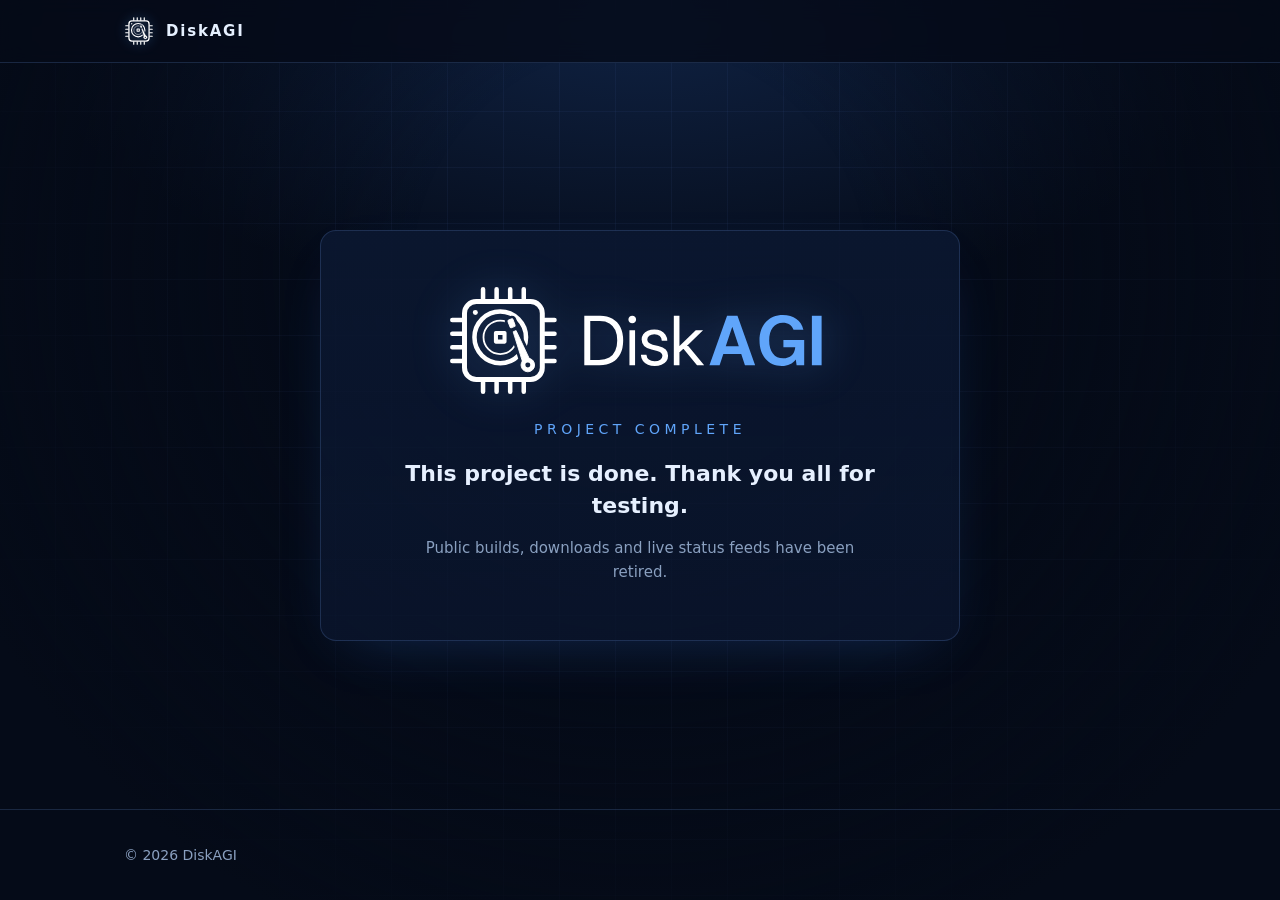
==== commit 71d840eb: "Close out public site: project is done, thank you all for testing" ====
--- a/index.html
+++ b/index.html
@@ -3,129 +3,35 @@
 <head>
 <meta charset="utf-8">
 <meta name="viewport" content="width=device-width, initial-scale=1">
-<title>DiskAGI</title>
-<meta name="description" content="DiskAGI — a private local AGI project built around a compressed, deduplicated knowledge Brain.">
-<meta name="robots" content="noindex">
-<meta property="og:title" content="DiskAGI">
-<meta property="og:description" content="A private local AGI project.">
-<meta property="og:image" content="https://bryonhigbee.github.io/assets/og.png">
-<meta name="theme-color" content="#0a0b0d">
+<title>DiskAGI — Project Complete</title>
+<meta name="description" content="DiskAGI — This project is done. Thank you all for testing.">
+<meta name="robots" content="noindex, nofollow">
+<meta name="theme-color" content="#050b18">
 <link rel="icon" type="image/svg+xml" href="assets/diskncm-favicon.svg">
 <link rel="icon" type="image/png" sizes="32x32" href="assets/favicon-32.png">
 <link rel="apple-touch-icon" href="assets/apple-touch-icon.png">
-<link rel="stylesheet" href="style.css?v=3">
-<script type="module" src="brain-graph.js?v=7"></script>
+<link rel="stylesheet" href="style.css?v=9">
 </head>
 <body>
 <header class="site-header">
   <div class="wrap">
-    <a class="brand" href="index.html"><img src="assets/diskncm-mark.svg" width="22" height="22" alt="">DiskAGI</a>
-    <nav class="site-nav" aria-label="Sections">
-      <a href="#brain">Brain</a>
-      <a href="#benchmarks">Benchmarks</a>
-      <a href="#leaderboard">Leaderboard</a>
-      <a href="#todos">Status</a>
-    </nav>
-    <span class="live-count"><span id="nav-notes">—</span> notes</span>
+    <a class="brand" href="index.html"><img src="assets/diskncm-mark.svg" width="30" height="30" alt=""><span>DiskAGI</span></a>
   </div>
 </header>
 
-<main>
-  <section class="hero wrap">
-    <h1>DiskAGI</h1>
-    <p class="tagline">Frontier at home.</p>
-    <p class="lead">A private, local AGI project built around a compressed knowledge Brain of <span id="hero-notes">—</span> notes — deduplicated, license-checked and stored losslessly — that a small local model and its harness draw on for every task.</p>
-    <div class="stats" role="list" aria-label="Brain size">
-      <div class="stat" role="listitem"><b id="stat-notes">—</b><span>Notes</span></div>
-      <div class="stat" role="listitem"><b id="stat-edges">—</b><span>Links between notes</span></div>
-      <div class="stat" role="listitem"><b id="stat-bytes">—</b><span>Compressed size</span></div>
-      <div class="stat" role="listitem"><b id="stat-sources">—</b><span>Ingested sources</span></div>
-    </div>
+<main class="wrap" style="display:flex;align-items:center;justify-content:center;padding:64px 24px;">
+  <section class="card" style="max-width:640px;width:100%;text-align:center;padding:56px 36px;">
+    <h1 style="margin:0 0 24px;line-height:0;"><img src="assets/diskncm-logo.svg" width="420" height="118" alt="DiskAGI" style="width:min(380px,78vw);height:auto;filter:drop-shadow(0 0 20px rgba(96,165,250,0.28));"></h1>
+    <p class="tagline" style="margin:0 0 18px;">Project complete</p>
+    <p style="margin:0 auto;max-width:480px;font-size:22px;font-weight:600;color:var(--fg);line-height:1.45;">This project is done. Thank you all for testing.</p>
+    <p style="margin:14px auto 0;max-width:460px;font-size:15px;color:var(--muted);">Public builds, downloads and live status feeds have been retired.</p>
   </section>
-
-  <section id="brain" class="section wrap">
-    <div class="brain-head">
-      <div>
-        <h2>The Brain</h2>
-        <p class="section-sub">A live sample of real notes, placed on a folded cortex so related subjects sit together. Signals travel along real links. Drag to rotate, scroll to zoom, hover a note, click to inspect and walk its connections.</p>
-      </div>
-      <label class="brain-search">
-        <input id="brain-search" type="search" placeholder="Search notes" aria-label="Search notes">
-      </label>
-    </div>
-    <div class="brain-stage" id="brain-stage">
-      <canvas id="brain-canvas" aria-label="Interactive 3D graph of the DiskAGI Brain"></canvas>
-      <p class="brain-fallback" id="brain-fallback">Loading…</p>
-      <div class="brain-hud">
-        <div class="brain-legend" id="brain-legend" aria-label="Subjects (click to toggle)"></div>
-        <div class="brain-tip" id="brain-tip" aria-hidden="true"></div>
-        <aside class="brain-panel" id="brain-panel" aria-live="polite"></aside>
-        <div class="brain-controls">
-          <span class="brain-count"><small>Notes shown</small><span id="brain-count">0</span></span>
-          <input class="brain-scrub" id="brain-scrub" type="range" min="0" max="1000" value="0" step="1" aria-label="Growth timeline">
-          <button class="brain-replay" id="brain-replay" type="button">Replay growth</button>
-          <p class="brain-scale-note" id="brain-scale-note"></p>
-        </div>
-      </div>
-    </div>
-  </section>
-
-  <section id="benchmarks" class="section wrap" aria-labelledby="scores-title">
-    <h2 id="scores-title">Benchmarks</h2>
-    <p class="section-sub">Blind evaluations of the base Qwen3.5-4B model against the same model with the DiskNCM harness and Brain.</p>
-    <div class="table-wrap">
-      <table class="data-table">
-        <thead>
-          <tr>
-            <th scope="col">Benchmark</th>
-            <th scope="col">4B model alone</th>
-            <th scope="col">4B + harness &amp; Brain</th>
-            <th scope="col">Evidence</th>
-          </tr>
-        </thead>
-        <tbody id="score-list"></tbody>
-      </table>
-    </div>
-  </section>
-
-  <section id="leaderboard" class="section wrap" aria-labelledby="leaderboard-title">
-    <h2 id="leaderboard-title">ARC-AGI-3 leaderboard</h2>
-    <p class="section-sub">DiskAGI's official scorecard alongside published frontier-model results.</p>
-    <div class="table-wrap">
-      <table class="data-table">
-        <thead>
-          <tr>
-            <th scope="col">Rank</th>
-            <th scope="col">Agent / model</th>
-            <th scope="col">Configuration</th>
-            <th scope="col">Score</th>
-            <th scope="col">Provenance</th>
-          </tr>
-        </thead>
-        <tbody id="leaderboard-list"></tbody>
-      </table>
-    </div>
-  </section>
-
-  <section id="todos" class="section wrap" aria-labelledby="todos-title">
-    <div id="todo-card">
-      <h2 id="todos-title">Current work</h2>
-      <p class="section-sub">What the project is doing right now.</p>
-      <ul id="todo-list" class="todo-list"></ul>
-    </div>
-  </section>
-  <p id="status-updated" class="status-updated wrap"></p>
 </main>
 
 <footer class="site-footer">
   <div class="wrap">
-    <span>&copy; 2026 Bryon Higbee · DiskAGI</span>
-    <nav aria-label="Legal">
-      <a href="privacy.html">Privacy</a>
-      <a href="terms.html">Terms</a>
-    </nav>
+    <span>&copy; 2026 DiskAGI</span>
   </div>
 </footer>
-<script src="status.js?v=3" defer></script>
 </body>
 </html>
--- a/style.css
+++ b/style.css
@@ -1,18 +1,14 @@
-/* DiskAGI — restrained editorial design. Flat surfaces, hairlines, one accent. */
 :root {
-  --bg: #0a0b0d;
-  --surface: #111316;
-  --surface-2: #15181c;
-  --line: #1f2227;
-  --line-strong: #2c3037;
-  --text: #e6e6e3;
-  --muted: #8b8d91;
-  --faint: #5d6066;
-  --accent: #7da6e8;
-  --good: #7fbf9a;
-  --warn: #d9b26f;
-  --max: 1040px;
-  --mono: ui-monospace, "JetBrains Mono", "SF Mono", Menlo, Consolas, monospace;
+  --bg: #050b18;
+  --surface: #0b1730;
+  --border: rgba(120, 170, 255, 0.18);
+  --border-strong: rgba(120, 170, 255, 0.36);
+  --accent: #3b82f6;
+  --accent-2: #60a5fa;
+  --glow: rgba(96, 165, 250, 0.42);
+  --fg: #e6f0ff;
+  --muted: #8aa0c0;
+  --max: 1080px;
 }
 
 * { box-sizing: border-box; }
@@ -24,186 +20,234 @@
   display: flex;
   flex-direction: column;
   background: var(--bg);
-  color: var(--text);
-  font: 16px/1.6 system-ui, -apple-system, "Segoe UI", Roboto, sans-serif;
+  color: var(--fg);
+  font: 16.5px/1.6 system-ui, -apple-system, "Segoe UI", Roboto, sans-serif;
   -webkit-font-smoothing: antialiased;
-}
-
-a { color: var(--accent); text-decoration: none; }
-a:hover { text-decoration: underline; text-underline-offset: 3px; }
-code { font-family: var(--mono); font-size: 0.88em; color: var(--text); }
+  background-image:
+    radial-gradient(ellipse 70% 50% at 50% 0%, rgba(59, 130, 246, 0.20), transparent 70%),
+    linear-gradient(rgba(120, 170, 255, 0.05) 1px, transparent 1px),
+    linear-gradient(90deg, rgba(120, 170, 255, 0.05) 1px, transparent 1px);
+  background-size: 100% 100%, 56px 56px, 56px 56px;
+  background-position: 0 0, -1px -1px, -1px -1px;
+  background-attachment: fixed;
+}
+body::before {
+  content: "";
+  position: fixed;
+  inset: 0;
+  pointer-events: none;
+  background: radial-gradient(ellipse at 50% 30%, transparent 25%, var(--bg) 82%);
+  z-index: -1;
+}
+
+a { color: var(--accent-2); text-decoration-color: rgba(96, 165, 250, 0.4); text-underline-offset: 3px; }
+a:hover { color: var(--fg); text-decoration-color: var(--fg); }
+[hidden] { display: none !important; }
 
 .wrap { max-width: var(--max); margin: 0 auto; padding: 0 24px; }
 main { flex: 1; width: 100%; }
 
-/* ---------- header ---------- */
-.site-header { border-bottom: 1px solid var(--line); }
-.site-header .wrap { display: flex; align-items: center; gap: 28px; height: 56px; }
-.brand { display: flex; align-items: center; gap: 10px; color: var(--text); margin-right: auto; font-weight: 600; font-size: 15px; }
-.brand:hover { text-decoration: none; }
-.brand img { width: 22px; height: 22px; }
-.site-nav { display: flex; gap: 22px; }
-.site-nav a { color: var(--muted); font-size: 14px; }
-.site-nav a:hover, .site-nav a[aria-current] { color: var(--text); text-decoration: none; }
-.live-count { font-size: 13px; color: var(--faint); font-variant-numeric: tabular-nums; white-space: nowrap; }
-
-/* ---------- hero ---------- */
-.hero { padding: 72px 0 48px; }
-.hero h1 { margin: 0; font-size: 44px; line-height: 1.1; font-weight: 650; letter-spacing: -0.02em; }
-.hero .tagline { margin: 10px 0 0; font-size: 18px; color: var(--muted); }
-.lead { max-width: 640px; margin: 22px 0 0; font-size: 17px; color: #c9c9c6; }
-.stats { display: grid; grid-template-columns: repeat(4, minmax(0, 1fr)); gap: 24px; margin-top: 44px; padding-top: 24px; border-top: 1px solid var(--line); }
-.stat b { display: block; font-size: 26px; font-weight: 600; font-variant-numeric: tabular-nums; letter-spacing: -0.01em; }
-.stat span { display: block; margin-top: 2px; font-size: 13px; color: var(--muted); }
-
-/* ---------- sections ---------- */
-.section { padding: 48px 0; border-top: 1px solid var(--line); scroll-margin-top: 16px; }
-.section h2 { margin: 0 0 6px; font-size: 22px; font-weight: 600; letter-spacing: -0.01em; }
-.section-sub { margin: 0 0 24px; color: var(--muted); font-size: 15px; max-width: 680px; }
-[hidden] { display: none !important; }
-
-/* ---------- brain ---------- */
-.brain-head { display: flex; align-items: flex-end; justify-content: space-between; gap: 20px; flex-wrap: wrap; margin-bottom: 18px; }
-.brain-head .section-sub { margin-bottom: 0; }
+/* header */
+.site-header {
+  position: sticky;
+  top: 0;
+  z-index: 20;
+  background: rgba(5, 11, 24, 0.80);
+  backdrop-filter: blur(10px);
+  border-bottom: 1px solid var(--border);
+}
+.site-header .wrap { display: flex; align-items: center; gap: 24px; height: 62px; }
+.brand { display: flex; align-items: center; gap: 12px; color: var(--fg); text-decoration: none; margin-right: auto; }
+.brand img { width: 30px; height: 30px; filter: drop-shadow(0 0 6px var(--glow)); }
+.brand span { font-weight: 600; letter-spacing: 0.12em; font-size: 15px; }
+.site-nav { display: flex; gap: 24px; }
+.site-nav a { text-decoration: none; color: var(--muted); font-size: 12.5px; letter-spacing: 0.18em; text-transform: uppercase; }
+.site-nav a:hover, .site-nav a[aria-current] { color: var(--fg); }
+.live-count { font-size: 13px; color: var(--accent-2); font-variant-numeric: tabular-nums; white-space: nowrap; }
+
+/* hero */
+.hero { text-align: center; padding: 68px 0 44px; }
+.hero h1 { margin: 0; line-height: 0; }
+.hero h1 img { width: min(520px, 84vw); height: auto; filter: drop-shadow(0 0 20px rgba(96, 165, 250, 0.28)); }
+.tagline { margin: 24px 0 0; font-size: 14px; letter-spacing: 0.32em; text-transform: uppercase; color: var(--accent-2); }
+.lead { max-width: 660px; margin: 16px auto 0; color: var(--muted); font-size: 17.5px; }
+.lead strong { color: var(--fg); font-variant-numeric: tabular-nums; }
+
+/* cards & tables */
+.card {
+  background: linear-gradient(180deg, rgba(11, 23, 48, 0.92), rgba(11, 23, 48, 0.72));
+  border: 1px solid var(--border);
+  border-radius: 16px;
+  padding: 26px 26px 22px;
+  box-shadow: 0 20px 60px -30px rgba(59, 130, 246, 0.32);
+  scroll-margin-top: 80px;
+}
+.scores-card { margin-bottom: 24px; }
+h2 {
+  margin: 0 0 18px;
+  font-size: 13px;
+  font-weight: 600;
+  letter-spacing: 0.26em;
+  text-transform: uppercase;
+  color: var(--muted);
+}
+h2::before {
+  content: "";
+  display: inline-block;
+  width: 7px;
+  height: 7px;
+  margin: 0 11px 2px 0;
+  border-radius: 50%;
+  background: var(--accent-2);
+  box-shadow: 0 0 8px var(--glow);
+}
+
+.scores-table-wrap { overflow-x: auto; }
+.data-table { width: 100%; border-collapse: collapse; font-size: 14.5px; }
+.data-table th, .data-table td {
+  text-align: left;
+  padding: 12px 13px;
+  border-bottom: 1px solid rgba(120, 170, 255, 0.12);
+  vertical-align: middle;
+}
+.data-table th {
+  font-size: 11px;
+  font-weight: 600;
+  letter-spacing: 0.15em;
+  text-transform: uppercase;
+  color: var(--muted);
+}
+.data-table tr:last-child td { border-bottom: 0; }
+.data-table .name { font-weight: 600; color: var(--fg); }
+.data-table .num, .data-table .base { color: var(--muted); font-variant-numeric: tabular-nums; }
+.data-table .result { color: #fff; font-weight: 600; font-variant-numeric: tabular-nums; }
+.data-table .evidence { font-size: 13px; color: var(--muted); }
+.data-table tr.mine td {
+  background: rgba(59, 130, 246, 0.14);
+  border-top: 1px solid rgba(96, 165, 250, 0.45);
+  border-bottom: 1px solid rgba(96, 165, 250, 0.45);
+}
+
+/* 3D Brain */
+.brain-head { display: flex; align-items: flex-end; justify-content: space-between; gap: 18px; flex-wrap: wrap; margin-bottom: 14px; }
+.brain-head h2 { margin-bottom: 6px; }
+.brain-sub { margin: 0; color: var(--muted); font-size: 13.5px; max-width: 680px; }
 .brain-search input {
-  width: 280px; max-width: 80vw; padding: 8px 12px;
-  background: var(--surface); border: 1px solid var(--line-strong); border-radius: 6px;
-  color: var(--text); font-size: 14px; outline: none;
-}
-.brain-search input:focus { border-color: var(--accent); }
-.brain-search input[data-hit="0"] { border-color: var(--warn); }
-.brain-search input[data-hit="1"] { border-color: var(--good); }
+  width: 270px; max-width: 78vw; padding: 9px 13px;
+  background: rgba(5, 11, 24, 0.85); border: 1px solid var(--border-strong);
+  border-radius: 10px; color: var(--fg); font-size: 13.5px; outline: none;
+}
+.brain-search input:focus { border-color: var(--accent-2); box-shadow: 0 0 0 3px rgba(96, 165, 250, 0.16); }
 
 .brain-stage {
   position: relative;
-  height: min(70vh, 680px);
-  min-height: 420px;
-  border: 1px solid var(--line-strong);
-  border-radius: 8px;
+  height: min(72vh, 690px);
+  min-height: 440px;
+  border: 1px solid var(--border-strong);
+  border-radius: 14px;
   overflow: hidden;
-  background: #08090b;
+  background: radial-gradient(ellipse 65% 55% at 50% 48%, rgba(34, 211, 238, 0.09), rgba(5, 11, 24, 0.98) 74%);
   touch-action: none;
 }
 #brain-canvas { width: 100%; height: 100%; display: block; cursor: grab; }
 #brain-canvas:active { cursor: grabbing; }
-.brain-fallback { position: absolute; inset: 0; display: grid; place-items: center; color: var(--muted); font-size: 14px; padding: 24px; text-align: center; }
+.brain-fallback { position: absolute; inset: 0; display: grid; place-items: center; color: var(--muted); font-size: 14px; }
 
 .brain-hud { position: absolute; inset: 0; pointer-events: none; }
 .brain-hud > * { pointer-events: auto; }
 
 .brain-tip {
   position: absolute; z-index: 5; pointer-events: none; opacity: 0; transition: opacity 0.1s;
-  max-width: 280px; padding: 8px 10px; border-radius: 6px;
-  background: var(--surface); border: 1px solid var(--line-strong);
-  font-size: 13px; line-height: 1.45;
-}
-.brain-tip strong { display: block; font-weight: 600; }
-.brain-tip span { color: var(--muted); font-size: 12px; }
+  max-width: 280px; padding: 8px 11px; border-radius: 9px;
+  background: rgba(6, 12, 26, 0.94); border: 1px solid var(--border-strong);
+  font-size: 12.5px; line-height: 1.45;
+}
+.brain-tip strong { display: block; color: var(--fg); }
+.brain-tip span { color: var(--muted); font-size: 11.5px; }
 
 .brain-legend {
   position: absolute; top: 12px; left: 12px; z-index: 4;
-  display: flex; flex-wrap: wrap; gap: 4px; max-width: min(58%, 540px);
-  max-height: 46%; overflow: auto;
+  display: flex; flex-wrap: wrap; gap: 5px; max-width: min(60%, 580px);
+  max-height: 42%; overflow: auto;
 }
 .legend-item {
   display: inline-flex; align-items: center; gap: 6px;
-  padding: 3px 8px; border-radius: 4px; cursor: pointer;
-  background: rgba(17, 19, 22, 0.9); border: 1px solid var(--line);
-  color: #c4c5c2; font: inherit; font-size: 12px;
-}
-.legend-item:hover { border-color: var(--line-strong); }
+  padding: 3px 9px; border-radius: 999px; cursor: pointer;
+  background: rgba(6, 12, 26, 0.84); border: 1px solid var(--border);
+  color: #cfe0fc; font: inherit; font-size: 11.5px;
+}
+.legend-item:hover { border-color: var(--border-strong); }
 .legend-item--off { opacity: 0.35; }
-.legend-dot { width: 7px; height: 7px; border-radius: 50%; flex: none; }
-.legend-count { color: var(--faint); font-variant-numeric: tabular-nums; font-size: 11px; }
+.legend-dot { width: 7px; height: 7px; border-radius: 50%; flex: none; box-shadow: 0 0 6px currentColor; }
+.legend-count { color: var(--muted); font-variant-numeric: tabular-nums; font-size: 10.5px; }
 
 .brain-panel {
   position: absolute; right: 12px; top: 12px; z-index: 6;
   width: 300px; max-width: 82%; max-height: calc(100% - 96px); overflow: auto;
-  background: var(--surface); border: 1px solid var(--line-strong);
-  border-radius: 8px; padding: 14px 16px;
-  opacity: 0; visibility: hidden; transition: opacity 0.12s;
+  background: rgba(6, 12, 26, 0.94); border: 1px solid var(--border-strong);
+  border-radius: 12px; padding: 14px 16px;
+  opacity: 0; visibility: hidden; transition: opacity 0.15s;
 }
 .brain-panel.open { opacity: 1; visibility: visible; }
-.brain-panel h3 { margin: 6px 0 12px; font-size: 15px; font-weight: 600; line-height: 1.4; }
-.brain-panel-domain { display: inline-flex; align-items: center; gap: 7px; font-size: 12px; color: var(--muted); }
+.brain-panel h3 { margin: 6px 0 11px; font-size: 15px; line-height: 1.38; }
+.brain-panel-domain { display: inline-flex; align-items: center; gap: 7px; font-size: 11px; letter-spacing: 0.14em; text-transform: uppercase; color: var(--accent-2); }
 .brain-panel-domain i { width: 8px; height: 8px; border-radius: 50%; }
 .brain-panel dl { margin: 0; display: grid; gap: 6px; }
-.brain-panel dl div { display: flex; justify-content: space-between; gap: 14px; font-size: 13px; }
+.brain-panel dl div { display: flex; justify-content: space-between; gap: 12px; font-size: 12.5px; }
 .brain-panel dt { color: var(--muted); }
 .brain-panel dd { margin: 0; text-align: right; font-variant-numeric: tabular-nums; }
-.brain-panel-close { position: absolute; top: 6px; right: 8px; border: 0; background: none; color: var(--muted); font-size: 18px; cursor: pointer; padding: 4px; }
-.brain-panel-close:hover { color: var(--text); }
-.neighbors { margin: 14px 0 0; padding: 12px 0 0; border-top: 1px solid var(--line); }
-.neighbors h4 { margin: 0 0 6px; font-size: 12px; font-weight: 500; color: var(--muted); }
-.neighbor {
-  display: block; width: 100%; text-align: left; padding: 5px 0; border: 0; background: none;
-  color: var(--text); font: inherit; font-size: 13px; cursor: pointer; line-height: 1.35;
-}
-.neighbor:hover { color: var(--accent); }
+.brain-panel-close { position: absolute; top: 6px; right: 8px; border: 0; background: none; color: var(--muted); font-size: 19px; cursor: pointer; padding: 4px; }
+.brain-panel-close:hover { color: var(--fg); }
+.neighbors { margin: 12px 0 0; padding: 10px 0 0; border-top: 1px solid var(--border); }
+.neighbors h4 { margin: 0 0 6px; font-size: 11px; text-transform: uppercase; letter-spacing: 0.12em; color: var(--muted); }
+.neighbor { display: block; width: 100%; text-align: left; padding: 4px 0; border: 0; background: none; color: var(--fg); font: inherit; font-size: 12.5px; cursor: pointer; }
+.neighbor:hover { color: var(--accent-2); }
 
 .brain-controls {
   position: absolute; left: 12px; right: 12px; bottom: 12px; z-index: 4;
-  display: flex; align-items: center; gap: 14px; flex-wrap: wrap;
-  padding: 8px 12px; border-radius: 6px;
-  background: rgba(17, 19, 22, 0.92); border: 1px solid var(--line);
+  display: flex; align-items: center; gap: 10px; flex-wrap: wrap;
+  padding: 9px 12px; border-radius: 10px;
+  background: rgba(6, 12, 26, 0.86); border: 1px solid var(--border);
+  backdrop-filter: blur(8px);
 }
 .brain-count { font-size: 14px; font-weight: 600; font-variant-numeric: tabular-nums; min-width: 104px; }
-.brain-count small { display: block; font-size: 11px; font-weight: 400; color: var(--muted); }
-.brain-scrub { flex: 1; min-width: 160px; accent-color: var(--accent); cursor: pointer; }
-.brain-scale-note { flex-basis: 100%; margin: 0; font-size: 12px; color: var(--faint); font-variant-numeric: tabular-nums; }
-.brain-replay {
-  padding: 5px 12px; border-radius: 5px; border: 1px solid var(--line-strong);
-  background: var(--surface-2); color: var(--text); font: inherit; font-size: 13px; cursor: pointer;
-}
-.brain-replay:hover { border-color: var(--muted); }
-
-/* ---------- tables ---------- */
-.table-wrap { overflow-x: auto; }
-.data-table { width: 100%; border-collapse: collapse; font-size: 14px; }
-.data-table th, .data-table td { text-align: left; padding: 11px 12px; border-bottom: 1px solid var(--line); vertical-align: top; }
-.data-table th { font-size: 12px; font-weight: 500; color: var(--muted); }
-.data-table tr:last-child td { border-bottom: 0; }
-.data-table .name { font-weight: 500; }
-.data-table .num { font-variant-numeric: tabular-nums; white-space: nowrap; }
-.data-table .base { color: var(--muted); font-variant-numeric: tabular-nums; }
-.data-table .result { color: var(--text); font-weight: 500; font-variant-numeric: tabular-nums; }
-.data-table .evidence { font-size: 13px; color: var(--muted); }
-.data-table tr.mine td { background: var(--surface-2); }
-.data-table tr.mine .name { color: var(--accent); }
-
-/* ---------- to-dos ---------- */
-.todo-list { list-style: none; margin: 0; padding: 0; max-width: 760px; }
-.todo { display: flex; justify-content: space-between; gap: 16px; padding: 10px 0; border-bottom: 1px solid var(--line); font-size: 15px; }
+.brain-count small { display: block; font-size: 10px; letter-spacing: 0.16em; text-transform: uppercase; color: var(--muted); }
+.brain-scrub { flex: 1; min-width: 140px; accent-color: var(--accent-2); cursor: pointer; }
+.brain-scale-note { flex-basis: 100%; margin: 0; font-size: 11.5px; color: var(--muted); font-variant-numeric: tabular-nums; }
+.brain-btn {
+  padding: 6px 11px; border-radius: 8px; border: 1px solid var(--border-strong);
+  background: rgba(59, 130, 246, 0.12); color: var(--fg); font: inherit; font-size: 12px; cursor: pointer;
+}
+.brain-btn:hover, .brain-btn[aria-pressed="true"] { background: rgba(59, 130, 246, 0.28); border-color: var(--accent-2); }
+
+/* to-dos */
+.todo-list { list-style: none; margin: 0; padding: 0; }
+.todo { display: flex; align-items: center; justify-content: space-between; gap: 14px; padding: 11px 0; border-bottom: 1px solid rgba(120, 170, 255, 0.1); font-size: 14.5px; }
 .todo:last-child { border-bottom: 0; }
 .todo-title { min-width: 0; }
-.todo-state { flex: none; font-size: 13px; color: var(--muted); }
-.todo--done .todo-title { color: var(--muted); }
-.todo--doing .todo-state { color: var(--accent); }
-.todo--blocked .todo-state { color: var(--warn); }
-.todo--empty { color: var(--muted); }
-
-.status-updated { margin: 0 0 56px; font-size: 13px; color: var(--faint); }
-
-/* ---------- legal & footer ---------- */
-.doc { max-width: 720px; padding: 56px 24px 88px; margin: 0 auto; }
-.doc h1 { font-size: 32px; font-weight: 650; letter-spacing: -0.02em; margin: 0 0 6px; }
-.doc .updated { color: var(--muted); margin: 0 0 36px; }
-.doc h2 { margin: 36px 0 10px; font-size: 19px; font-weight: 600; }
-.doc p, .doc li { color: #c9c9c6; }
-
-.site-footer { border-top: 1px solid var(--line); padding: 28px 0; color: var(--faint); font-size: 13px; }
-.site-footer .wrap { display: flex; flex-wrap: wrap; gap: 12px 28px; justify-content: space-between; align-items: center; }
-.site-footer nav { display: flex; gap: 20px; }
-.site-footer a { color: var(--muted); }
-
-@media (prefers-reduced-motion: reduce) { html { scroll-behavior: auto; } }
-@media (max-width: 860px) { .site-nav { display: none; } }
-@media (max-width: 680px) {
-  .stats { grid-template-columns: repeat(2, minmax(0, 1fr)); }
-  .hero { padding: 48px 0 36px; }
-  .hero h1 { font-size: 36px; }
+.todo-state { flex: none; padding: 3px 10px; border: 1px solid var(--border); border-radius: 999px; font-size: 11px; font-weight: 600; letter-spacing: 0.1em; text-transform: uppercase; color: var(--muted); }
+.todo--done .todo-title { color: var(--muted); text-decoration: line-through; text-decoration-color: rgba(138, 160, 192, 0.45); }
+.todo--done .todo-state { color: var(--accent-2); border-color: rgba(96, 165, 250, 0.3); }
+.todo--doing .todo-state { color: #fff; border-color: rgba(96, 165, 250, 0.6); background: rgba(59, 130, 246, 0.22); }
+
+.status-updated { margin: 18px 0 64px; text-align: center; font-size: 13px; color: var(--muted); }
+
+/* legal & footer */
+.doc { max-width: 720px; padding: 64px 24px 90px; margin: 0 auto; }
+.doc h1 { font-size: 32px; letter-spacing: 0.06em; text-transform: uppercase; margin: 0 0 8px; }
+.doc .updated { color: var(--muted); margin: 0 0 38px; }
+.doc h2 { margin: 40px 0 12px; }
+.doc p, .doc li { color: #c6d4ea; }
+
+.site-footer { border-top: 1px solid var(--border); padding: 34px 0; color: var(--muted); font-size: 14px; }
+.site-footer .wrap { display: flex; flex-wrap: wrap; gap: 14px 30px; justify-content: space-between; align-items: center; }
+.site-footer nav { display: flex; gap: 22px; }
+.site-footer a { color: var(--muted); text-decoration: none; }
+.site-footer a:hover { color: var(--fg); }
+
+@media (max-width: 760px) {
+  .site-nav { display: none; }
   .brain-stage { height: 62vh; min-height: 380px; }
   .brain-legend { max-width: calc(100% - 24px); max-height: 34%; }
   .brain-panel { width: calc(100% - 24px); }
-  .live-count { display: none; }
-}
+}
